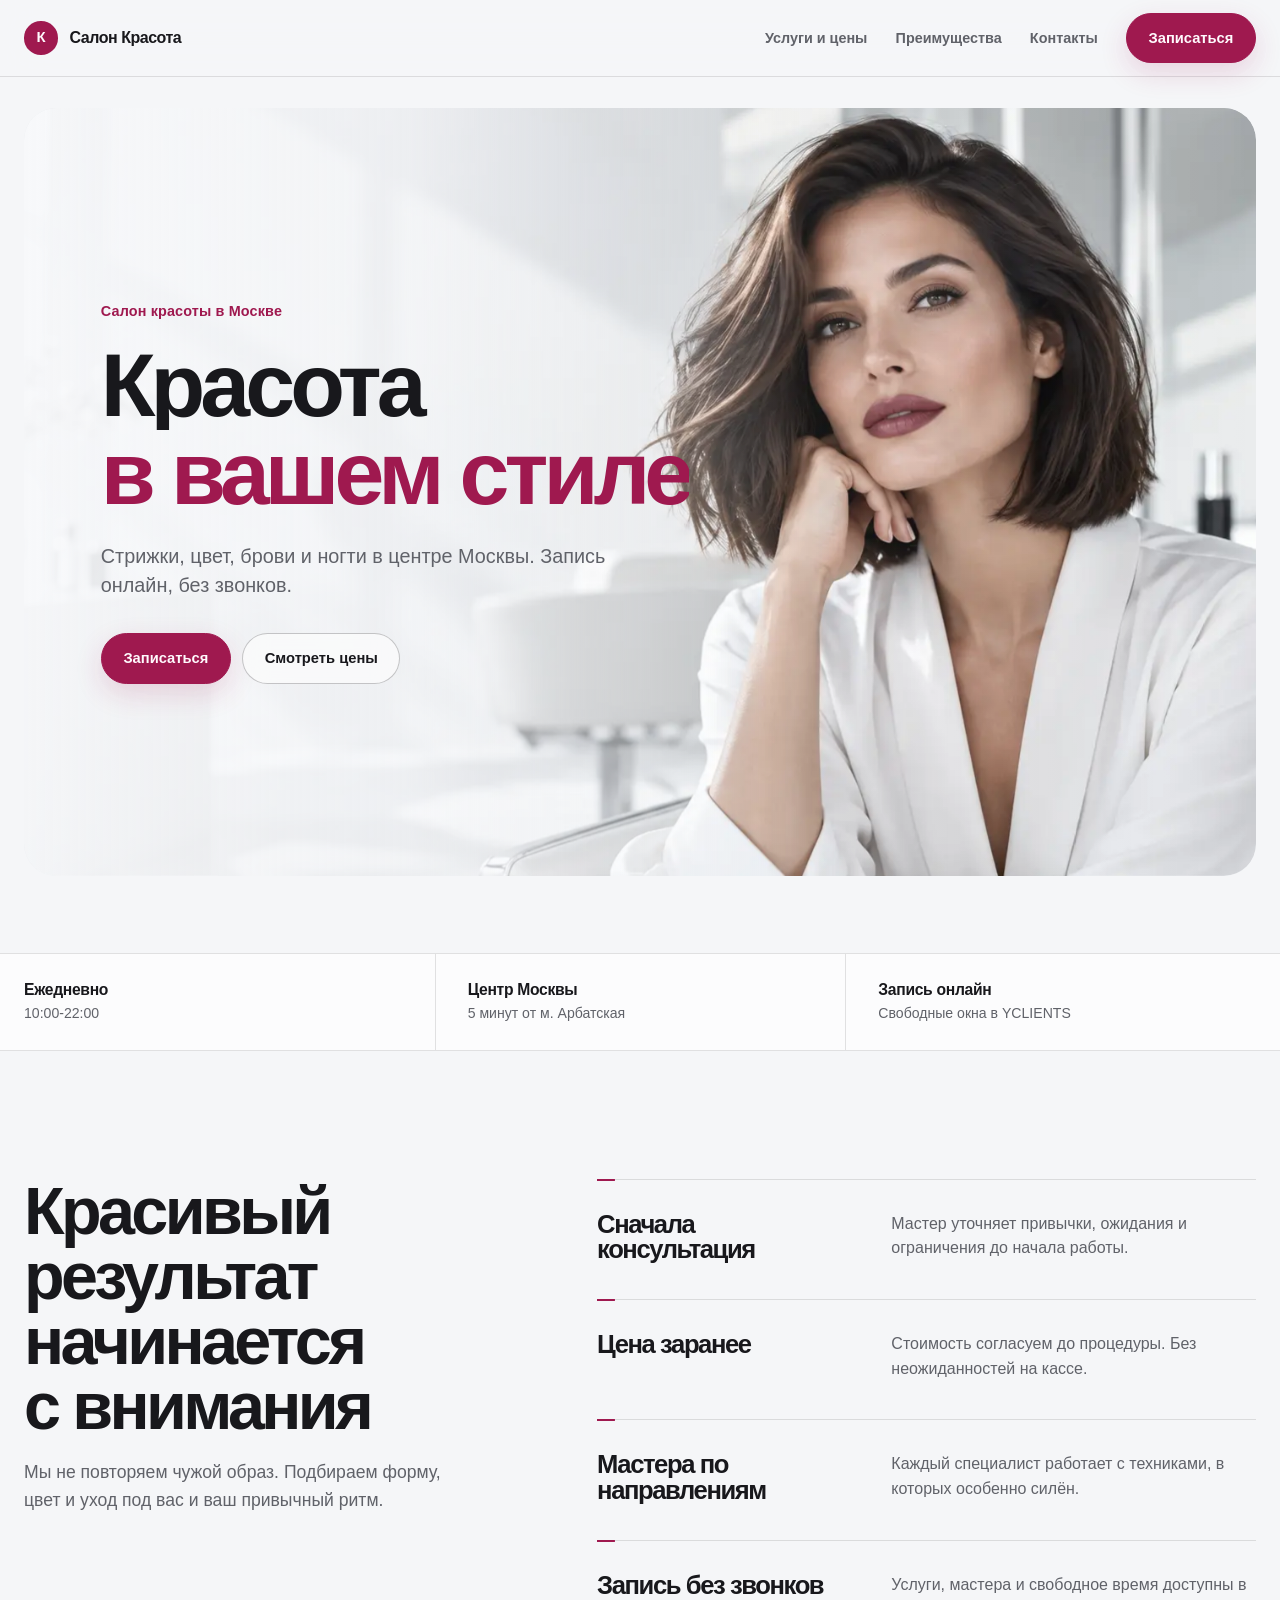
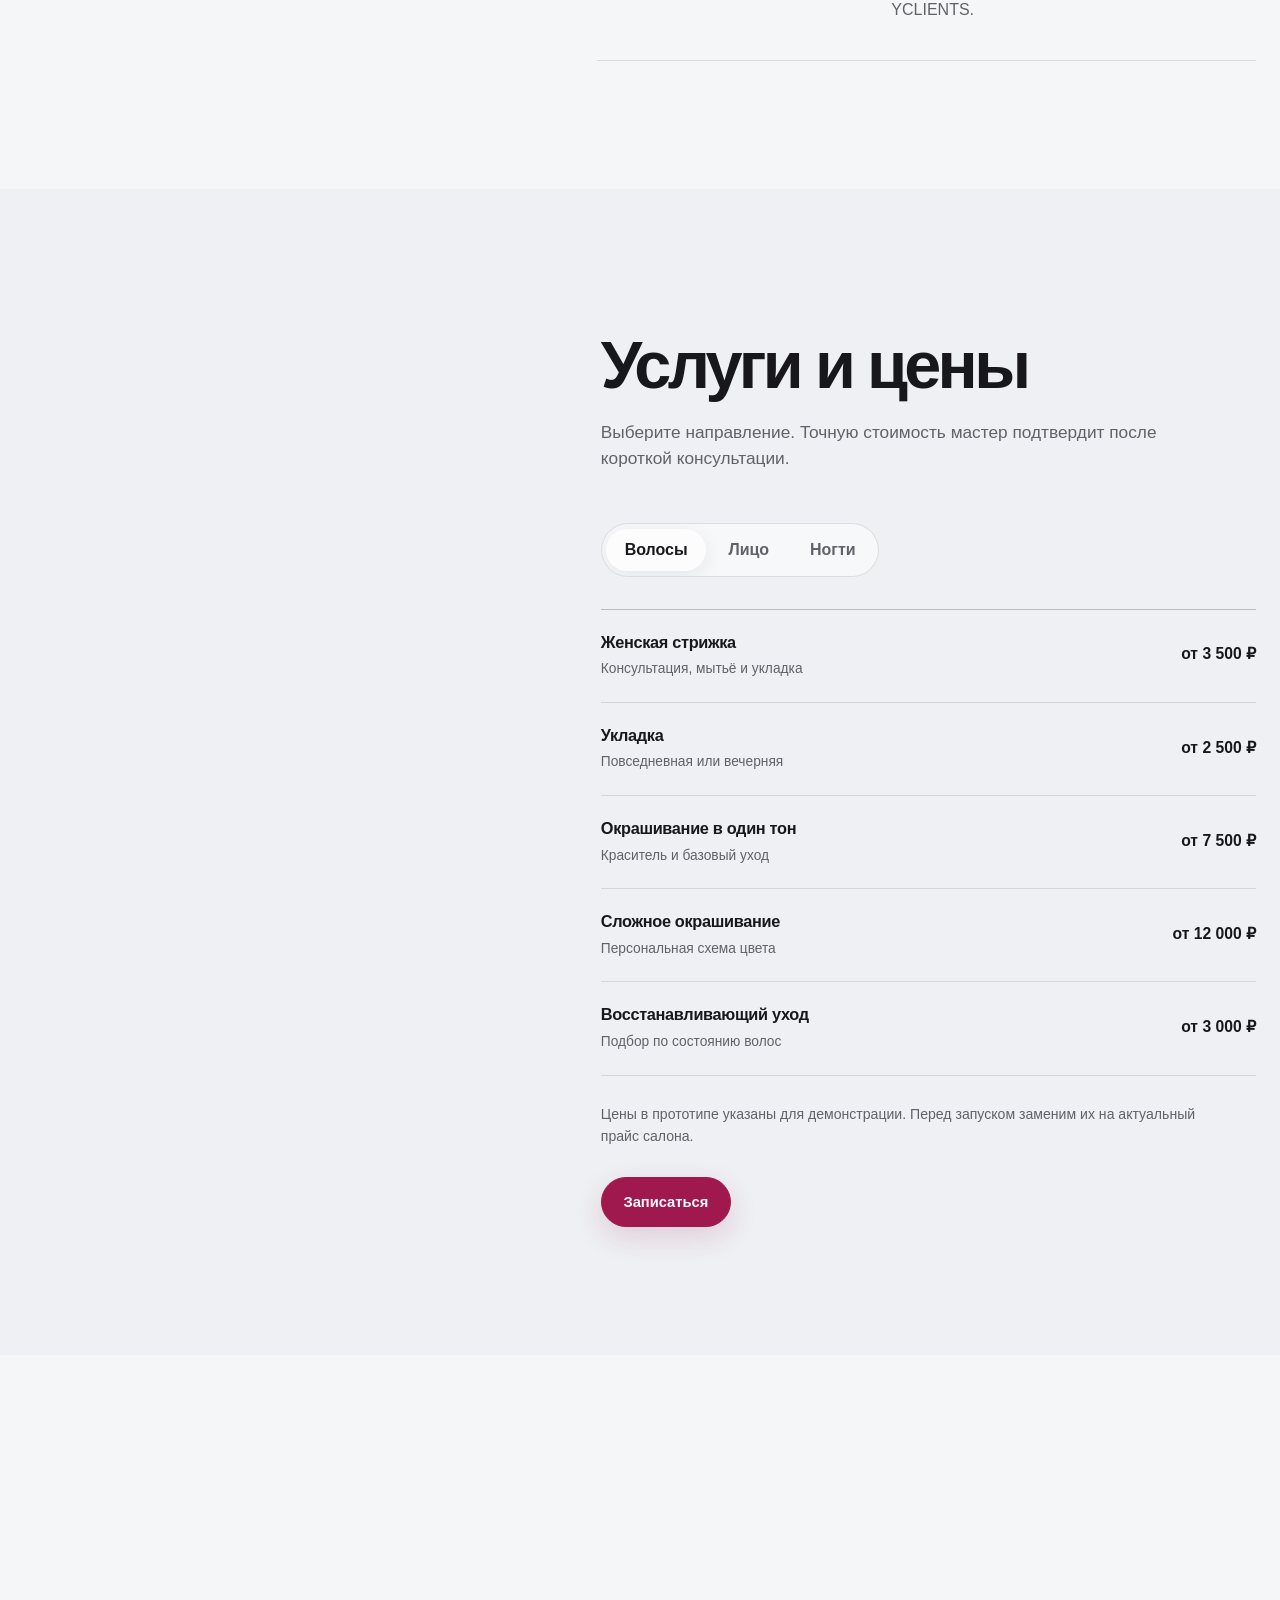
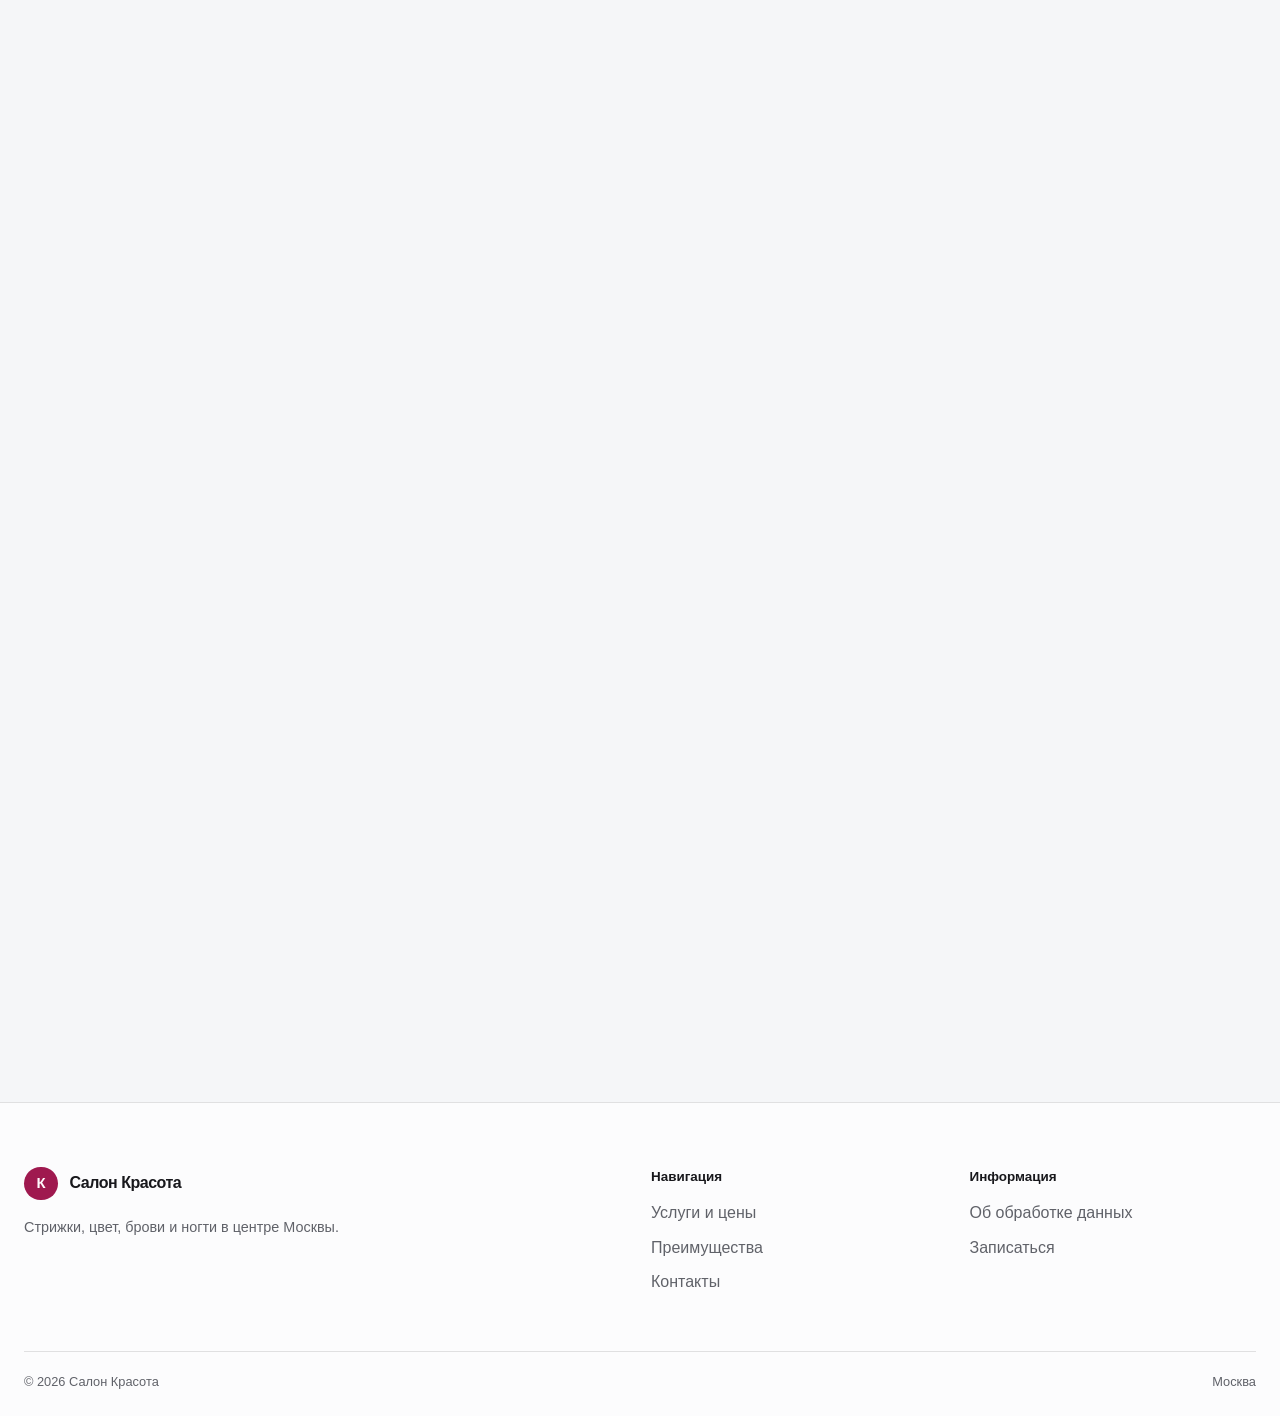
==== index.html @ 1e6bfae0 "Add light animated salon website" ====
<!doctype html>
<html lang="ru">
<head>
  <meta charset="utf-8">
  <meta name="viewport" content="width=device-width, initial-scale=1">
  <meta name="color-scheme" content="light">
  <title>Красота | салон красоты в Москве</title>
  <meta name="description" content="Стрижки, окрашивание, брови и ногти в салоне Красота. Понятные цены и онлайн-запись через YCLIENTS.">
  <link rel="preload" as="image" href="assets/hero-light-v2.webp" type="image/webp">
  <link rel="icon" type="image/svg+xml" href="data:image/svg+xml,%3Csvg xmlns='http://www.w3.org/2000/svg' viewBox='0 0 64 64'%3E%3Crect width='64' height='64' rx='32' fill='%23a31d52'/%3E%3Cpath d='M21 15v34M22 33l18-18M22 33l20 16' stroke='%23fffafd' stroke-width='5' stroke-linecap='round'/%3E%3C/svg%3E">
  <link rel="stylesheet" href="assets/styles.css">
</head>
<body>
  <a class="skip-link" href="#main">Перейти к содержанию</a>

  <header class="site-header" data-entrance="header">
    <div class="shell header-inner">
      <a class="brand" href="./" aria-label="Красота, главная страница">
        <span class="brand-mark">К</span>
        <span>Салон Красота</span>
      </a>
      <div class="nav-wrap">
        <button class="menu-toggle" type="button" aria-expanded="false" aria-controls="site-nav" data-menu-toggle>Меню</button>
        <nav class="site-nav" id="site-nav" aria-label="Основная навигация">
          <a href="#services">Услуги и цены</a>
          <a href="#advantages">Преимущества</a>
          <a href="contacts.html">Контакты</a>
          <a class="button button-primary" href="https://yclients.com/" target="_blank" rel="noopener noreferrer">Записаться</a>
        </nav>
      </div>
    </div>
  </header>

  <main id="main">
    <section class="hero" aria-labelledby="hero-title">
      <div class="shell hero-stage" data-hero-stage>
        <figure class="hero-media">
          <img src="assets/hero-light-v2.webp" alt="Современный образ с естественным макияжем и аккуратной укладкой" width="1672" height="941" data-hero-image>
        </figure>
        <div class="hero-copy">
          <p class="hero-kicker" data-hero-item>Салон красоты в Москве</p>
          <h1 id="hero-title">
            <span class="hero-line"><span>Красота</span></span>
            <span class="hero-line hero-line-accent"><span>в вашем стиле</span></span>
          </h1>
          <p class="hero-summary" data-hero-item>Стрижки, цвет, брови и ногти в центре Москвы. Запись онлайн, без звонков.</p>
          <div class="hero-actions" data-hero-item>
            <a class="button button-primary" href="https://yclients.com/" target="_blank" rel="noopener noreferrer">Записаться</a>
            <a class="button button-secondary" href="#services">Смотреть цены</a>
          </div>
        </div>
      </div>
    </section>

    <section class="facts" aria-label="Основная информация" data-reveal>
      <div class="shell facts-inner">
        <div class="fact"><strong>Ежедневно</strong><span>10:00-22:00</span></div>
        <div class="fact"><strong>Центр Москвы</strong><span>5 минут от м. Арбатская</span></div>
        <div class="fact"><strong>Запись онлайн</strong><span>Свободные окна в YCLIENTS</span></div>
      </div>
    </section>

    <section class="section advantages" id="advantages">
      <div class="shell advantages-layout">
        <div class="advantages-intro" data-reveal>
          <h2>Красивый результат начинается с внимания</h2>
          <p>Мы не повторяем чужой образ. Подбираем форму, цвет и уход под вас и ваш привычный ритм.</p>
        </div>
        <ul class="advantage-list" data-reveal-group>
          <li data-reveal style="--reveal-order: 0">
            <h3>Сначала консультация</h3>
            <p>Мастер уточняет привычки, ожидания и ограничения до начала работы.</p>
          </li>
          <li data-reveal style="--reveal-order: 1">
            <h3>Цена заранее</h3>
            <p>Стоимость согласуем до процедуры. Без неожиданностей на кассе.</p>
          </li>
          <li data-reveal style="--reveal-order: 2">
            <h3>Мастера по направлениям</h3>
            <p>Каждый специалист работает с техниками, в которых особенно силён.</p>
          </li>
          <li data-reveal style="--reveal-order: 3">
            <h3>Запись без звонков</h3>
            <p>Услуги, мастера и свободное время доступны в YCLIENTS.</p>
          </li>
        </ul>
      </div>
    </section>

    <section class="section services" id="services">
      <div class="shell service-layout">
        <div class="service-media-wrap" data-reveal="wipe">
          <figure class="service-visual">
            <img src="assets/service-light-v2.webp" alt="Мастер выполняет стрижку в светлом салоне" width="1122" height="1402" loading="lazy">
          </figure>
        </div>

        <div class="service-content" data-reveal>
          <div class="section-heading">
            <h2>Услуги и цены</h2>
            <p class="section-copy">Выберите направление. Точную стоимость мастер подтвердит после короткой консультации.</p>
          </div>

          <div class="service-tabs" role="tablist" aria-label="Категории услуг">
            <button class="service-tab" id="tab-hair" type="button" role="tab" aria-selected="true" aria-controls="panel-hair" tabindex="0">Волосы</button>
            <button class="service-tab" id="tab-face" type="button" role="tab" aria-selected="false" aria-controls="panel-face" tabindex="-1">Лицо</button>
            <button class="service-tab" id="tab-nails" type="button" role="tab" aria-selected="false" aria-controls="panel-nails" tabindex="-1">Ногти</button>
          </div>

          <section class="service-panel" id="panel-hair" role="tabpanel" aria-labelledby="tab-hair">
            <ul class="price-list">
              <li class="price-item"><div><strong>Женская стрижка</strong><small>Консультация, мытьё и укладка</small></div><span class="price-value">от 3 500 ₽</span></li>
              <li class="price-item"><div><strong>Укладка</strong><small>Повседневная или вечерняя</small></div><span class="price-value">от 2 500 ₽</span></li>
              <li class="price-item"><div><strong>Окрашивание в один тон</strong><small>Краситель и базовый уход</small></div><span class="price-value">от 7 500 ₽</span></li>
              <li class="price-item"><div><strong>Сложное окрашивание</strong><small>Персональная схема цвета</small></div><span class="price-value">от 12 000 ₽</span></li>
              <li class="price-item"><div><strong>Восстанавливающий уход</strong><small>Подбор по состоянию волос</small></div><span class="price-value">от 3 000 ₽</span></li>
            </ul>
          </section>

          <section class="service-panel" id="panel-face" role="tabpanel" aria-labelledby="tab-face" hidden>
            <ul class="price-list">
              <li class="price-item"><div><strong>Коррекция и окрашивание бровей</strong><small>Форма под черты лица</small></div><span class="price-value">2 200 ₽</span></li>
              <li class="price-item"><div><strong>Ламинирование бровей</strong><small>Долговременная укладка</small></div><span class="price-value">3 500 ₽</span></li>
              <li class="price-item"><div><strong>Ламинирование ресниц</strong><small>Изгиб, окрашивание и уход</small></div><span class="price-value">4 000 ₽</span></li>
              <li class="price-item"><div><strong>Дневной макияж</strong><small>Лёгкий устойчивый образ</small></div><span class="price-value">4 500 ₽</span></li>
              <li class="price-item"><div><strong>Вечерний макияж</strong><small>Образ под событие</small></div><span class="price-value">6 000 ₽</span></li>
            </ul>
          </section>

          <section class="service-panel" id="panel-nails" role="tabpanel" aria-labelledby="tab-nails" hidden>
            <ul class="price-list">
              <li class="price-item"><div><strong>Маникюр</strong><small>Классический или аппаратный</small></div><span class="price-value">2 000 ₽</span></li>
              <li class="price-item"><div><strong>Маникюр с покрытием</strong><small>Снятие и выравнивание включены</small></div><span class="price-value">3 800 ₽</span></li>
              <li class="price-item"><div><strong>Педикюр</strong><small>Полная обработка стоп и ногтей</small></div><span class="price-value">3 500 ₽</span></li>
              <li class="price-item"><div><strong>Педикюр с покрытием</strong><small>Обработка и стойкое покрытие</small></div><span class="price-value">4 500 ₽</span></li>
            </ul>
          </section>

          <p class="price-note">Цены в прототипе указаны для демонстрации. Перед запуском заменим их на актуальный прайс салона.</p>
          <div class="service-actions"><a class="button button-primary" href="https://yclients.com/" target="_blank" rel="noopener noreferrer">Записаться</a></div>
        </div>
      </div>
    </section>

    <section class="visit" aria-labelledby="visit-title">
      <div class="shell visit-stage" data-reveal="wipe">
        <figure class="visit-media">
          <img src="assets/interior-light-v2.webp" alt="Светлый современный интерьер салона" width="1122" height="1402" loading="lazy">
        </figure>
        <div class="visit-copy" data-reveal>
          <h2 id="visit-title">В центре. В своём ритме.</h2>
          <p>Большой Кисловский переулок, 9. Пять минут пешком от метро Арбатская.</p>
          <a class="button button-secondary" href="contacts.html">Контакты</a>
        </div>
      </div>
    </section>
  </main>

  <footer class="site-footer">
    <div class="shell footer-main">
      <div>
        <a class="brand" href="./"><span class="brand-mark">К</span><span>Салон Красота</span></a>
        <p class="footer-copy">Стрижки, цвет, брови и ногти в центре Москвы.</p>
      </div>
      <div>
        <p class="footer-title">Навигация</p>
        <div class="footer-links"><a href="#services">Услуги и цены</a><a href="#advantages">Преимущества</a><a href="contacts.html">Контакты</a></div>
      </div>
      <div>
        <p class="footer-title">Информация</p>
        <div class="footer-links"><button type="button" data-privacy-open>Об обработке данных</button><a href="https://yclients.com/" target="_blank" rel="noopener noreferrer">Записаться</a></div>
      </div>
    </div>
    <div class="shell footer-bottom"><span>© <span data-year></span> Салон Красота</span><span>Москва</span></div>
  </footer>

  <script src="assets/site.js" defer></script>
</body>
</html>
---- assets/styles.css ----
:root {
  color-scheme: light;
  --surface: #f5f6f8;
  --surface-raised: #fcfcfd;
  --surface-soft: #e9ebef;
  --surface-tint: #eef0f3;
  --text: #18181c;
  --text-muted: #606269;
  --line: rgba(24, 24, 28, 0.12);
  --line-strong: rgba(24, 24, 28, 0.24);
  --accent: #9f194f;
  --accent-hover: #861241;
  --accent-soft: #f5dce7;
  --accent-text: #fffafd;
  --header-bg: rgba(245, 246, 248, 0.86);
  --overlay: rgba(18, 18, 22, 0.52);
  --focus: #9f194f;
  --font: "Avenir Next", "Helvetica Neue", "Segoe UI", Arial, sans-serif;
  --ease-out: cubic-bezier(0.23, 1, 0.32, 1);
  --ease-in-out: cubic-bezier(0.77, 0, 0.175, 1);
  --radius: 1.5rem;
  --radius-large: 2rem;
  --radius-control: 999px;
}

* { box-sizing: border-box; }

html {
  background: var(--surface);
  scroll-behavior: smooth;
  scroll-padding-top: 5.5rem;
}

body {
  margin: 0;
  min-width: 320px;
  overflow-x: clip;
  color: var(--text);
  background: var(--surface);
  font-family: var(--font);
  font-size: 1rem;
  line-height: 1.55;
  -webkit-font-smoothing: antialiased;
  text-rendering: optimizeLegibility;
}

body.is-locked { overflow: hidden; }

a { color: inherit; }
button, a { -webkit-tap-highlight-color: transparent; }
button { font: inherit; }
img { display: block; width: 100%; }
figure { margin: 0; }

:focus-visible {
  outline: 3px solid var(--focus);
  outline-offset: 4px;
}

.skip-link {
  position: fixed;
  top: 0.75rem;
  left: 0.75rem;
  z-index: 100;
  padding: 0.7rem 0.95rem;
  border-radius: var(--radius-control);
  color: var(--accent-text);
  background: var(--accent);
  text-decoration: none;
  transform: translateY(-180%);
  transition: transform 160ms var(--ease-out);
}

.skip-link:focus { transform: translateY(0); }

.shell {
  width: min(1360px, calc(100% - 3rem));
  margin-inline: auto;
}

.site-header {
  position: sticky;
  top: 0;
  z-index: 30;
  border-bottom: 1px solid var(--line);
  background: var(--header-bg);
  backdrop-filter: blur(20px) saturate(150%);
  -webkit-backdrop-filter: blur(20px) saturate(150%);
}

.header-inner {
  min-height: 4.75rem;
  display: flex;
  align-items: center;
  justify-content: space-between;
  gap: 2rem;
}

.brand {
  display: inline-flex;
  align-items: center;
  gap: 0.75rem;
  color: var(--text);
  text-decoration: none;
  font-size: 1rem;
  font-weight: 760;
  letter-spacing: -0.03em;
  white-space: nowrap;
}

.brand-mark {
  width: 2.1rem;
  height: 2.1rem;
  display: grid;
  place-items: center;
  border-radius: 50%;
  color: var(--accent-text);
  background: var(--accent);
  font-size: 0.93rem;
  font-weight: 800;
}

.nav-wrap,
.site-nav {
  display: flex;
  align-items: center;
}

.site-nav { gap: clamp(1.15rem, 2.2vw, 2.25rem); }

.site-nav > a:not(.button) {
  position: relative;
  color: var(--text-muted);
  text-decoration: none;
  font-size: 0.9rem;
  font-weight: 650;
  white-space: nowrap;
  transition: color 180ms ease;
}

.site-nav > a:not(.button)::after {
  content: "";
  position: absolute;
  right: 0;
  bottom: -0.35rem;
  left: 0;
  height: 1px;
  background: var(--accent);
  transform: scaleX(0);
  transform-origin: right;
  transition: transform 220ms var(--ease-out);
}

.site-nav > a:not(.button):hover,
.site-nav > a[aria-current="page"] { color: var(--text); }

.site-nav > a:not(.button):hover::after,
.site-nav > a[aria-current="page"]::after {
  transform: scaleX(1);
  transform-origin: left;
}

.menu-toggle {
  display: none;
  min-height: 2.75rem;
  padding: 0.55rem 0.95rem;
  border: 1px solid var(--line-strong);
  border-radius: var(--radius-control);
  color: var(--text);
  background: var(--surface-raised);
  cursor: pointer;
  font-size: 0.88rem;
  font-weight: 700;
}

.button {
  min-height: 3.15rem;
  display: inline-flex;
  align-items: center;
  justify-content: center;
  padding: 0.82rem 1.35rem;
  border: 1px solid transparent;
  border-radius: var(--radius-control);
  text-decoration: none;
  font-size: 0.92rem;
  font-weight: 760;
  line-height: 1;
  white-space: nowrap;
  cursor: pointer;
  transition:
    transform 160ms var(--ease-out),
    background-color 180ms ease,
    border-color 180ms ease,
    color 180ms ease,
    box-shadow 180ms ease;
}

.button:active { transform: scale(0.97); }

.button-primary {
  color: var(--accent-text);
  background: var(--accent);
  border-color: var(--accent);
  box-shadow: 0 10px 28px rgba(159, 25, 79, 0.16);
}

.button-secondary {
  color: var(--text);
  background: rgba(252, 252, 253, 0.72);
  border-color: var(--line-strong);
  backdrop-filter: blur(12px);
  -webkit-backdrop-filter: blur(12px);
}

@media (hover: hover) and (pointer: fine) {
  .button:hover { transform: translateY(-2px); }
  .button-primary:hover {
    color: var(--accent-text);
    background: var(--accent-hover);
    border-color: var(--accent-hover);
    box-shadow: 0 14px 34px rgba(159, 25, 79, 0.22);
  }
  .button-secondary:hover {
    color: var(--text);
    background: var(--surface-raised);
    border-color: var(--text);
  }
}

h1, h2, h3, p { margin-top: 0; }
h1, h2, h3 { text-wrap: balance; }

h1, h2, h3 {
  font-family: var(--font);
  letter-spacing: -0.055em;
  line-height: 0.98;
}

h1 {
  margin-bottom: 1.5rem;
  font-size: clamp(4rem, 7vw, 6.5rem);
  font-weight: 650;
}

h2 {
  max-width: 15ch;
  margin-bottom: 1.25rem;
  font-size: clamp(2.65rem, 5.2vw, 5.2rem);
  font-weight: 640;
}

h3 {
  margin-bottom: 0.7rem;
  font-size: clamp(1.3rem, 2vw, 1.75rem);
  font-weight: 690;
}

.section-copy {
  max-width: 38rem;
  margin-bottom: 0;
  color: var(--text-muted);
  font-size: clamp(1rem, 1.35vw, 1.14rem);
}

.hero {
  padding: clamp(1rem, 2.4vw, 2rem) 0 clamp(3.25rem, 6vw, 5rem);
}

.hero-stage {
  position: relative;
  min-height: min(48rem, calc(100dvh - 7.25rem));
  overflow: hidden;
  border-radius: var(--radius-large);
  background: #e9ecef;
  isolation: isolate;
}

.hero-stage::after {
  content: "";
  position: absolute;
  inset: 0;
  z-index: 1;
  background: linear-gradient(90deg, rgba(247, 248, 250, 0.96) 0%, rgba(247, 248, 250, 0.78) 31%, rgba(247, 248, 250, 0.08) 63%, rgba(247, 248, 250, 0) 100%);
  pointer-events: none;
}

.hero-media {
  position: absolute;
  inset: 0;
  overflow: hidden;
}

.hero-media img {
  height: 100%;
  object-fit: cover;
  object-position: center;
  transform: translate3d(0, 0, 0) scale(1.035);
  transition: transform 500ms var(--ease-out);
  will-change: transform;
}

.hero-copy {
  position: relative;
  z-index: 2;
  width: min(51rem, 58%);
  min-height: inherit;
  display: flex;
  flex-direction: column;
  justify-content: center;
  align-items: flex-start;
  padding: clamp(2.5rem, 6vw, 6.5rem);
}

.hero-kicker {
  margin-bottom: 1.25rem;
  color: var(--accent);
  font-size: 0.9rem;
  font-weight: 760;
  letter-spacing: 0.01em;
}

.hero-line {
  display: block;
  overflow: hidden;
  white-space: nowrap;
}

.hero-line > span { display: block; }
.hero-line-accent { color: var(--accent); }

.hero-summary {
  max-width: 32rem;
  margin-bottom: 0;
  color: var(--text-muted);
  font-size: clamp(1.05rem, 1.55vw, 1.26rem);
  line-height: 1.5;
}

.hero-actions {
  display: flex;
  flex-wrap: wrap;
  gap: 0.7rem;
  margin-top: 2rem;
}

.facts {
  border-top: 1px solid var(--line);
  border-bottom: 1px solid var(--line);
  background: var(--surface-raised);
}

.facts-inner {
  display: grid;
  grid-template-columns: repeat(3, 1fr);
}

.fact {
  min-height: 6rem;
  display: flex;
  flex-direction: column;
  justify-content: center;
  padding: 1.25rem clamp(1rem, 2.5vw, 2.5rem);
}

.fact:first-child { padding-left: 0; }
.fact + .fact { border-left: 1px solid var(--line); }
.fact strong { font-size: 0.98rem; letter-spacing: -0.02em; }
.fact span { color: var(--text-muted); font-size: 0.88rem; }

.section { padding: clamp(6rem, 10vw, 10rem) 0; }
.section-heading { margin-bottom: clamp(2rem, 4vw, 3.5rem); }

.advantages { background: var(--surface); }

.advantages-layout {
  display: grid;
  grid-template-columns: minmax(19rem, 0.82fr) minmax(0, 1.18fr);
  gap: clamp(3rem, 9vw, 10rem);
  align-items: start;
}

.advantages-intro {
  position: sticky;
  top: 7.25rem;
}

.advantages-intro p {
  max-width: 31rem;
  margin-bottom: 0;
  color: var(--text-muted);
  font-size: 1.1rem;
}

.advantage-list {
  margin: 0;
  padding: 0;
  list-style: none;
}

.advantage-list li {
  position: relative;
  display: grid;
  grid-template-columns: minmax(10rem, 0.8fr) minmax(0, 1.2fr);
  gap: clamp(1.5rem, 4vw, 4rem);
  padding: 2rem 0 2.35rem;
  border-bottom: 1px solid var(--line);
}

.advantage-list li:first-child { border-top: 1px solid var(--line); }

.advantage-list li::before {
  content: "";
  position: absolute;
  top: -1px;
  left: 0;
  width: 4rem;
  height: 2px;
  background: var(--accent);
  transform: scaleX(0.28);
  transform-origin: left;
  transition: transform 280ms var(--ease-out);
}

.advantage-list h3 { margin-bottom: 0; }

.advantage-list p {
  max-width: 27rem;
  margin-bottom: 0;
  color: var(--text-muted);
}

@media (hover: hover) and (pointer: fine) {
  .advantage-list li:hover::before { transform: scaleX(1); }
}

.services {
  background: var(--surface-tint);
}

.service-layout {
  display: grid;
  grid-template-columns: minmax(20rem, 0.84fr) minmax(0, 1.16fr);
  gap: clamp(3rem, 8vw, 8rem);
  align-items: start;
}

.service-media-wrap {
  position: sticky;
  top: 7.25rem;
  overflow: hidden;
  border-radius: var(--radius-large);
}

.service-visual {
  height: min(67dvh, 47rem);
  min-height: 36rem;
  background: var(--surface-soft);
}

.service-visual img {
  height: 100%;
  object-fit: cover;
  object-position: center 42%;
}

.service-content { padding-top: 1rem; }

.service-tabs {
  width: fit-content;
  max-width: 100%;
  display: flex;
  gap: 0.25rem;
  margin-bottom: 2rem;
  padding: 0.28rem;
  border: 1px solid var(--line);
  border-radius: var(--radius-control);
  background: rgba(252, 252, 253, 0.64);
  overflow-x: auto;
  scrollbar-width: thin;
}

.service-tab {
  min-height: 2.65rem;
  padding: 0.55rem 1.15rem;
  border: 0;
  border-radius: var(--radius-control);
  color: var(--text-muted);
  background: transparent;
  font-weight: 720;
  white-space: nowrap;
  cursor: pointer;
  transition: color 180ms ease, background-color 180ms ease, box-shadow 180ms ease;
}

.service-tab:hover { color: var(--text); }

.service-tab[aria-selected="true"] {
  color: var(--text);
  background: var(--surface-raised);
  box-shadow: 0 5px 18px rgba(35, 36, 43, 0.08);
}

.service-panel[hidden] { display: none; }

.price-list {
  margin: 0;
  padding: 0;
  list-style: none;
  border-top: 1px solid var(--line-strong);
}

.price-item {
  display: grid;
  grid-template-columns: minmax(0, 1fr) auto;
  gap: 1.5rem;
  align-items: center;
  padding: 1.25rem 0 1.4rem;
  border-bottom: 1px solid var(--line);
}

.price-item strong {
  display: block;
  margin-bottom: 0.2rem;
  font-size: 1.02rem;
  letter-spacing: -0.02em;
}

.price-item small {
  display: block;
  color: var(--text-muted);
  font-size: 0.86rem;
}

.price-value {
  color: var(--text);
  font-size: 0.98rem;
  font-weight: 760;
  white-space: nowrap;
}

.price-note {
  max-width: 39rem;
  margin: 1.8rem 0 0;
  color: var(--text-muted);
  font-size: 0.88rem;
}

.service-actions { margin-top: 1.8rem; }

.visit {
  padding: clamp(5rem, 9vw, 9rem) 0;
  background: var(--surface);
}

.visit-stage {
  display: grid;
  grid-template-columns: minmax(0, 1.45fr) minmax(20rem, 0.55fr);
  min-height: min(70dvh, 49rem);
  overflow: hidden;
  border-radius: var(--radius-large);
  background: var(--surface-soft);
}

.visit-media {
  min-height: 38rem;
  overflow: hidden;
}

.visit-media img {
  height: 100%;
  object-fit: cover;
  object-position: center 55%;
}

.visit-copy {
  display: flex;
  flex-direction: column;
  align-items: flex-start;
  justify-content: flex-end;
  padding: clamp(2rem, 5vw, 5rem);
  background: var(--surface-raised);
}

.visit-copy h2 {
  max-width: 8ch;
  font-size: clamp(2.8rem, 4.6vw, 4.8rem);
}

.visit-copy p {
  max-width: 28rem;
  margin-bottom: 1.8rem;
  color: var(--text-muted);
}

.site-footer {
  padding: 4rem 0 1.5rem;
  border-top: 1px solid var(--line);
  background: var(--surface-raised);
}

.footer-main {
  display: grid;
  grid-template-columns: 1.35fr 0.65fr 0.65fr;
  gap: 2rem;
  padding-bottom: 3.5rem;
}

.footer-copy {
  max-width: 24rem;
  margin: 1rem 0 0;
  color: var(--text-muted);
  font-size: 0.9rem;
}

.footer-title {
  margin-bottom: 0.85rem;
  font-size: 0.84rem;
  font-weight: 760;
}

.footer-links { display: grid; gap: 0.6rem; }

.footer-links a,
.footer-links button {
  width: fit-content;
  padding: 0;
  border: 0;
  color: var(--text-muted);
  background: transparent;
  font: inherit;
  text-align: left;
  text-decoration: none;
  cursor: pointer;
  transition: color 180ms ease;
}

.footer-links a:hover,
.footer-links button:hover { color: var(--text); }

.footer-bottom {
  display: flex;
  justify-content: space-between;
  gap: 1rem;
  padding-top: 1.3rem;
  border-top: 1px solid var(--line);
  color: var(--text-muted);
  font-size: 0.8rem;
}

.modal-backdrop {
  position: fixed;
  inset: 0;
  z-index: 80;
  display: grid;
  place-items: center;
  padding: 1rem;
  background: var(--overlay);
  backdrop-filter: blur(8px);
  -webkit-backdrop-filter: blur(8px);
}

.modal-backdrop[hidden] { display: none; }

.privacy-dialog {
  width: min(44rem, 100%);
  max-height: min(82dvh, 48rem);
  overflow: auto;
  padding: clamp(1.5rem, 4vw, 3rem);
  border: 1px solid var(--line);
  border-radius: var(--radius);
  color: var(--text);
  background: var(--surface-raised);
  box-shadow: 0 30px 90px rgba(18, 18, 22, 0.24);
}

.privacy-dialog h2 {
  max-width: 14ch;
  margin-bottom: 1rem;
  font-size: clamp(2rem, 5vw, 3.5rem);
}

.privacy-dialog p,
.privacy-dialog li { color: var(--text-muted); }

.privacy-dialog-close {
  float: right;
  min-height: 2.6rem;
  padding: 0.5rem 0.8rem;
  border: 1px solid var(--line-strong);
  border-radius: var(--radius-control);
  color: var(--text);
  background: transparent;
  cursor: pointer;
  font-size: 0.85rem;
  font-weight: 700;
}

.contact-page {
  padding: clamp(2rem, 5vw, 4.5rem) 0 clamp(5rem, 9vw, 8rem);
}

.contact-grid {
  display: grid;
  grid-template-columns: minmax(0, 1.16fr) minmax(22rem, 0.84fr);
  gap: clamp(2.5rem, 7vw, 7rem);
  align-items: stretch;
}

.contact-image {
  min-height: min(73dvh, 50rem);
  overflow: hidden;
  border-radius: var(--radius-large);
  background: var(--surface-soft);
}

.contact-image img {
  height: 100%;
  object-fit: cover;
}

.contact-copy {
  align-self: center;
  padding-block: 2rem;
}

.contact-copy h1 { max-width: 9ch; }

.contact-list {
  margin: 2.5rem 0;
  padding: 0;
  list-style: none;
  border-top: 1px solid var(--line-strong);
}

.contact-list li {
  padding: 1.1rem 0;
  border-bottom: 1px solid var(--line);
}

.contact-list small {
  display: block;
  margin-bottom: 0.25rem;
  color: var(--text-muted);
  font-size: 0.82rem;
}

.contact-list a { text-underline-offset: 4px; }
.contact-actions { display: flex; flex-wrap: wrap; gap: 0.75rem; }

.redirect-page {
  min-height: 100dvh;
  display: grid;
  place-items: center;
  padding: 1.5rem;
  color: var(--text);
  background: var(--surface);
  text-align: center;
}

.redirect-page a { color: var(--accent); }

html.motion-ready [data-entrance="header"] {
  opacity: 0;
  transform: translateY(-12px);
}

html.motion-ready body.is-ready [data-entrance="header"] {
  opacity: 1;
  transform: translateY(0);
  transition: opacity 500ms var(--ease-out), transform 500ms var(--ease-out);
}

html.motion-ready .hero-media {
  clip-path: inset(0 0 100% 0 round var(--radius-large));
}

html.motion-ready body.is-ready .hero-media {
  clip-path: inset(0 0 0 0 round var(--radius-large));
  transition: clip-path 900ms var(--ease-in-out) 80ms;
}

html.motion-ready .hero-media img { transform: translate3d(0, 18px, 0) scale(1.08); }

html.motion-ready body.is-ready .hero-media img {
  transform: translate3d(0, 0, 0) scale(1.035);
  transition: transform 1200ms var(--ease-out) 130ms;
}

html.motion-ready body.is-ready .hero-media img.is-interactive {
  transition: transform 420ms var(--ease-out);
}

html.motion-ready .hero-line > span {
  transform: translateY(112%);
}

html.motion-ready body.is-ready .hero-line > span {
  transform: translateY(0);
  transition: transform 720ms var(--ease-out);
}

html.motion-ready body.is-ready .hero-line:nth-child(2) > span { transition-delay: 90ms; }

html.motion-ready [data-hero-item] {
  opacity: 0;
  transform: translateY(16px);
}

html.motion-ready body.is-ready [data-hero-item] {
  opacity: 1;
  transform: translateY(0);
  transition: opacity 560ms var(--ease-out), transform 560ms var(--ease-out);
}

html.motion-ready body.is-ready .hero-kicker { transition-delay: 160ms; }
html.motion-ready body.is-ready .hero-summary { transition-delay: 260ms; }
html.motion-ready body.is-ready .hero-actions { transition-delay: 340ms; }

html.motion-ready [data-reveal] {
  opacity: 0;
  transform: translateY(24px);
}

html.motion-ready [data-reveal].is-visible {
  opacity: 1;
  transform: translateY(0);
  transition:
    opacity 620ms var(--ease-out),
    transform 620ms var(--ease-out);
  transition-delay: calc(var(--reveal-order, 0) * 70ms);
}

html.motion-ready [data-reveal="wipe"] {
  opacity: 1;
  transform: none;
  clip-path: inset(0 100% 0 0 round var(--radius-large));
}

html.motion-ready [data-reveal="wipe"].is-visible {
  clip-path: inset(0 0 0 0 round var(--radius-large));
  transition: clip-path 820ms var(--ease-in-out);
}

html.motion-ready .service-media-wrap img,
html.motion-ready .visit-stage img {
  transform: scale(1.055);
}

html.motion-ready .service-media-wrap.is-visible img,
html.motion-ready .visit-stage.is-visible img {
  transform: scale(1);
  transition: transform 1100ms var(--ease-out) 120ms;
}

@media (max-width: 1020px) {
  .menu-toggle {
    position: relative;
    z-index: 2;
    display: inline-flex;
    align-items: center;
    justify-content: center;
  }

  .site-nav {
    position: fixed;
    inset: 0;
    z-index: 1;
    flex-direction: column;
    align-items: stretch;
    justify-content: center;
    gap: 0;
    padding: 5.75rem 1.5rem 2rem;
    background: rgba(245, 246, 248, 0.98);
    transform: translateX(100%);
    transition: transform 420ms var(--ease-out);
  }

  .site-nav.is-open { transform: translateX(0); }

  .site-nav > a:not(.button) {
    padding: 1rem 0;
    border-bottom: 1px solid var(--line);
    color: var(--text);
    font-size: 1.55rem;
    font-weight: 650;
  }

  .site-nav > a:not(.button)::after { display: none; }
  .site-nav .button { margin-top: 1.5rem; }

  .hero-stage { min-height: min(46rem, calc(100dvh - 7rem)); }
  .hero-copy { width: 60%; padding: clamp(2.5rem, 5vw, 4.5rem); }
  h1 { font-size: clamp(3.5rem, 8vw, 5.7rem); }

  .advantages-layout { grid-template-columns: minmax(17rem, 0.72fr) minmax(0, 1.28fr); gap: 3.5rem; }

  .service-layout {
    grid-template-columns: minmax(18rem, 0.78fr) minmax(0, 1.22fr);
    gap: 3rem;
  }

  .visit-stage { grid-template-columns: minmax(0, 1.15fr) minmax(18rem, 0.85fr); }
}

@media (max-width: 820px) {
  .hero-stage {
    min-height: auto;
    display: flex;
    flex-direction: column;
    background: var(--surface-raised);
  }

  .hero-stage::after { display: none; }

  .hero-copy {
    order: 1;
    width: 100%;
    min-height: auto;
    padding: 2.75rem 2rem 2rem;
  }

  .hero-media {
    position: relative;
    order: 2;
    height: min(110vw, 36rem);
  }

  .hero-media img { object-position: 64% center; }

  .advantages-layout,
  .service-layout,
  .visit-stage,
  .contact-grid {
    grid-template-columns: 1fr;
  }

  .advantages-intro,
  .service-media-wrap { position: static; }

  .advantages-intro { margin-bottom: 1rem; }
  .service-visual { height: 36rem; min-height: 0; }
  .service-content { padding-top: 0; }

  .visit-stage { min-height: auto; }
  .visit-media { min-height: 34rem; }
  .visit-copy { min-height: 24rem; }
  .visit-copy h2 { max-width: 12ch; }

  .contact-image { min-height: 38rem; }
}

@media (max-width: 620px) {
  .shell { width: min(100% - 1.25rem, 1360px); }
  .header-inner { min-height: 4.25rem; }
  .brand { font-size: 0.96rem; }
  .brand-mark { width: 1.95rem; height: 1.95rem; }

  .hero { padding: 0.65rem 0 3rem; }
  .hero-stage { border-radius: 1.35rem; }
  .hero-copy { padding: 2.25rem 1.25rem 1.5rem; }
  .hero-copy h1 { font-size: clamp(2.6rem, 11.6vw, 3.55rem); }
  .hero-kicker { margin-bottom: 0.9rem; }
  .hero-summary { font-size: 1rem; }
  .hero-actions { display: grid; width: 100%; margin-top: 1.5rem; }
  .hero-actions .button { width: 100%; }
  .hero-media { height: min(118vw, 31rem); }

  .facts-inner { grid-template-columns: 1fr; padding-block: 0.25rem; }
  .fact,
  .fact:first-child { min-height: auto; padding: 0.9rem 0; }
  .fact + .fact { border-top: 1px solid var(--line); border-left: 0; }

  .section { padding: 5.5rem 0; }
  h2 { font-size: clamp(2.5rem, 12vw, 3.65rem); }

  .advantages-layout { gap: 2.6rem; }
  .advantage-list li {
    grid-template-columns: 1fr;
    gap: 0.6rem;
    padding: 1.5rem 0 1.75rem;
  }

  .service-layout { gap: 2.8rem; }
  .service-media-wrap { border-radius: 1.35rem; }
  .service-visual { height: 29rem; }
  .service-tabs { width: 100%; }
  .service-tab { flex: 1; padding-inline: 0.8rem; }
  .price-item { gap: 0.8rem; }
  .price-item small { max-width: 13rem; }
  .service-actions .button { width: 100%; }

  .visit { padding: 4.5rem 0; }
  .visit-stage { border-radius: 1.35rem; }
  .visit-media { min-height: 30rem; }
  .visit-copy { min-height: 22rem; padding: 1.5rem; }
  .visit-copy .button { width: 100%; }

  .footer-main { grid-template-columns: 1fr; gap: 2.25rem; }
  .footer-bottom { flex-direction: column; }
  .contact-page { padding-top: 1rem; }
  .contact-image { min-height: 30rem; border-radius: 1.35rem; }
  .contact-actions { display: grid; }
}

@media (prefers-reduced-motion: reduce) {
  html { scroll-behavior: auto; }
  *, *::before, *::after {
    animation-duration: 0.01ms !important;
    animation-iteration-count: 1 !important;
    scroll-behavior: auto !important;
    transition-duration: 0.01ms !important;
  }
  .hero-media img,
  .service-media-wrap img,
  .visit-stage img { transform: none !important; }
}
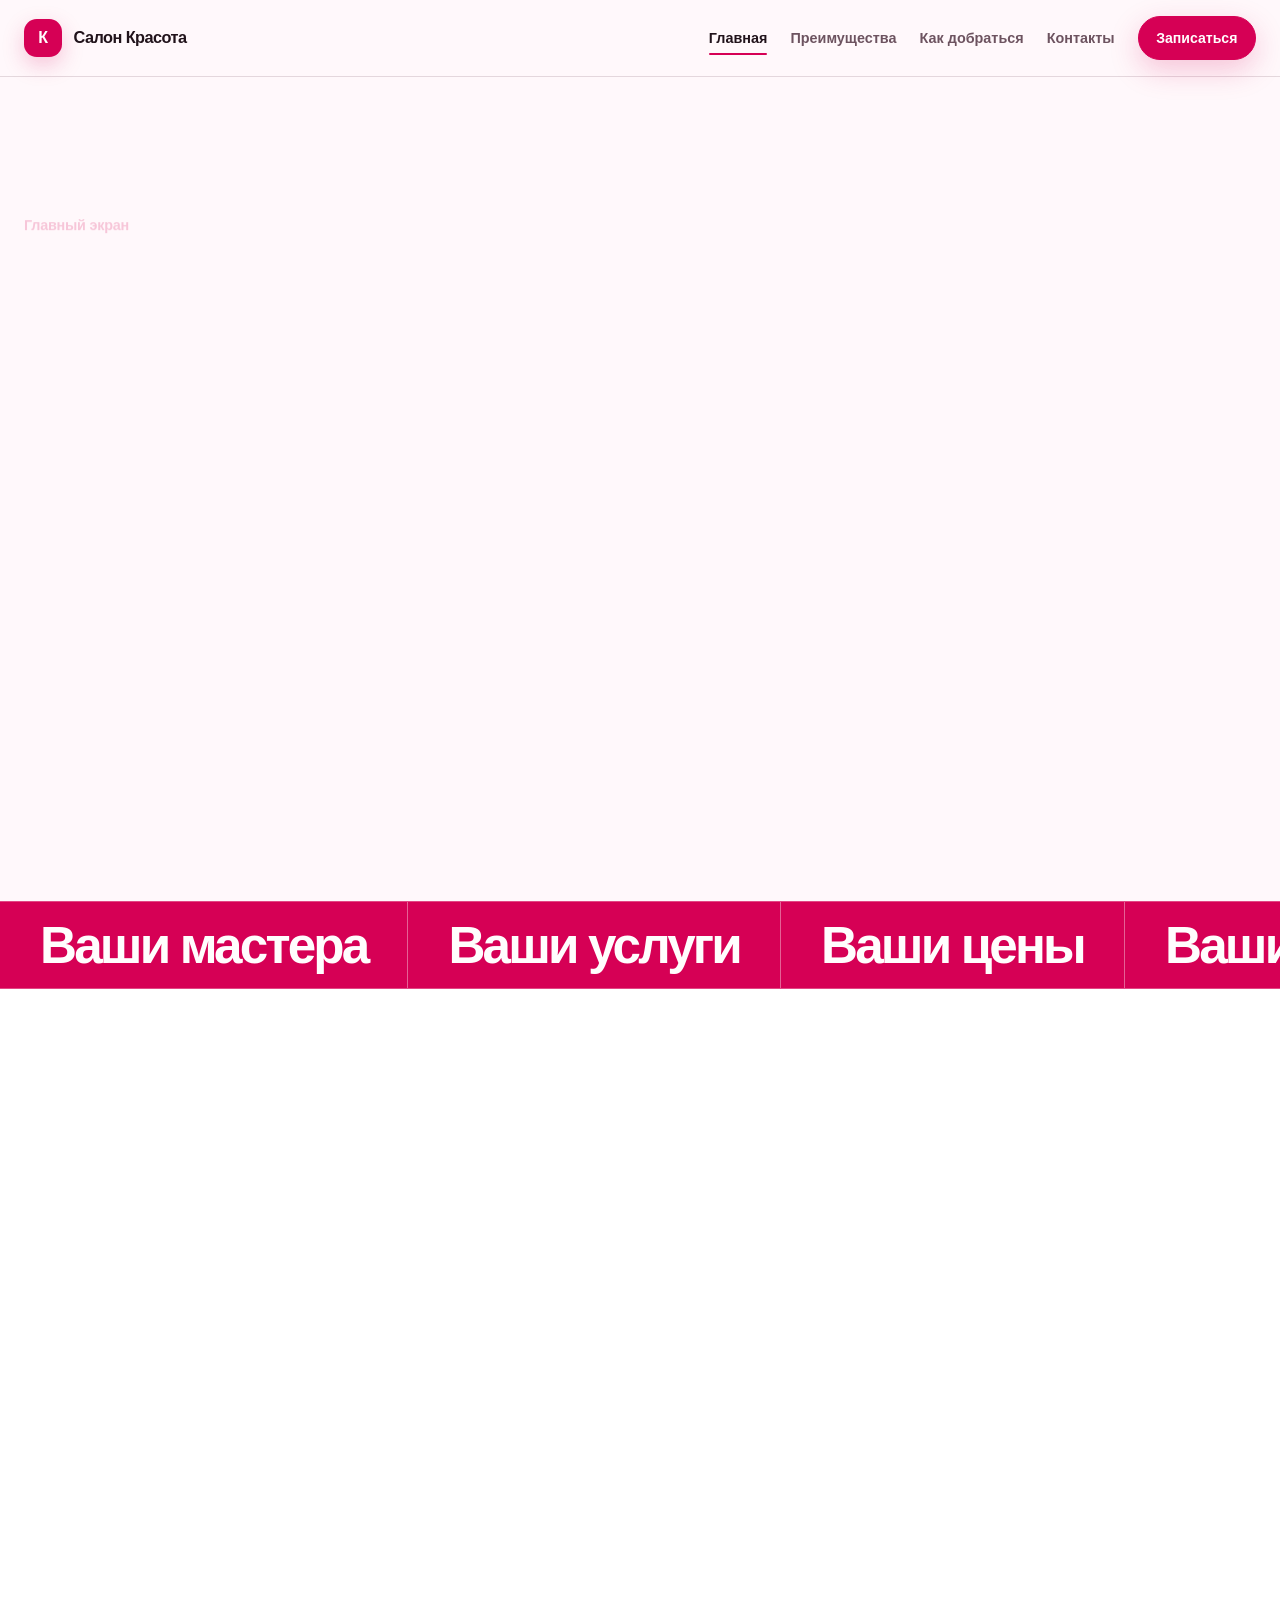
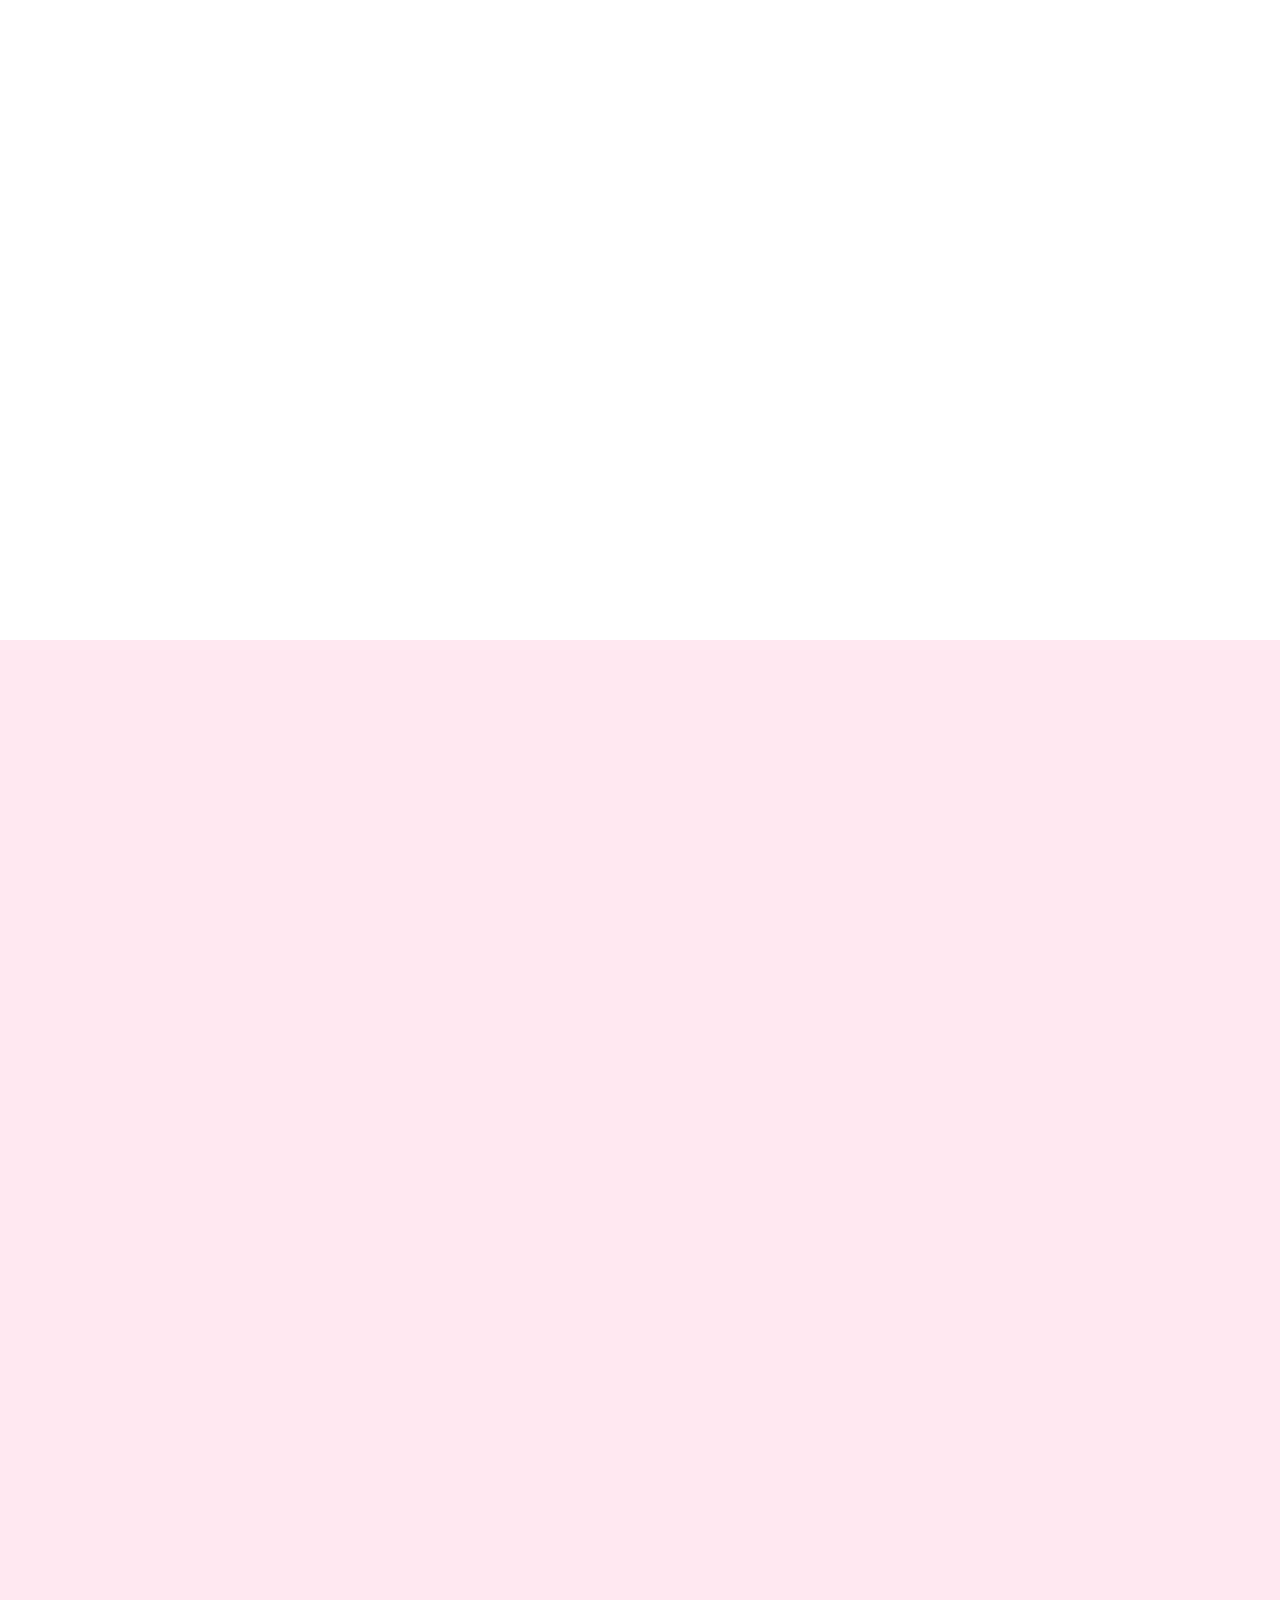
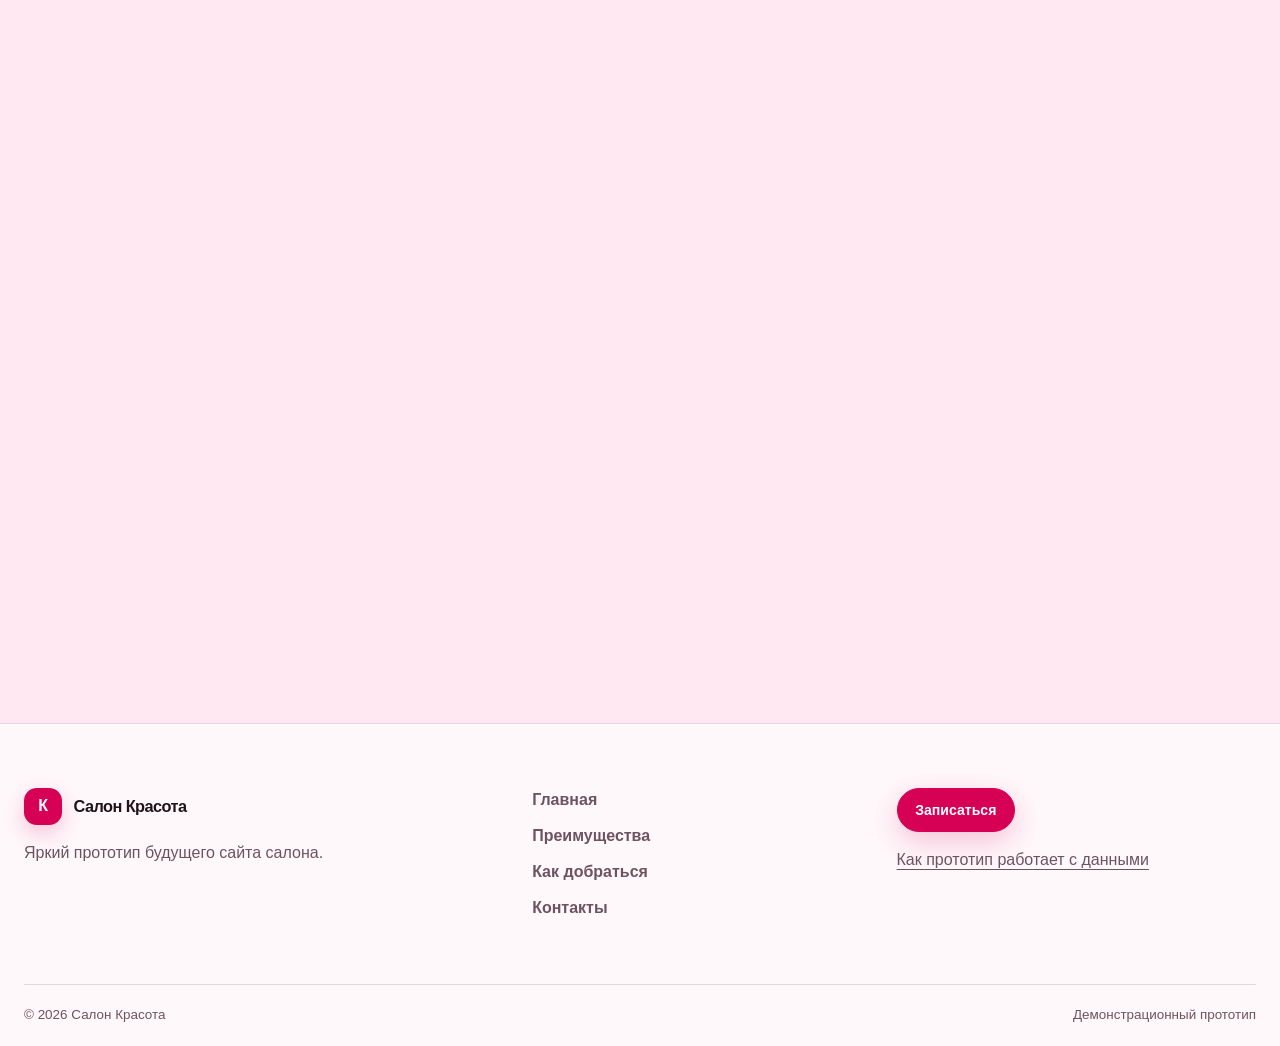
==== commit 3c576077: "Redesign salon prototype with bright motion-led UI" ====
--- a/index.html
+++ b/index.html
@@ -4,10 +4,13 @@
   <meta charset="utf-8">
   <meta name="viewport" content="width=device-width, initial-scale=1">
   <meta name="color-scheme" content="light">
-  <title>Красота | салон красоты в Москве</title>
-  <meta name="description" content="Стрижки, окрашивание, брови и ногти в салоне Красота. Понятные цены и онлайн-запись через YCLIENTS.">
+  <meta name="robots" content="noindex, nofollow">
+  <meta name="referrer" content="no-referrer">
+  <meta http-equiv="Content-Security-Policy" content="default-src 'self'; img-src 'self' data:; style-src 'self'; script-src 'self'; connect-src 'none'; frame-src 'none'; font-src 'self'; object-src 'none'; base-uri 'self'; form-action 'none'">
+  <title>Салон Красота | прототип сайта</title>
+  <meta name="description" content="Яркий четырёхстраничный прототип сайта салона красоты с услугами, ценами, отзывами и записью через YCLIENTS.">
   <link rel="preload" as="image" href="assets/hero-light-v2.webp" type="image/webp">
-  <link rel="icon" type="image/svg+xml" href="data:image/svg+xml,%3Csvg xmlns='http://www.w3.org/2000/svg' viewBox='0 0 64 64'%3E%3Crect width='64' height='64' rx='32' fill='%23a31d52'/%3E%3Cpath d='M21 15v34M22 33l18-18M22 33l20 16' stroke='%23fffafd' stroke-width='5' stroke-linecap='round'/%3E%3C/svg%3E">
+  <link rel="icon" type="image/svg+xml" href="data:image/svg+xml,%3Csvg xmlns='http://www.w3.org/2000/svg' viewBox='0 0 64 64'%3E%3Crect width='64' height='64' rx='18' fill='%23d60055'/%3E%3Cpath d='M19 17v30M20 32l17-15M20 32l19 15' stroke='%23fff9fc' stroke-width='5' stroke-linecap='round' stroke-linejoin='round'/%3E%3C/svg%3E">
   <link rel="stylesheet" href="assets/styles.css">
 </head>
 <body>
@@ -15,163 +18,161 @@
 
   <header class="site-header" data-entrance="header">
     <div class="shell header-inner">
-      <a class="brand" href="./" aria-label="Красота, главная страница">
-        <span class="brand-mark">К</span>
+      <a class="brand" href="./" aria-label="Салон Красота, главная страница">
+        <span class="brand-mark" aria-hidden="true">К</span>
         <span>Салон Красота</span>
       </a>
       <div class="nav-wrap">
         <button class="menu-toggle" type="button" aria-expanded="false" aria-controls="site-nav" data-menu-toggle>Меню</button>
         <nav class="site-nav" id="site-nav" aria-label="Основная навигация">
-          <a href="#services">Услуги и цены</a>
-          <a href="#advantages">Преимущества</a>
+          <a href="./" aria-current="page">Главная</a>
+          <a href="about.html">Преимущества</a>
+          <a href="services.html">Как добраться</a>
           <a href="contacts.html">Контакты</a>
-          <a class="button button-primary" href="https://yclients.com/" target="_blank" rel="noopener noreferrer">Записаться</a>
+          <a class="button button-primary button-small" href="https://yclients.com/" target="_blank" rel="noopener noreferrer external" referrerpolicy="no-referrer">Записаться</a>
         </nav>
       </div>
     </div>
   </header>
 
   <main id="main">
-    <section class="hero" aria-labelledby="hero-title">
-      <div class="shell hero-stage" data-hero-stage>
-        <figure class="hero-media">
-          <img src="assets/hero-light-v2.webp" alt="Современный образ с естественным макияжем и аккуратной укладкой" width="1672" height="941" data-hero-image>
-        </figure>
-        <div class="hero-copy">
-          <p class="hero-kicker" data-hero-item>Салон красоты в Москве</p>
-          <h1 id="hero-title">
-            <span class="hero-line"><span>Красота</span></span>
-            <span class="hero-line hero-line-accent"><span>в вашем стиле</span></span>
-          </h1>
-          <p class="hero-summary" data-hero-item>Стрижки, цвет, брови и ногти в центре Москвы. Запись онлайн, без звонков.</p>
-          <div class="hero-actions" data-hero-item>
-            <a class="button button-primary" href="https://yclients.com/" target="_blank" rel="noopener noreferrer">Записаться</a>
-            <a class="button button-secondary" href="#services">Смотреть цены</a>
+    <section class="home-hero" aria-labelledby="hero-title">
+      <div class="shell home-hero-grid">
+        <div class="home-hero-copy">
+          <p class="eyebrow hero-enter hero-enter-first">Главный экран</p>
+          <h1 id="hero-title" class="hero-enter hero-enter-second">Здесь будут <span>ваши мастера</span></h1>
+          <p class="hero-summary hero-enter hero-enter-third">Фото команды, главное предложение салона и кнопка онлайн-записи.</p>
+          <div class="hero-actions hero-enter hero-enter-fourth">
+            <a class="button button-primary" href="https://yclients.com/" target="_blank" rel="noopener noreferrer external" referrerpolicy="no-referrer">Запись в YCLIENTS</a>
+            <a class="button button-secondary" href="#services">Смотреть структуру</a>
+          </div>
+        </div>
+
+        <div class="hero-collage" aria-label="Места для фотографий мастеров">
+          <figure class="photo-card photo-card-main hero-photo-enter">
+            <img src="assets/hero-light-v2.webp" alt="Временная фотография для будущего общего фото мастеров" width="1584" height="990" data-hero-image>
+            <figcaption>Здесь будет общее фото команды</figcaption>
+          </figure>
+          <figure class="photo-card photo-card-side photo-card-top hero-photo-enter">
+            <img src="assets/service-light-v2.webp" alt="Временная фотография для будущего портрета мастера" width="1120" height="1400">
+            <figcaption>Фото мастера</figcaption>
+          </figure>
+          <figure class="photo-card photo-card-side photo-card-bottom hero-photo-enter">
+            <img src="assets/interior-light-v2.webp" alt="Временная фотография для будущего кадра из салона" width="1120" height="1400">
+            <figcaption>Кадр из салона</figcaption>
+          </figure>
+        </div>
+      </div>
+    </section>
+
+    <section class="marquee" aria-label="Содержание будущего сайта">
+      <div class="marquee-track">
+        <span>Ваши мастера</span><span>Ваши услуги</span><span>Ваши цены</span><span>Ваши отзывы</span>
+        <span aria-hidden="true">Ваши мастера</span><span aria-hidden="true">Ваши услуги</span><span aria-hidden="true">Ваши цены</span><span aria-hidden="true">Ваши отзывы</span>
+      </div>
+    </section>
+
+    <section class="section services-section" id="services">
+      <div class="shell">
+        <header class="section-heading" data-reveal>
+          <p class="eyebrow">На главной странице</p>
+          <h2>Здесь будут услуги и цены</h2>
+          <p>Добавим реальные направления, описания и стоимость после получения прайса салона.</p>
+        </header>
+
+        <div class="services-layout">
+          <figure class="section-photo section-photo-tall" data-reveal="image">
+            <img src="assets/service-light-v2.webp" alt="Временное изображение для блока услуг" width="1120" height="1400" loading="lazy">
+            <figcaption>Здесь будет фотография работы мастера</figcaption>
+          </figure>
+
+          <div class="price-prototype" data-reveal>
+            <div class="price-prototype-head">
+              <span>Структура будущего прайса</span>
+              <strong>Услуги</strong>
+            </div>
+            <div class="price-row">
+              <div><strong>Здесь будет название услуги</strong><small>Короткое описание услуги</small></div>
+              <span>Здесь будет цена</span>
+            </div>
+            <div class="price-row">
+              <div><strong>Здесь будет название услуги</strong><small>Короткое описание услуги</small></div>
+              <span>Здесь будет цена</span>
+            </div>
+            <div class="price-row">
+              <div><strong>Здесь будет название услуги</strong><small>Короткое описание услуги</small></div>
+              <span>Здесь будет цена</span>
+            </div>
+            <div class="price-row">
+              <div><strong>Здесь будет название услуги</strong><small>Короткое описание услуги</small></div>
+              <span>Здесь будет цена</span>
+            </div>
+            <a class="button button-light" href="https://yclients.com/" target="_blank" rel="noopener noreferrer external" referrerpolicy="no-referrer">Выбрать время</a>
           </div>
         </div>
       </div>
     </section>
 
-    <section class="facts" aria-label="Основная информация" data-reveal>
-      <div class="shell facts-inner">
-        <div class="fact"><strong>Ежедневно</strong><span>10:00-22:00</span></div>
-        <div class="fact"><strong>Центр Москвы</strong><span>5 минут от м. Арбатская</span></div>
-        <div class="fact"><strong>Запись онлайн</strong><span>Свободные окна в YCLIENTS</span></div>
-      </div>
-    </section>
+    <section class="section reviews-section" id="reviews">
+      <div class="shell">
+        <header class="section-heading section-heading-narrow" data-reveal>
+          <p class="eyebrow">На главной странице</p>
+          <h2>Здесь будут отзывы клиентов</h2>
+          <p>Разместим только согласованные реальные отзывы без выдуманных имён и оценок.</p>
+        </header>
 
-    <section class="section advantages" id="advantages">
-      <div class="shell advantages-layout">
-        <div class="advantages-intro" data-reveal>
-          <h2>Красивый результат начинается с внимания</h2>
-          <p>Мы не повторяем чужой образ. Подбираем форму, цвет и уход под вас и ваш привычный ритм.</p>
-        </div>
-        <ul class="advantage-list" data-reveal-group>
-          <li data-reveal style="--reveal-order: 0">
-            <h3>Сначала консультация</h3>
-            <p>Мастер уточняет привычки, ожидания и ограничения до начала работы.</p>
-          </li>
-          <li data-reveal style="--reveal-order: 1">
-            <h3>Цена заранее</h3>
-            <p>Стоимость согласуем до процедуры. Без неожиданностей на кассе.</p>
-          </li>
-          <li data-reveal style="--reveal-order: 2">
-            <h3>Мастера по направлениям</h3>
-            <p>Каждый специалист работает с техниками, в которых особенно силён.</p>
-          </li>
-          <li data-reveal style="--reveal-order: 3">
-            <h3>Запись без звонков</h3>
-            <p>Услуги, мастера и свободное время доступны в YCLIENTS.</p>
-          </li>
-        </ul>
-      </div>
-    </section>
-
-    <section class="section services" id="services">
-      <div class="shell service-layout">
-        <div class="service-media-wrap" data-reveal="wipe">
-          <figure class="service-visual">
-            <img src="assets/service-light-v2.webp" alt="Мастер выполняет стрижку в светлом салоне" width="1122" height="1402" loading="lazy">
-          </figure>
-        </div>
-
-        <div class="service-content" data-reveal>
-          <div class="section-heading">
-            <h2>Услуги и цены</h2>
-            <p class="section-copy">Выберите направление. Точную стоимость мастер подтвердит после короткой консультации.</p>
+        <div class="reviews-layout" data-reveal-group>
+          <blockquote class="review-card review-card-featured" data-reveal>
+            <p>«Здесь будет главный отзыв клиента о мастере, результате и впечатлении от салона»</p>
+            <footer>Имя клиента</footer>
+          </blockquote>
+          <div class="review-stack">
+            <blockquote class="review-card" data-reveal>
+              <p>«Здесь будет ещё один реальный отзыв»</p>
+              <footer>Имя клиента</footer>
+            </blockquote>
+            <blockquote class="review-card review-card-pink" data-reveal>
+              <p>«Здесь будет короткий отзыв из подтверждённого источника»</p>
+              <footer>Имя клиента</footer>
+            </blockquote>
           </div>
-
-          <div class="service-tabs" role="tablist" aria-label="Категории услуг">
-            <button class="service-tab" id="tab-hair" type="button" role="tab" aria-selected="true" aria-controls="panel-hair" tabindex="0">Волосы</button>
-            <button class="service-tab" id="tab-face" type="button" role="tab" aria-selected="false" aria-controls="panel-face" tabindex="-1">Лицо</button>
-            <button class="service-tab" id="tab-nails" type="button" role="tab" aria-selected="false" aria-controls="panel-nails" tabindex="-1">Ногти</button>
-          </div>
-
-          <section class="service-panel" id="panel-hair" role="tabpanel" aria-labelledby="tab-hair">
-            <ul class="price-list">
-              <li class="price-item"><div><strong>Женская стрижка</strong><small>Консультация, мытьё и укладка</small></div><span class="price-value">от 3 500 ₽</span></li>
-              <li class="price-item"><div><strong>Укладка</strong><small>Повседневная или вечерняя</small></div><span class="price-value">от 2 500 ₽</span></li>
-              <li class="price-item"><div><strong>Окрашивание в один тон</strong><small>Краситель и базовый уход</small></div><span class="price-value">от 7 500 ₽</span></li>
-              <li class="price-item"><div><strong>Сложное окрашивание</strong><small>Персональная схема цвета</small></div><span class="price-value">от 12 000 ₽</span></li>
-              <li class="price-item"><div><strong>Восстанавливающий уход</strong><small>Подбор по состоянию волос</small></div><span class="price-value">от 3 000 ₽</span></li>
-            </ul>
-          </section>
-
-          <section class="service-panel" id="panel-face" role="tabpanel" aria-labelledby="tab-face" hidden>
-            <ul class="price-list">
-              <li class="price-item"><div><strong>Коррекция и окрашивание бровей</strong><small>Форма под черты лица</small></div><span class="price-value">2 200 ₽</span></li>
-              <li class="price-item"><div><strong>Ламинирование бровей</strong><small>Долговременная укладка</small></div><span class="price-value">3 500 ₽</span></li>
-              <li class="price-item"><div><strong>Ламинирование ресниц</strong><small>Изгиб, окрашивание и уход</small></div><span class="price-value">4 000 ₽</span></li>
-              <li class="price-item"><div><strong>Дневной макияж</strong><small>Лёгкий устойчивый образ</small></div><span class="price-value">4 500 ₽</span></li>
-              <li class="price-item"><div><strong>Вечерний макияж</strong><small>Образ под событие</small></div><span class="price-value">6 000 ₽</span></li>
-            </ul>
-          </section>
-
-          <section class="service-panel" id="panel-nails" role="tabpanel" aria-labelledby="tab-nails" hidden>
-            <ul class="price-list">
-              <li class="price-item"><div><strong>Маникюр</strong><small>Классический или аппаратный</small></div><span class="price-value">2 000 ₽</span></li>
-              <li class="price-item"><div><strong>Маникюр с покрытием</strong><small>Снятие и выравнивание включены</small></div><span class="price-value">3 800 ₽</span></li>
-              <li class="price-item"><div><strong>Педикюр</strong><small>Полная обработка стоп и ногтей</small></div><span class="price-value">3 500 ₽</span></li>
-              <li class="price-item"><div><strong>Педикюр с покрытием</strong><small>Обработка и стойкое покрытие</small></div><span class="price-value">4 500 ₽</span></li>
-            </ul>
-          </section>
-
-          <p class="price-note">Цены в прототипе указаны для демонстрации. Перед запуском заменим их на актуальный прайс салона.</p>
-          <div class="service-actions"><a class="button button-primary" href="https://yclients.com/" target="_blank" rel="noopener noreferrer">Записаться</a></div>
         </div>
       </div>
     </section>
 
-    <section class="visit" aria-labelledby="visit-title">
-      <div class="shell visit-stage" data-reveal="wipe">
-        <figure class="visit-media">
-          <img src="assets/interior-light-v2.webp" alt="Светлый современный интерьер салона" width="1122" height="1402" loading="lazy">
-        </figure>
-        <div class="visit-copy" data-reveal>
-          <h2 id="visit-title">В центре. В своём ритме.</h2>
-          <p>Большой Кисловский переулок, 9. Пять минут пешком от метро Арбатская.</p>
-          <a class="button button-secondary" href="contacts.html">Контакты</a>
+    <section class="section next-pages-section">
+      <div class="shell next-pages-panel" data-reveal>
+        <div>
+          <p class="eyebrow">Отдельные страницы</p>
+          <h2>Вся важная информация будет на месте</h2>
         </div>
+        <nav class="next-page-links" aria-label="Другие страницы сайта">
+          <a href="about.html"><span>Преимущества салона</span><strong aria-hidden="true">↗</strong></a>
+          <a href="services.html"><span>Как добраться</span><strong aria-hidden="true">↗</strong></a>
+          <a href="contacts.html"><span>Контакты</span><strong aria-hidden="true">↗</strong></a>
+        </nav>
       </div>
     </section>
   </main>
 
   <footer class="site-footer">
     <div class="shell footer-main">
-      <div>
-        <a class="brand" href="./"><span class="brand-mark">К</span><span>Салон Красота</span></a>
-        <p class="footer-copy">Стрижки, цвет, брови и ногти в центре Москвы.</p>
+      <div class="footer-brand-block">
+        <a class="brand" href="./"><span class="brand-mark" aria-hidden="true">К</span><span>Салон Красота</span></a>
+        <p>Яркий прототип будущего сайта салона.</p>
       </div>
-      <div>
-        <p class="footer-title">Навигация</p>
-        <div class="footer-links"><a href="#services">Услуги и цены</a><a href="#advantages">Преимущества</a><a href="contacts.html">Контакты</a></div>
-      </div>
-      <div>
-        <p class="footer-title">Информация</p>
-        <div class="footer-links"><button type="button" data-privacy-open>Об обработке данных</button><a href="https://yclients.com/" target="_blank" rel="noopener noreferrer">Записаться</a></div>
+      <nav class="footer-links" aria-label="Навигация в подвале">
+        <a href="./">Главная</a>
+        <a href="about.html">Преимущества</a>
+        <a href="services.html">Как добраться</a>
+        <a href="contacts.html">Контакты</a>
+      </nav>
+      <div class="footer-actions">
+        <a class="button button-primary button-small" href="https://yclients.com/" target="_blank" rel="noopener noreferrer external" referrerpolicy="no-referrer">Записаться</a>
+        <button class="text-button" type="button" data-privacy-open>Как прототип работает с данными</button>
       </div>
     </div>
-    <div class="shell footer-bottom"><span>© <span data-year></span> Салон Красота</span><span>Москва</span></div>
+    <div class="shell footer-bottom"><span>© <span data-year></span> Салон Красота</span><span>Демонстрационный прототип</span></div>
   </footer>
 
   <script src="assets/site.js" defer></script>
--- a/assets/styles.css
+++ b/assets/styles.css
@@ -1,32 +1,33 @@
 :root {
   color-scheme: light;
-  --surface: #f5f6f8;
-  --surface-raised: #fcfcfd;
-  --surface-soft: #e9ebef;
-  --surface-tint: #eef0f3;
-  --text: #18181c;
-  --text-muted: #606269;
-  --line: rgba(24, 24, 28, 0.12);
-  --line-strong: rgba(24, 24, 28, 0.24);
-  --accent: #9f194f;
-  --accent-hover: #861241;
-  --accent-soft: #f5dce7;
-  --accent-text: #fffafd;
-  --header-bg: rgba(245, 246, 248, 0.86);
-  --overlay: rgba(18, 18, 22, 0.52);
-  --focus: #9f194f;
-  --font: "Avenir Next", "Helvetica Neue", "Segoe UI", Arial, sans-serif;
+  --page: #fff8fb;
+  --surface: #ffffff;
+  --surface-soft: #ffe8f1;
+  --surface-strong: #ffc8dd;
+  --ink: #21131b;
+  --ink-soft: #6d5360;
+  --accent: #d60055;
+  --accent-dark: #a90043;
+  --accent-bright: #ff2b7f;
+  --accent-pale: #ffdce9;
+  --white: #fffdfd;
+  --line: rgba(64, 18, 37, 0.14);
+  --line-strong: rgba(64, 18, 37, 0.28);
+  --shadow: 0 24px 70px rgba(116, 8, 52, 0.15);
+  --shadow-small: 0 14px 38px rgba(116, 8, 52, 0.12);
+  --radius: 1.75rem;
+  --radius-small: 1.1rem;
+  --radius-control: 999px;
+  --font-body: "Avenir Next", "Segoe UI", Arial, sans-serif;
+  --font-display: "Arial Rounded MT Bold", "Trebuchet MS", "Avenir Next", Arial, sans-serif;
   --ease-out: cubic-bezier(0.23, 1, 0.32, 1);
   --ease-in-out: cubic-bezier(0.77, 0, 0.175, 1);
-  --radius: 1.5rem;
-  --radius-large: 2rem;
-  --radius-control: 999px;
 }
 
 * { box-sizing: border-box; }
 
 html {
-  background: var(--surface);
+  background: var(--page);
   scroll-behavior: smooth;
   scroll-padding-top: 5.5rem;
 }
@@ -35,9 +36,9 @@
   margin: 0;
   min-width: 320px;
   overflow-x: clip;
-  color: var(--text);
-  background: var(--surface);
-  font-family: var(--font);
+  color: var(--ink);
+  background: var(--page);
+  font-family: var(--font-body);
   font-size: 1rem;
   line-height: 1.55;
   -webkit-font-smoothing: antialiased;
@@ -50,10 +51,11 @@
 button, a { -webkit-tap-highlight-color: transparent; }
 button { font: inherit; }
 img { display: block; width: 100%; }
-figure { margin: 0; }
+figure, blockquote { margin: 0; }
+[hidden] { display: none !important; }
 
 :focus-visible {
-  outline: 3px solid var(--focus);
+  outline: 3px solid var(--accent);
   outline-offset: 4px;
 }
 
@@ -62,9 +64,9 @@
   top: 0.75rem;
   left: 0.75rem;
   z-index: 100;
-  padding: 0.7rem 0.95rem;
+  padding: 0.72rem 1rem;
   border-radius: var(--radius-control);
-  color: var(--accent-text);
+  color: var(--white);
   background: var(--accent);
   text-decoration: none;
   transform: translateY(-180%);
@@ -74,18 +76,18 @@
 .skip-link:focus { transform: translateY(0); }
 
 .shell {
-  width: min(1360px, calc(100% - 3rem));
+  width: min(1380px, calc(100% - 3rem));
   margin-inline: auto;
 }
 
 .site-header {
   position: sticky;
   top: 0;
-  z-index: 30;
+  z-index: 40;
   border-bottom: 1px solid var(--line);
-  background: var(--header-bg);
-  backdrop-filter: blur(20px) saturate(150%);
-  -webkit-backdrop-filter: blur(20px) saturate(150%);
+  background: rgba(255, 248, 251, 0.86);
+  backdrop-filter: blur(22px) saturate(160%);
+  -webkit-backdrop-filter: blur(22px) saturate(160%);
 }
 
 .header-inner {
@@ -100,24 +102,26 @@
   display: inline-flex;
   align-items: center;
   gap: 0.75rem;
-  color: var(--text);
+  color: var(--ink);
   text-decoration: none;
+  font-family: var(--font-display);
+  font-size: 1.02rem;
+  font-weight: 900;
+  letter-spacing: -0.035em;
+  white-space: nowrap;
+}
+
+.brand-mark {
+  width: 2.35rem;
+  height: 2.35rem;
+  display: grid;
+  place-items: center;
+  border-radius: 0.8rem;
+  color: var(--white);
+  background: var(--accent);
+  box-shadow: 0 8px 22px rgba(214, 0, 85, 0.22);
   font-size: 1rem;
-  font-weight: 760;
-  letter-spacing: -0.03em;
-  white-space: nowrap;
-}
-
-.brand-mark {
-  width: 2.1rem;
-  height: 2.1rem;
-  display: grid;
-  place-items: center;
-  border-radius: 50%;
-  color: var(--accent-text);
-  background: var(--accent);
-  font-size: 0.93rem;
-  font-weight: 800;
+  font-weight: 900;
 }
 
 .nav-wrap,
@@ -126,25 +130,26 @@
   align-items: center;
 }
 
-.site-nav { gap: clamp(1.15rem, 2.2vw, 2.25rem); }
+.site-nav { gap: clamp(1rem, 1.8vw, 1.8rem); }
 
 .site-nav > a:not(.button) {
   position: relative;
-  color: var(--text-muted);
+  color: var(--ink-soft);
   text-decoration: none;
   font-size: 0.9rem;
-  font-weight: 650;
+  font-weight: 720;
   white-space: nowrap;
-  transition: color 180ms ease;
+  transition: color 150ms ease;
 }
 
 .site-nav > a:not(.button)::after {
   content: "";
   position: absolute;
   right: 0;
-  bottom: -0.35rem;
+  bottom: -0.38rem;
   left: 0;
-  height: 1px;
+  height: 2px;
+  border-radius: 2px;
   background: var(--accent);
   transform: scaleX(0);
   transform-origin: right;
@@ -152,7 +157,7 @@
 }
 
 .site-nav > a:not(.button):hover,
-.site-nav > a[aria-current="page"] { color: var(--text); }
+.site-nav > a[aria-current="page"] { color: var(--ink); }
 
 .site-nav > a:not(.button):hover::after,
 .site-nav > a[aria-current="page"]::after {
@@ -163,854 +168,976 @@
 .menu-toggle {
   display: none;
   min-height: 2.75rem;
-  padding: 0.55rem 0.95rem;
+  padding: 0.55rem 1rem;
   border: 1px solid var(--line-strong);
   border-radius: var(--radius-control);
-  color: var(--text);
-  background: var(--surface-raised);
+  color: var(--ink);
+  background: var(--surface);
   cursor: pointer;
-  font-size: 0.88rem;
-  font-weight: 700;
+  font-size: 0.9rem;
+  font-weight: 780;
 }
 
 .button {
-  min-height: 3.15rem;
+  min-height: 3.25rem;
   display: inline-flex;
   align-items: center;
   justify-content: center;
-  padding: 0.82rem 1.35rem;
+  padding: 0.86rem 1.4rem;
   border: 1px solid transparent;
   border-radius: var(--radius-control);
   text-decoration: none;
-  font-size: 0.92rem;
-  font-weight: 760;
+  font-size: 0.95rem;
+  font-weight: 800;
   line-height: 1;
   white-space: nowrap;
   cursor: pointer;
   transition:
-    transform 160ms var(--ease-out),
-    background-color 180ms ease,
-    border-color 180ms ease,
-    color 180ms ease,
-    box-shadow 180ms ease;
+    transform 150ms var(--ease-out),
+    color 150ms ease,
+    background-color 150ms ease,
+    border-color 150ms ease,
+    box-shadow 150ms ease,
+    opacity 150ms ease;
 }
 
 .button:active { transform: scale(0.97); }
+.button-small { min-height: 2.75rem; padding: 0.72rem 1.1rem; font-size: 0.88rem; }
 
 .button-primary {
-  color: var(--accent-text);
+  color: var(--white);
   background: var(--accent);
   border-color: var(--accent);
-  box-shadow: 0 10px 28px rgba(159, 25, 79, 0.16);
+  box-shadow: 0 10px 30px rgba(214, 0, 85, 0.22);
 }
 
 .button-secondary {
-  color: var(--text);
-  background: rgba(252, 252, 253, 0.72);
+  color: var(--ink);
+  background: rgba(255, 255, 255, 0.78);
   border-color: var(--line-strong);
   backdrop-filter: blur(12px);
   -webkit-backdrop-filter: blur(12px);
 }
 
+.button-light {
+  color: var(--accent-dark);
+  background: var(--white);
+  border-color: var(--white);
+  box-shadow: 0 10px 26px rgba(96, 0, 38, 0.14);
+}
+
+.button-muted {
+  color: #725d66;
+  background: rgba(255, 255, 255, 0.62);
+  border-color: rgba(255, 255, 255, 0.8);
+  cursor: default;
+  box-shadow: none;
+}
+
+.text-button {
+  padding: 0;
+  border: 0;
+  color: var(--ink-soft);
+  background: transparent;
+  cursor: pointer;
+  text-decoration: underline;
+  text-decoration-thickness: 1px;
+  text-underline-offset: 0.25rem;
+  transition: color 150ms ease;
+}
+
 @media (hover: hover) and (pointer: fine) {
   .button:hover { transform: translateY(-2px); }
   .button-primary:hover {
-    color: var(--accent-text);
-    background: var(--accent-hover);
-    border-color: var(--accent-hover);
-    box-shadow: 0 14px 34px rgba(159, 25, 79, 0.22);
+    color: var(--white);
+    background: var(--accent-dark);
+    border-color: var(--accent-dark);
+    box-shadow: 0 14px 34px rgba(169, 0, 67, 0.25);
   }
-  .button-secondary:hover {
-    color: var(--text);
-    background: var(--surface-raised);
-    border-color: var(--text);
-  }
+  .button-secondary:hover { background: var(--surface); border-color: var(--ink); }
+  .button-light:hover { color: var(--accent-dark); box-shadow: 0 15px 32px rgba(96, 0, 38, 0.2); }
+  .text-button:hover { color: var(--accent); }
 }
 
 h1, h2, h3, p { margin-top: 0; }
 h1, h2, h3 { text-wrap: balance; }
 
 h1, h2, h3 {
-  font-family: var(--font);
-  letter-spacing: -0.055em;
-  line-height: 0.98;
+  font-family: var(--font-display);
+  letter-spacing: -0.06em;
+  line-height: 0.96;
 }
 
 h1 {
   margin-bottom: 1.5rem;
-  font-size: clamp(4rem, 7vw, 6.5rem);
-  font-weight: 650;
+  font-size: clamp(3.25rem, 7vw, 6.8rem);
+  font-weight: 900;
 }
 
 h2 {
   max-width: 15ch;
-  margin-bottom: 1.25rem;
-  font-size: clamp(2.65rem, 5.2vw, 5.2rem);
-  font-weight: 640;
+  margin-bottom: 1.2rem;
+  font-size: clamp(2.65rem, 5.4vw, 5.7rem);
+  font-weight: 900;
 }
 
 h3 {
   margin-bottom: 0.7rem;
-  font-size: clamp(1.3rem, 2vw, 1.75rem);
-  font-weight: 690;
-}
-
-.section-copy {
-  max-width: 38rem;
+  font-size: clamp(1.4rem, 2.3vw, 2rem);
+  font-weight: 900;
+  line-height: 1.05;
+}
+
+.eyebrow {
+  margin-bottom: 1rem;
+  color: var(--accent);
+  font-size: 0.9rem;
+  font-weight: 850;
+  letter-spacing: -0.015em;
+}
+
+.section { padding: clamp(5.5rem, 10vw, 9.5rem) 0; }
+
+.section-heading {
+  max-width: 62rem;
+  margin-bottom: clamp(3rem, 6vw, 5.5rem);
+}
+
+.section-heading-narrow { max-width: 49rem; }
+
+.section-heading > p:last-child {
+  max-width: 42rem;
   margin-bottom: 0;
-  color: var(--text-muted);
-  font-size: clamp(1rem, 1.35vw, 1.14rem);
-}
-
-.hero {
-  padding: clamp(1rem, 2.4vw, 2rem) 0 clamp(3.25rem, 6vw, 5rem);
-}
-
-.hero-stage {
+  color: var(--ink-soft);
+  font-size: clamp(1rem, 1.4vw, 1.22rem);
+}
+
+.home-hero {
+  min-height: calc(100dvh - 4.75rem);
+  display: flex;
+  align-items: center;
+  padding: clamp(1.5rem, 3.4vw, 3.2rem) 0 clamp(3.5rem, 6vw, 5.5rem);
+}
+
+.home-hero-grid {
+  display: grid;
+  grid-template-columns: minmax(0, 0.86fr) minmax(0, 1.14fr);
+  align-items: center;
+  gap: clamp(2rem, 5vw, 6rem);
+}
+
+.home-hero-copy { position: relative; z-index: 2; }
+.home-hero-copy h1 { max-width: 8.8ch; }
+
+.home-hero-copy h1 span,
+.page-hero-copy h1 span,
+.contact-hero-copy h1 span {
+  display: block;
+  width: fit-content;
+  padding-bottom: 0.08em;
+  color: transparent;
+  background: linear-gradient(100deg, var(--accent-dark), var(--accent-bright), var(--accent-dark));
+  background-size: 220% 100%;
+  -webkit-background-clip: text;
+  background-clip: text;
+}
+
+.motion-ready .home-hero-copy h1 span,
+.motion-ready .page-hero-copy h1 span,
+.motion-ready .contact-hero-copy h1 span {
+  animation: gradient-shift 6s ease-in-out infinite;
+}
+
+.hero-summary {
+  max-width: 34rem;
+  margin-bottom: 0;
+  color: var(--ink-soft);
+  font-size: clamp(1.05rem, 1.5vw, 1.28rem);
+  line-height: 1.5;
+}
+
+.hero-actions {
+  display: flex;
+  flex-wrap: wrap;
+  gap: 0.75rem;
+  margin-top: 2rem;
+}
+
+.hero-collage {
   position: relative;
-  min-height: min(48rem, calc(100dvh - 7.25rem));
+  min-height: clamp(34rem, 48vw, 43rem);
   overflow: hidden;
-  border-radius: var(--radius-large);
-  background: #e9ecef;
+  border-radius: calc(var(--radius) + 0.75rem);
+  background:
+    radial-gradient(circle at 86% 15%, rgba(255, 255, 255, 0.92), transparent 30%),
+    linear-gradient(140deg, var(--surface-strong), var(--surface-soft) 62%, var(--surface));
   isolation: isolate;
 }
 
-.hero-stage::after {
+.hero-collage::before {
+  content: "";
+  position: absolute;
+  width: 17rem;
+  height: 17rem;
+  right: -5rem;
+  bottom: -5rem;
+  border-radius: 50%;
+  background: var(--accent);
+  opacity: 0.9;
+}
+
+.photo-card {
+  position: absolute;
+  overflow: hidden;
+  border: 0.45rem solid var(--surface);
+  border-radius: var(--radius);
+  background: var(--surface);
+  box-shadow: var(--shadow);
+}
+
+.section-photo,
+.page-hero-photo,
+.contact-hero-photo,
+.advantage-photo { position: relative; }
+
+.photo-card::after,
+.section-photo::after,
+.page-hero-photo::after,
+.contact-hero-photo::after,
+.advantage-photo::after {
   content: "";
   position: absolute;
   inset: 0;
+  z-index: 4;
+  background: linear-gradient(100deg, transparent 25%, rgba(255, 255, 255, 0.72) 48%, transparent 72%);
+  transform: translateX(-100%);
+  pointer-events: none;
+  animation: image-shimmer 1.6s ease infinite;
+  transition: opacity 200ms ease;
+}
+
+.photo-card.is-loaded::after,
+.section-photo.is-loaded::after,
+.page-hero-photo.is-loaded::after,
+.contact-hero-photo.is-loaded::after,
+.advantage-photo.is-loaded::after { opacity: 0; animation: none; }
+
+.photo-card img {
+  height: calc(100% - 3rem);
+  object-fit: cover;
+  transition: transform 700ms var(--ease-out);
+}
+
+.photo-card figcaption,
+.section-photo figcaption,
+.page-hero-photo figcaption,
+.contact-hero-photo figcaption,
+.advantage-photo figcaption {
+  min-height: 3rem;
+  display: flex;
+  align-items: center;
+  padding: 0.65rem 0.85rem;
+  color: var(--ink-soft);
+  background: var(--surface);
+  font-size: 0.78rem;
+  font-weight: 760;
+  line-height: 1.2;
+}
+
+.photo-card-main {
+  top: 7%;
+  left: 5%;
+  width: 77%;
+  height: 60%;
   z-index: 1;
-  background: linear-gradient(90deg, rgba(247, 248, 250, 0.96) 0%, rgba(247, 248, 250, 0.78) 31%, rgba(247, 248, 250, 0.08) 63%, rgba(247, 248, 250, 0) 100%);
-  pointer-events: none;
-}
-
-.hero-media {
-  position: absolute;
-  inset: 0;
+}
+
+.photo-card-main img { object-position: center; }
+.motion-ready .photo-card-main img { animation: image-breathe 9s var(--ease-in-out) infinite alternate; }
+
+.photo-card-side {
+  width: 34%;
+  height: 46%;
+}
+
+.photo-card-side img { object-position: center; }
+
+.photo-card-top {
+  top: 4%;
+  right: 4%;
+  z-index: 3;
+  transform: rotate(3deg);
+}
+
+.photo-card-bottom {
+  right: 12%;
+  bottom: 4%;
+  z-index: 2;
+  transform: rotate(-3deg);
+}
+
+.motion-ready .photo-card-top { animation: photo-float-one 7s var(--ease-in-out) 1s infinite; }
+.motion-ready .photo-card-bottom { animation: photo-float-two 8s var(--ease-in-out) 0.6s infinite; }
+
+@media (hover: hover) and (pointer: fine) {
+  .photo-card:hover img { transform: scale(1.045); }
+}
+
+.marquee {
   overflow: hidden;
-}
-
-.hero-media img {
-  height: 100%;
+  color: var(--white);
+  background: var(--accent);
+  border-block: 1px solid rgba(255, 255, 255, 0.28);
+}
+
+.marquee-track {
+  width: max-content;
+  display: flex;
+  align-items: center;
+  will-change: transform;
+}
+
+.marquee-track span {
+  min-width: max-content;
+  padding: 1.1rem 2.5rem;
+  border-right: 1px solid rgba(255, 255, 255, 0.38);
+  font-family: var(--font-display);
+  font-size: clamp(2rem, 4vw, 4.2rem);
+  font-weight: 900;
+  letter-spacing: -0.055em;
+  line-height: 1;
+}
+
+.motion-ready .marquee-track { animation: marquee-left 22s linear infinite; }
+
+.services-section { background: var(--surface); }
+
+.services-layout {
+  display: grid;
+  grid-template-columns: minmax(0, 0.78fr) minmax(0, 1.22fr);
+  gap: clamp(1rem, 2.2vw, 2rem);
+  align-items: stretch;
+}
+
+.section-photo {
+  overflow: hidden;
+  border-radius: var(--radius);
+  background: var(--surface-soft);
+  box-shadow: var(--shadow-small);
+}
+
+.section-photo img {
+  height: calc(100% - 3.25rem);
   object-fit: cover;
-  object-position: center;
-  transform: translate3d(0, 0, 0) scale(1.035);
-  transition: transform 500ms var(--ease-out);
-  will-change: transform;
-}
-
-.hero-copy {
-  position: relative;
-  z-index: 2;
-  width: min(51rem, 58%);
-  min-height: inherit;
+}
+
+.section-photo-tall { min-height: 42rem; }
+
+.price-prototype {
   display: flex;
   flex-direction: column;
-  justify-content: center;
-  align-items: flex-start;
-  padding: clamp(2.5rem, 6vw, 6.5rem);
-}
-
-.hero-kicker {
-  margin-bottom: 1.25rem;
-  color: var(--accent);
-  font-size: 0.9rem;
-  font-weight: 760;
-  letter-spacing: 0.01em;
-}
-
-.hero-line {
-  display: block;
-  overflow: hidden;
-  white-space: nowrap;
-}
-
-.hero-line > span { display: block; }
-.hero-line-accent { color: var(--accent); }
-
-.hero-summary {
-  max-width: 32rem;
-  margin-bottom: 0;
-  color: var(--text-muted);
-  font-size: clamp(1.05rem, 1.55vw, 1.26rem);
-  line-height: 1.5;
-}
-
-.hero-actions {
-  display: flex;
-  flex-wrap: wrap;
-  gap: 0.7rem;
-  margin-top: 2rem;
-}
-
-.facts {
-  border-top: 1px solid var(--line);
-  border-bottom: 1px solid var(--line);
-  background: var(--surface-raised);
-}
-
-.facts-inner {
-  display: grid;
-  grid-template-columns: repeat(3, 1fr);
-}
-
-.fact {
-  min-height: 6rem;
-  display: flex;
-  flex-direction: column;
-  justify-content: center;
-  padding: 1.25rem clamp(1rem, 2.5vw, 2.5rem);
-}
-
-.fact:first-child { padding-left: 0; }
-.fact + .fact { border-left: 1px solid var(--line); }
-.fact strong { font-size: 0.98rem; letter-spacing: -0.02em; }
-.fact span { color: var(--text-muted); font-size: 0.88rem; }
-
-.section { padding: clamp(6rem, 10vw, 10rem) 0; }
-.section-heading { margin-bottom: clamp(2rem, 4vw, 3.5rem); }
-
-.advantages { background: var(--surface); }
-
-.advantages-layout {
-  display: grid;
-  grid-template-columns: minmax(19rem, 0.82fr) minmax(0, 1.18fr);
-  gap: clamp(3rem, 9vw, 10rem);
-  align-items: start;
-}
-
-.advantages-intro {
-  position: sticky;
-  top: 7.25rem;
-}
-
-.advantages-intro p {
-  max-width: 31rem;
-  margin-bottom: 0;
-  color: var(--text-muted);
-  font-size: 1.1rem;
-}
-
-.advantage-list {
-  margin: 0;
-  padding: 0;
-  list-style: none;
-}
-
-.advantage-list li {
-  position: relative;
-  display: grid;
-  grid-template-columns: minmax(10rem, 0.8fr) minmax(0, 1.2fr);
-  gap: clamp(1.5rem, 4vw, 4rem);
-  padding: 2rem 0 2.35rem;
-  border-bottom: 1px solid var(--line);
-}
-
-.advantage-list li:first-child { border-top: 1px solid var(--line); }
-
-.advantage-list li::before {
-  content: "";
-  position: absolute;
-  top: -1px;
-  left: 0;
-  width: 4rem;
-  height: 2px;
+  padding: clamp(1.6rem, 3.4vw, 3.5rem);
+  border-radius: var(--radius);
+  color: var(--white);
   background: var(--accent);
-  transform: scaleX(0.28);
-  transform-origin: left;
-  transition: transform 280ms var(--ease-out);
-}
-
-.advantage-list h3 { margin-bottom: 0; }
-
-.advantage-list p {
-  max-width: 27rem;
-  margin-bottom: 0;
-  color: var(--text-muted);
-}
-
-@media (hover: hover) and (pointer: fine) {
-  .advantage-list li:hover::before { transform: scaleX(1); }
-}
-
-.services {
-  background: var(--surface-tint);
-}
-
-.service-layout {
-  display: grid;
-  grid-template-columns: minmax(20rem, 0.84fr) minmax(0, 1.16fr);
-  gap: clamp(3rem, 8vw, 8rem);
-  align-items: start;
-}
-
-.service-media-wrap {
-  position: sticky;
-  top: 7.25rem;
-  overflow: hidden;
-  border-radius: var(--radius-large);
-}
-
-.service-visual {
-  height: min(67dvh, 47rem);
-  min-height: 36rem;
-  background: var(--surface-soft);
-}
-
-.service-visual img {
-  height: 100%;
-  object-fit: cover;
-  object-position: center 42%;
-}
-
-.service-content { padding-top: 1rem; }
-
-.service-tabs {
-  width: fit-content;
-  max-width: 100%;
-  display: flex;
-  gap: 0.25rem;
-  margin-bottom: 2rem;
-  padding: 0.28rem;
-  border: 1px solid var(--line);
-  border-radius: var(--radius-control);
-  background: rgba(252, 252, 253, 0.64);
-  overflow-x: auto;
-  scrollbar-width: thin;
-}
-
-.service-tab {
-  min-height: 2.65rem;
-  padding: 0.55rem 1.15rem;
-  border: 0;
-  border-radius: var(--radius-control);
-  color: var(--text-muted);
-  background: transparent;
-  font-weight: 720;
-  white-space: nowrap;
-  cursor: pointer;
-  transition: color 180ms ease, background-color 180ms ease, box-shadow 180ms ease;
-}
-
-.service-tab:hover { color: var(--text); }
-
-.service-tab[aria-selected="true"] {
-  color: var(--text);
-  background: var(--surface-raised);
-  box-shadow: 0 5px 18px rgba(35, 36, 43, 0.08);
-}
-
-.service-panel[hidden] { display: none; }
-
-.price-list {
-  margin: 0;
-  padding: 0;
-  list-style: none;
-  border-top: 1px solid var(--line-strong);
-}
-
-.price-item {
-  display: grid;
-  grid-template-columns: minmax(0, 1fr) auto;
-  gap: 1.5rem;
-  align-items: center;
-  padding: 1.25rem 0 1.4rem;
-  border-bottom: 1px solid var(--line);
-}
-
-.price-item strong {
-  display: block;
-  margin-bottom: 0.2rem;
-  font-size: 1.02rem;
-  letter-spacing: -0.02em;
-}
-
-.price-item small {
-  display: block;
-  color: var(--text-muted);
-  font-size: 0.86rem;
-}
-
-.price-value {
-  color: var(--text);
-  font-size: 0.98rem;
-  font-weight: 760;
-  white-space: nowrap;
-}
-
-.price-note {
-  max-width: 39rem;
-  margin: 1.8rem 0 0;
-  color: var(--text-muted);
-  font-size: 0.88rem;
-}
-
-.service-actions { margin-top: 1.8rem; }
-
-.visit {
-  padding: clamp(5rem, 9vw, 9rem) 0;
-  background: var(--surface);
-}
-
-.visit-stage {
-  display: grid;
-  grid-template-columns: minmax(0, 1.45fr) minmax(20rem, 0.55fr);
-  min-height: min(70dvh, 49rem);
-  overflow: hidden;
-  border-radius: var(--radius-large);
-  background: var(--surface-soft);
-}
-
-.visit-media {
-  min-height: 38rem;
-  overflow: hidden;
-}
-
-.visit-media img {
-  height: 100%;
-  object-fit: cover;
-  object-position: center 55%;
-}
-
-.visit-copy {
-  display: flex;
-  flex-direction: column;
-  align-items: flex-start;
-  justify-content: flex-end;
-  padding: clamp(2rem, 5vw, 5rem);
-  background: var(--surface-raised);
-}
-
-.visit-copy h2 {
-  max-width: 8ch;
-  font-size: clamp(2.8rem, 4.6vw, 4.8rem);
-}
-
-.visit-copy p {
-  max-width: 28rem;
-  margin-bottom: 1.8rem;
-  color: var(--text-muted);
-}
-
-.site-footer {
-  padding: 4rem 0 1.5rem;
-  border-top: 1px solid var(--line);
-  background: var(--surface-raised);
-}
-
-.footer-main {
-  display: grid;
-  grid-template-columns: 1.35fr 0.65fr 0.65fr;
-  gap: 2rem;
-  padding-bottom: 3.5rem;
-}
-
-.footer-copy {
-  max-width: 24rem;
-  margin: 1rem 0 0;
-  color: var(--text-muted);
-  font-size: 0.9rem;
-}
-
-.footer-title {
-  margin-bottom: 0.85rem;
-  font-size: 0.84rem;
-  font-weight: 760;
-}
-
-.footer-links { display: grid; gap: 0.6rem; }
-
-.footer-links a,
-.footer-links button {
-  width: fit-content;
-  padding: 0;
-  border: 0;
-  color: var(--text-muted);
-  background: transparent;
-  font: inherit;
-  text-align: left;
-  text-decoration: none;
-  cursor: pointer;
-  transition: color 180ms ease;
-}
-
-.footer-links a:hover,
-.footer-links button:hover { color: var(--text); }
-
-.footer-bottom {
-  display: flex;
+  box-shadow: var(--shadow);
+}
+
+.price-prototype-head {
+  display: flex;
+  align-items: flex-end;
   justify-content: space-between;
   gap: 1rem;
-  padding-top: 1.3rem;
+  margin-bottom: 1.5rem;
+  padding-bottom: 1.5rem;
+  border-bottom: 1px solid rgba(255, 255, 255, 0.38);
+}
+
+.price-prototype-head span { color: rgba(255, 255, 255, 0.72); font-size: 0.9rem; font-weight: 740; }
+.price-prototype-head strong { font-family: var(--font-display); font-size: clamp(2.5rem, 4vw, 4.4rem); line-height: 0.9; }
+
+.price-row {
+  display: grid;
+  grid-template-columns: minmax(0, 1fr) auto;
+  align-items: center;
+  gap: 1.25rem;
+  padding: 1.45rem 0;
+  border-bottom: 1px solid rgba(255, 255, 255, 0.28);
+}
+
+.price-row strong { display: block; margin-bottom: 0.25rem; font-size: 1.05rem; }
+.price-row small { color: rgba(255, 255, 255, 0.68); font-size: 0.88rem; }
+.price-row > span { max-width: 9rem; text-align: right; font-weight: 850; }
+.price-prototype .button { align-self: flex-start; margin-top: auto; transform: translateY(1rem); }
+
+.reviews-section { background: var(--surface-soft); }
+
+.reviews-layout {
+  display: grid;
+  grid-template-columns: minmax(0, 1.25fr) minmax(18rem, 0.75fr);
+  gap: 1rem;
+}
+
+.review-stack { display: grid; gap: 1rem; }
+
+.review-card {
+  min-height: 16rem;
+  display: flex;
+  flex-direction: column;
+  justify-content: space-between;
+  padding: clamp(1.6rem, 3vw, 3rem);
+  border: 1px solid var(--line);
+  border-radius: var(--radius);
+  background: var(--surface);
+  box-shadow: 0 12px 34px rgba(116, 8, 52, 0.08);
+  transition: transform 300ms var(--ease-out), box-shadow 300ms var(--ease-out);
+}
+
+.review-card p {
+  max-width: 24ch;
+  margin-bottom: 2.5rem;
+  font-family: var(--font-display);
+  font-size: clamp(1.45rem, 2.6vw, 2.45rem);
+  font-weight: 850;
+  line-height: 1.08;
+  letter-spacing: -0.045em;
+}
+
+.review-card footer { color: var(--ink-soft); font-size: 0.92rem; font-weight: 760; }
+.review-card-featured { min-height: 33rem; color: var(--white); background: var(--accent-dark); }
+.review-card-featured p { max-width: 22ch; font-size: clamp(2.2rem, 4vw, 4.25rem); }
+.review-card-featured footer { color: rgba(255, 255, 255, 0.7); }
+.review-card-pink { background: var(--surface-strong); }
+
+@media (hover: hover) and (pointer: fine) {
+  .review-card:hover { transform: translateY(-5px); box-shadow: var(--shadow-small); }
+}
+
+.next-pages-section { padding-top: 0; background: var(--surface-soft); }
+
+.next-pages-panel {
+  display: grid;
+  grid-template-columns: minmax(0, 0.9fr) minmax(0, 1.1fr);
+  gap: clamp(2rem, 7vw, 7rem);
+  padding: clamp(2rem, 5vw, 5rem);
+  border-radius: var(--radius);
+  background: var(--surface);
+  box-shadow: var(--shadow-small);
+}
+
+.next-pages-panel h2 { max-width: 10ch; margin-bottom: 0; font-size: clamp(2.6rem, 4.8vw, 5rem); }
+.next-page-links { display: flex; flex-direction: column; justify-content: center; }
+
+.next-page-links a {
+  display: flex;
+  align-items: center;
+  justify-content: space-between;
+  gap: 1rem;
+  padding: 1.5rem 0;
+  border-bottom: 1px solid var(--line);
+  text-decoration: none;
+  font-family: var(--font-display);
+  font-size: clamp(1.35rem, 2vw, 2rem);
+  font-weight: 850;
+  letter-spacing: -0.04em;
+  transition: color 150ms ease, padding-left 300ms var(--ease-out);
+}
+
+.next-page-links a:first-child { border-top: 1px solid var(--line); }
+.next-page-links strong { color: var(--accent); font-size: 1.2em; }
+
+@media (hover: hover) and (pointer: fine) {
+  .next-page-links a:hover { padding-left: 0.6rem; color: var(--accent); }
+}
+
+.page-hero {
+  min-height: calc(100dvh - 4.75rem);
+  display: flex;
+  align-items: center;
+  padding: clamp(2rem, 4vw, 4rem) 0;
+}
+
+.page-hero-pink { background: linear-gradient(135deg, var(--surface-soft), var(--page)); }
+
+.page-hero-grid {
+  display: grid;
+  grid-template-columns: minmax(0, 0.95fr) minmax(0, 1.05fr);
+  align-items: center;
+  gap: clamp(2rem, 6vw, 7rem);
+}
+
+.page-hero-copy h1 { max-width: 10ch; }
+.page-hero-copy .button { margin-top: 2rem; }
+
+.page-hero-photo,
+.contact-hero-photo {
+  overflow: hidden;
+  border: 0.5rem solid var(--surface);
+  border-radius: var(--radius);
+  background: var(--surface);
+  box-shadow: var(--shadow);
+}
+
+.page-hero-photo img {
+  height: min(66dvh, 42rem);
+  min-height: 30rem;
+  object-fit: cover;
+}
+
+.advantages-page-section { background: var(--surface); }
+
+.advantages-mosaic {
+  display: grid;
+  grid-template-columns: repeat(12, minmax(0, 1fr));
+  gap: 1rem;
+}
+
+.advantage-placeholder,
+.advantage-photo {
+  min-height: 22rem;
+  overflow: hidden;
+  border-radius: var(--radius);
+  background: var(--page);
+  box-shadow: 0 10px 32px rgba(116, 8, 52, 0.08);
+}
+
+.advantage-placeholder {
+  grid-column: span 5;
+  display: flex;
+  flex-direction: column;
+  justify-content: flex-end;
+  padding: clamp(1.6rem, 3vw, 3rem);
+}
+
+.advantage-placeholder > span { margin-bottom: auto; color: var(--accent); font-size: 0.88rem; font-weight: 800; }
+.advantage-placeholder p { max-width: 34rem; margin-bottom: 0; color: var(--ink-soft); }
+.advantage-placeholder-large { grid-column: span 7; min-height: 31rem; color: var(--white); background: var(--accent); }
+.advantage-placeholder-large > span, .advantage-placeholder-large p { color: rgba(255, 255, 255, 0.74); }
+.advantage-placeholder-large h3 { max-width: 15ch; font-size: clamp(2.5rem, 4vw, 4.7rem); }
+.advantage-placeholder-soft { grid-column: span 7; background: var(--surface-soft); }
+
+.advantage-photo { grid-column: span 5; min-height: 31rem; }
+.advantage-photo img { height: calc(100% - 3.25rem); object-fit: cover; }
+
+.compact-cta-section { background: var(--page); }
+.compact-cta {
+  display: flex;
+  align-items: flex-end;
+  justify-content: space-between;
+  gap: 2rem;
+  padding: clamp(2rem, 5vw, 5rem);
+  border-radius: var(--radius);
+  background: var(--surface-strong);
+}
+.compact-cta h2 { max-width: 12ch; margin-bottom: 0; font-size: clamp(2.5rem, 4.8vw, 5rem); }
+
+.directions-hero { background: var(--surface); }
+.directions-hero .page-hero-photo img { object-position: center; }
+
+.route-section { background: var(--page); }
+.route-layout { display: grid; }
+
+.route-points {
+  display: grid;
+  grid-template-columns: minmax(0, 1.1fr) minmax(0, 0.9fr);
+  gap: 1rem;
+  margin-bottom: 1rem;
+}
+
+.route-point {
+  min-height: 16rem;
+  display: grid;
+  grid-template-columns: auto minmax(0, 1fr);
+  align-items: end;
+  gap: 1.25rem;
+  padding: clamp(1.5rem, 3vw, 3rem);
+  border: 1px solid var(--line);
+  border-radius: var(--radius);
+  background: var(--surface);
+}
+
+.route-point:nth-child(2),
+.route-point:nth-child(3) { background: var(--surface-soft); }
+
+.route-point-accent { color: var(--white); background: var(--accent) !important; border-color: var(--accent); }
+.route-point-accent p { color: rgba(255, 255, 255, 0.74) !important; }
+.route-point h3 { margin-bottom: 0.55rem; }
+.route-point p { margin-bottom: 0; color: var(--ink-soft); }
+
+.route-icon {
+  width: 3.4rem;
+  height: 3.4rem;
+  display: grid;
+  place-items: center;
+  border: 1px solid currentColor;
+  border-radius: var(--radius-small);
+  color: var(--accent);
+  font-family: var(--font-display);
+  font-size: 1rem;
+  font-weight: 900;
+}
+
+.route-point-accent .route-icon { color: var(--white); }
+
+.route-map-placeholder {
+  display: grid;
+  grid-template-columns: minmax(0, 1fr) auto;
+  align-items: end;
+  gap: 2rem;
+  padding: clamp(2rem, 5vw, 5rem);
+  border-radius: var(--radius);
+  background:
+    linear-gradient(rgba(255, 255, 255, 0.55) 1px, transparent 1px),
+    linear-gradient(90deg, rgba(255, 255, 255, 0.55) 1px, transparent 1px),
+    var(--surface-strong);
+  background-size: 2.5rem 2.5rem;
+}
+
+.route-map-placeholder h2 { max-width: 13ch; }
+.route-map-placeholder p:last-child { max-width: 39rem; margin-bottom: 0; color: var(--ink-soft); }
+
+.contact-hero {
+  min-height: calc(100dvh - 4.75rem);
+  display: flex;
+  align-items: center;
+  padding: clamp(2rem, 4vw, 4rem) 0;
+  background: linear-gradient(155deg, var(--page), var(--surface-soft));
+}
+
+.contact-hero-grid {
+  display: grid;
+  grid-template-columns: minmax(0, 1.05fr) minmax(21rem, 0.7fr);
+  align-items: center;
+  gap: clamp(2rem, 7vw, 8rem);
+}
+
+.contact-hero-copy h1 { max-width: 9.5ch; }
+.contact-hero-photo { transform: rotate(2deg); }
+.contact-hero-photo img { height: min(68dvh, 44rem); min-height: 31rem; object-fit: cover; }
+
+.contacts-section { background: var(--surface); }
+.contacts-layout { display: grid; }
+
+.contact-details {
+  display: grid;
+  grid-template-columns: repeat(12, minmax(0, 1fr));
+  gap: 1rem;
+  margin-bottom: 1rem;
+}
+
+.contact-detail {
+  grid-column: span 5;
+  min-height: 18rem;
+  display: flex;
+  flex-direction: column;
+  justify-content: flex-end;
+  padding: clamp(1.5rem, 3vw, 3rem);
+  border: 1px solid var(--line);
+  border-radius: var(--radius);
+  background: var(--page);
+}
+
+.contact-detail-wide { grid-column: span 7; background: var(--surface-soft); }
+.contact-detail:nth-child(4) { grid-column: span 7; }
+.contact-detail-pink { color: var(--white); background: var(--accent); border-color: var(--accent); }
+.contact-detail small { margin-bottom: auto; color: var(--accent); font-size: 0.9rem; font-weight: 850; }
+.contact-detail-pink small, .contact-detail-pink span { color: rgba(255, 255, 255, 0.74) !important; }
+.contact-detail strong { max-width: 22ch; margin: 2rem 0 0.6rem; font-family: var(--font-display); font-size: clamp(1.7rem, 2.7vw, 2.8rem); letter-spacing: -0.045em; line-height: 1.05; }
+.contact-detail span { color: var(--ink-soft); }
+
+.contact-booking {
+  display: flex;
+  align-items: flex-end;
+  justify-content: space-between;
+  gap: 2rem;
+  padding: clamp(2rem, 5vw, 5rem);
+  border-radius: var(--radius);
+  color: var(--white);
+  background: var(--accent-dark);
+}
+.contact-booking .eyebrow { color: rgba(255, 255, 255, 0.72); }
+.contact-booking h2 { max-width: 13ch; margin-bottom: 0; }
+
+.site-footer {
   border-top: 1px solid var(--line);
-  color: var(--text-muted);
-  font-size: 0.8rem;
+  background: var(--page);
+}
+
+.footer-main {
+  display: grid;
+  grid-template-columns: 1.2fr 0.8fr 1fr;
+  gap: clamp(2rem, 6vw, 6rem);
+  padding-block: 4rem;
+}
+
+.footer-brand-block p { max-width: 20rem; margin: 1rem 0 0; color: var(--ink-soft); }
+.footer-links { display: grid; align-content: start; gap: 0.7rem; }
+.footer-links a { width: fit-content; color: var(--ink-soft); text-decoration: none; font-weight: 720; transition: color 150ms ease; }
+.footer-actions { display: flex; flex-direction: column; align-items: flex-start; gap: 1rem; }
+.footer-bottom { display: flex; justify-content: space-between; gap: 1rem; padding-block: 1.25rem; border-top: 1px solid var(--line); color: var(--ink-soft); font-size: 0.84rem; }
+
+@media (hover: hover) and (pointer: fine) {
+  .footer-links a:hover { color: var(--accent); }
 }
 
 .modal-backdrop {
   position: fixed;
   inset: 0;
-  z-index: 80;
+  z-index: 90;
   display: grid;
   place-items: center;
-  padding: 1rem;
-  background: var(--overlay);
-  backdrop-filter: blur(8px);
-  -webkit-backdrop-filter: blur(8px);
-}
-
-.modal-backdrop[hidden] { display: none; }
+  padding: 1.5rem;
+  background: rgba(33, 19, 27, 0.58);
+  backdrop-filter: blur(10px);
+  -webkit-backdrop-filter: blur(10px);
+  opacity: 0;
+  transition: opacity 200ms var(--ease-out);
+}
 
 .privacy-dialog {
-  width: min(44rem, 100%);
-  max-height: min(82dvh, 48rem);
+  width: min(42rem, 100%);
+  max-height: min(42rem, calc(100dvh - 3rem));
   overflow: auto;
-  padding: clamp(1.5rem, 4vw, 3rem);
-  border: 1px solid var(--line);
-  border-radius: var(--radius);
-  color: var(--text);
-  background: var(--surface-raised);
-  box-shadow: 0 30px 90px rgba(18, 18, 22, 0.24);
-}
-
-.privacy-dialog h2 {
-  max-width: 14ch;
-  margin-bottom: 1rem;
-  font-size: clamp(2rem, 5vw, 3.5rem);
-}
-
-.privacy-dialog p,
-.privacy-dialog li { color: var(--text-muted); }
+  padding: clamp(1.6rem, 4vw, 3rem);
+  border-radius: var(--radius);
+  background: var(--surface);
+  box-shadow: 0 30px 90px rgba(33, 19, 27, 0.28);
+  opacity: 0;
+  transform: translateY(0.75rem) scale(0.96);
+  transition: opacity 220ms var(--ease-out), transform 220ms var(--ease-out);
+}
+
+.modal-backdrop.is-open { opacity: 1; }
+.modal-backdrop.is-open .privacy-dialog { opacity: 1; transform: translateY(0) scale(1); }
+
+.privacy-dialog h2 { max-width: 11ch; font-size: clamp(2.2rem, 4.5vw, 4rem); }
+.privacy-dialog p, .privacy-dialog li { color: var(--ink-soft); }
+.privacy-dialog ul { margin: 1.5rem 0 2rem; padding-left: 1.2rem; }
+.privacy-dialog li + li { margin-top: 0.6rem; }
 
 .privacy-dialog-close {
   float: right;
-  min-height: 2.6rem;
-  padding: 0.5rem 0.8rem;
+  margin-left: 1rem;
+  padding: 0.55rem 0.85rem;
   border: 1px solid var(--line-strong);
   border-radius: var(--radius-control);
-  color: var(--text);
-  background: transparent;
+  color: var(--ink);
+  background: var(--page);
   cursor: pointer;
-  font-size: 0.85rem;
-  font-weight: 700;
-}
-
-.contact-page {
-  padding: clamp(2rem, 5vw, 4.5rem) 0 clamp(5rem, 9vw, 8rem);
-}
-
-.contact-grid {
-  display: grid;
-  grid-template-columns: minmax(0, 1.16fr) minmax(22rem, 0.84fr);
-  gap: clamp(2.5rem, 7vw, 7rem);
-  align-items: stretch;
-}
-
-.contact-image {
-  min-height: min(73dvh, 50rem);
-  overflow: hidden;
-  border-radius: var(--radius-large);
-  background: var(--surface-soft);
-}
-
-.contact-image img {
-  height: 100%;
-  object-fit: cover;
-}
-
-.contact-copy {
-  align-self: center;
-  padding-block: 2rem;
-}
-
-.contact-copy h1 { max-width: 9ch; }
-
-.contact-list {
-  margin: 2.5rem 0;
-  padding: 0;
-  list-style: none;
-  border-top: 1px solid var(--line-strong);
-}
-
-.contact-list li {
-  padding: 1.1rem 0;
-  border-bottom: 1px solid var(--line);
-}
-
-.contact-list small {
-  display: block;
-  margin-bottom: 0.25rem;
-  color: var(--text-muted);
-  font-size: 0.82rem;
-}
-
-.contact-list a { text-underline-offset: 4px; }
-.contact-actions { display: flex; flex-wrap: wrap; gap: 0.75rem; }
-
-.redirect-page {
-  min-height: 100dvh;
-  display: grid;
-  place-items: center;
-  padding: 1.5rem;
-  color: var(--text);
-  background: var(--surface);
-  text-align: center;
-}
-
-.redirect-page a { color: var(--accent); }
-
-html.motion-ready [data-entrance="header"] {
-  opacity: 0;
-  transform: translateY(-12px);
-}
-
-html.motion-ready body.is-ready [data-entrance="header"] {
-  opacity: 1;
-  transform: translateY(0);
-  transition: opacity 500ms var(--ease-out), transform 500ms var(--ease-out);
-}
-
-html.motion-ready .hero-media {
-  clip-path: inset(0 0 100% 0 round var(--radius-large));
-}
-
-html.motion-ready body.is-ready .hero-media {
-  clip-path: inset(0 0 0 0 round var(--radius-large));
-  transition: clip-path 900ms var(--ease-in-out) 80ms;
-}
-
-html.motion-ready .hero-media img { transform: translate3d(0, 18px, 0) scale(1.08); }
-
-html.motion-ready body.is-ready .hero-media img {
-  transform: translate3d(0, 0, 0) scale(1.035);
-  transition: transform 1200ms var(--ease-out) 130ms;
-}
-
-html.motion-ready body.is-ready .hero-media img.is-interactive {
-  transition: transform 420ms var(--ease-out);
-}
-
-html.motion-ready .hero-line > span {
-  transform: translateY(112%);
-}
-
-html.motion-ready body.is-ready .hero-line > span {
-  transform: translateY(0);
-  transition: transform 720ms var(--ease-out);
-}
-
-html.motion-ready body.is-ready .hero-line:nth-child(2) > span { transition-delay: 90ms; }
-
-html.motion-ready [data-hero-item] {
-  opacity: 0;
-  transform: translateY(16px);
-}
-
-html.motion-ready body.is-ready [data-hero-item] {
-  opacity: 1;
-  transform: translateY(0);
-  transition: opacity 560ms var(--ease-out), transform 560ms var(--ease-out);
-}
-
-html.motion-ready body.is-ready .hero-kicker { transition-delay: 160ms; }
-html.motion-ready body.is-ready .hero-summary { transition-delay: 260ms; }
-html.motion-ready body.is-ready .hero-actions { transition-delay: 340ms; }
+  font-size: 0.84rem;
+  font-weight: 800;
+}
 
 html.motion-ready [data-reveal] {
   opacity: 0;
-  transform: translateY(24px);
-}
-
-html.motion-ready [data-reveal].is-visible {
-  opacity: 1;
-  transform: translateY(0);
+  transform: translateY(1.5rem);
   transition:
-    opacity 620ms var(--ease-out),
-    transform 620ms var(--ease-out);
-  transition-delay: calc(var(--reveal-order, 0) * 70ms);
-}
-
-html.motion-ready [data-reveal="wipe"] {
-  opacity: 1;
-  transform: none;
-  clip-path: inset(0 100% 0 0 round var(--radius-large));
-}
-
-html.motion-ready [data-reveal="wipe"].is-visible {
-  clip-path: inset(0 0 0 0 round var(--radius-large));
-  transition: clip-path 820ms var(--ease-in-out);
-}
-
-html.motion-ready .service-media-wrap img,
-html.motion-ready .visit-stage img {
-  transform: scale(1.055);
-}
-
-html.motion-ready .service-media-wrap.is-visible img,
-html.motion-ready .visit-stage.is-visible img {
-  transform: scale(1);
-  transition: transform 1100ms var(--ease-out) 120ms;
-}
-
-@media (max-width: 1020px) {
-  .menu-toggle {
-    position: relative;
-    z-index: 2;
-    display: inline-flex;
-    align-items: center;
-    justify-content: center;
-  }
-
+    opacity 700ms var(--ease-out),
+    transform 700ms var(--ease-out);
+  transition-delay: var(--reveal-delay, 0ms);
+}
+
+html.motion-ready [data-reveal="image"] { transform: translateY(1.5rem) scale(0.98); }
+html.motion-ready [data-reveal].is-visible { opacity: 1; transform: translateY(0) scale(1); }
+
+html.motion-ready .hero-enter,
+html.motion-ready .hero-collage,
+html.motion-ready .page-hero-photo,
+html.motion-ready .contact-hero-photo {
+  opacity: 0;
+  transform: translateY(1.5rem);
+}
+
+html.motion-ready body.is-ready .hero-enter { animation: hero-enter 760ms var(--ease-out) both; }
+html.motion-ready body.is-ready .hero-enter-first { animation-delay: 80ms; }
+html.motion-ready body.is-ready .hero-enter-second { animation-delay: 140ms; }
+html.motion-ready body.is-ready .hero-enter-third { animation-delay: 200ms; }
+html.motion-ready body.is-ready .hero-enter-fourth { animation-delay: 260ms; }
+html.motion-ready body.is-ready .hero-collage,
+html.motion-ready body.is-ready .page-hero-photo,
+html.motion-ready body.is-ready .contact-hero-photo { animation: hero-enter 900ms var(--ease-out) 150ms both; }
+
+@keyframes hero-enter {
+  from { opacity: 0; transform: translateY(1.5rem); }
+  to { opacity: 1; transform: translateY(0); }
+}
+
+@keyframes gradient-shift {
+  0%, 100% { background-position: 0% 50%; }
+  50% { background-position: 100% 50%; }
+}
+
+@keyframes image-breathe {
+  from { transform: scale(1.01); }
+  to { transform: scale(1.055); }
+}
+
+@keyframes photo-float-one {
+  0%, 100% { transform: rotate(3deg) translateY(0); }
+  50% { transform: rotate(1.5deg) translateY(-0.8rem); }
+}
+
+@keyframes photo-float-two {
+  0%, 100% { transform: rotate(-3deg) translateY(0); }
+  50% { transform: rotate(-1.5deg) translateY(0.75rem); }
+}
+
+@keyframes marquee-left {
+  from { transform: translateX(0); }
+  to { transform: translateX(-50%); }
+}
+
+@keyframes image-shimmer {
+  from { transform: translateX(-100%); }
+  to { transform: translateX(100%); }
+}
+
+@media (max-width: 1120px) {
+  .home-hero-grid, .page-hero-grid { gap: 2.5rem; }
+  .home-hero-copy h1 { font-size: clamp(3.3rem, 6.6vw, 5.5rem); }
+  .hero-collage { min-height: 35rem; }
+  .site-nav { gap: 1rem; }
+  .site-nav > a:not(.button) { font-size: 0.84rem; }
+}
+
+@media (max-width: 960px) {
+  .menu-toggle { display: inline-flex; align-items: center; justify-content: center; }
   .site-nav {
     position: fixed;
-    inset: 0;
-    z-index: 1;
+    top: 4.75rem;
+    right: 1rem;
+    left: 1rem;
+    max-height: calc(100dvh - 6rem);
+    overflow: auto;
+    display: flex;
     flex-direction: column;
     align-items: stretch;
-    justify-content: center;
     gap: 0;
-    padding: 5.75rem 1.5rem 2rem;
-    background: rgba(245, 246, 248, 0.98);
-    transform: translateX(100%);
-    transition: transform 420ms var(--ease-out);
+    padding: 1rem;
+    border: 1px solid var(--line);
+    border-radius: var(--radius);
+    background: rgba(255, 253, 253, 0.98);
+    box-shadow: var(--shadow);
+    opacity: 0;
+    pointer-events: none;
+    transform: translateY(-0.75rem) scale(0.98);
+    transform-origin: top center;
+    transition: opacity 200ms var(--ease-out), transform 200ms var(--ease-out);
   }
-
-  .site-nav.is-open { transform: translateX(0); }
-
-  .site-nav > a:not(.button) {
-    padding: 1rem 0;
-    border-bottom: 1px solid var(--line);
-    color: var(--text);
-    font-size: 1.55rem;
-    font-weight: 650;
-  }
-
+  .site-nav.is-open { opacity: 1; pointer-events: auto; transform: translateY(0) scale(1); }
+  .site-nav > a:not(.button) { padding: 1rem 0.5rem; border-bottom: 1px solid var(--line); font-size: 1rem; }
   .site-nav > a:not(.button)::after { display: none; }
-  .site-nav .button { margin-top: 1.5rem; }
-
-  .hero-stage { min-height: min(46rem, calc(100dvh - 7rem)); }
-  .hero-copy { width: 60%; padding: clamp(2.5rem, 5vw, 4.5rem); }
-  h1 { font-size: clamp(3.5rem, 8vw, 5.7rem); }
-
-  .advantages-layout { grid-template-columns: minmax(17rem, 0.72fr) minmax(0, 1.28fr); gap: 3.5rem; }
-
-  .service-layout {
-    grid-template-columns: minmax(18rem, 0.78fr) minmax(0, 1.22fr);
-    gap: 3rem;
-  }
-
-  .visit-stage { grid-template-columns: minmax(0, 1.15fr) minmax(18rem, 0.85fr); }
+  .site-nav .button { margin-top: 0.75rem; }
+  .footer-main { grid-template-columns: 1fr 1fr; }
+  .footer-actions { grid-column: 1 / -1; }
 }
 
 @media (max-width: 820px) {
-  .hero-stage {
-    min-height: auto;
-    display: flex;
-    flex-direction: column;
-    background: var(--surface-raised);
-  }
-
-  .hero-stage::after { display: none; }
-
-  .hero-copy {
-    order: 1;
-    width: 100%;
-    min-height: auto;
-    padding: 2.75rem 2rem 2rem;
-  }
-
-  .hero-media {
-    position: relative;
-    order: 2;
-    height: min(110vw, 36rem);
-  }
-
-  .hero-media img { object-position: 64% center; }
-
-  .advantages-layout,
-  .service-layout,
-  .visit-stage,
-  .contact-grid {
+  .shell { width: min(100% - 2rem, 42rem); }
+  .home-hero { min-height: auto; padding-top: 3.25rem; }
+  .home-hero-grid,
+  .page-hero-grid,
+  .contact-hero-grid,
+  .services-layout,
+  .reviews-layout,
+  .next-pages-panel,
+  .route-map-placeholder {
     grid-template-columns: 1fr;
   }
-
-  .advantages-intro,
-  .service-media-wrap { position: static; }
-
-  .advantages-intro { margin-bottom: 1rem; }
-  .service-visual { height: 36rem; min-height: 0; }
-  .service-content { padding-top: 0; }
-
-  .visit-stage { min-height: auto; }
-  .visit-media { min-height: 34rem; }
-  .visit-copy { min-height: 24rem; }
-  .visit-copy h2 { max-width: 12ch; }
-
-  .contact-image { min-height: 38rem; }
-}
-
-@media (max-width: 620px) {
-  .shell { width: min(100% - 1.25rem, 1360px); }
+  .home-hero-copy h1, .page-hero-copy h1, .contact-hero-copy h1 { max-width: 10ch; }
+  .hero-collage { min-height: 36rem; }
+  .services-layout { gap: 1rem; }
+  .section-photo-tall { min-height: 34rem; }
+  .reviews-layout { gap: 1rem; }
+  .review-card-featured { min-height: 27rem; }
+  .next-pages-panel { padding: 2rem; }
+  .page-hero, .contact-hero { min-height: auto; padding-block: 4rem; }
+  .page-hero-photo img, .contact-hero-photo img { height: 34rem; min-height: 0; }
+  .page-hero-photo, .contact-hero-photo { transform: none; }
+  .advantages-mosaic, .contact-details { grid-template-columns: 1fr; }
+  .advantage-placeholder,
+  .advantage-placeholder-large,
+  .advantage-placeholder-soft,
+  .advantage-photo,
+  .contact-detail,
+  .contact-detail-wide,
+  .contact-detail:nth-child(4) { grid-column: auto; }
+  .advantage-placeholder-large h3 { font-size: clamp(2.4rem, 8vw, 4rem); }
+  .compact-cta, .contact-booking { align-items: flex-start; flex-direction: column; }
+  .route-points { grid-template-columns: 1fr; }
+  .route-map-placeholder { align-items: start; }
+  .footer-main { grid-template-columns: 1fr; gap: 2rem; }
+  .footer-actions { grid-column: auto; }
+}
+
+@media (max-width: 560px) {
   .header-inner { min-height: 4.25rem; }
-  .brand { font-size: 0.96rem; }
-  .brand-mark { width: 1.95rem; height: 1.95rem; }
-
-  .hero { padding: 0.65rem 0 3rem; }
-  .hero-stage { border-radius: 1.35rem; }
-  .hero-copy { padding: 2.25rem 1.25rem 1.5rem; }
-  .hero-copy h1 { font-size: clamp(2.6rem, 11.6vw, 3.55rem); }
-  .hero-kicker { margin-bottom: 0.9rem; }
-  .hero-summary { font-size: 1rem; }
-  .hero-actions { display: grid; width: 100%; margin-top: 1.5rem; }
+  .site-nav { top: 4.25rem; }
+  .brand { font-size: 0.93rem; }
+  .brand-mark { width: 2.1rem; height: 2.1rem; }
+  h1 { font-size: clamp(3rem, 15vw, 4.3rem); }
+  h2 { font-size: clamp(2.45rem, 12vw, 3.8rem); }
+  .home-hero-copy h1 { font-size: clamp(3rem, 15vw, 4.3rem); }
+  .hero-actions { align-items: stretch; flex-direction: column; }
   .hero-actions .button { width: 100%; }
-  .hero-media { height: min(118vw, 31rem); }
-
-  .facts-inner { grid-template-columns: 1fr; padding-block: 0.25rem; }
-  .fact,
-  .fact:first-child { min-height: auto; padding: 0.9rem 0; }
-  .fact + .fact { border-top: 1px solid var(--line); border-left: 0; }
-
-  .section { padding: 5.5rem 0; }
-  h2 { font-size: clamp(2.5rem, 12vw, 3.65rem); }
-
-  .advantages-layout { gap: 2.6rem; }
-  .advantage-list li {
-    grid-template-columns: 1fr;
-    gap: 0.6rem;
-    padding: 1.5rem 0 1.75rem;
-  }
-
-  .service-layout { gap: 2.8rem; }
-  .service-media-wrap { border-radius: 1.35rem; }
-  .service-visual { height: 29rem; }
-  .service-tabs { width: 100%; }
-  .service-tab { flex: 1; padding-inline: 0.8rem; }
-  .price-item { gap: 0.8rem; }
-  .price-item small { max-width: 13rem; }
-  .service-actions .button { width: 100%; }
-
-  .visit { padding: 4.5rem 0; }
-  .visit-stage { border-radius: 1.35rem; }
-  .visit-media { min-height: 30rem; }
-  .visit-copy { min-height: 22rem; padding: 1.5rem; }
-  .visit-copy .button { width: 100%; }
-
-  .footer-main { grid-template-columns: 1fr; gap: 2.25rem; }
-  .footer-bottom { flex-direction: column; }
-  .contact-page { padding-top: 1rem; }
-  .contact-image { min-height: 30rem; border-radius: 1.35rem; }
-  .contact-actions { display: grid; }
+  .hero-collage { min-height: 31rem; border-radius: var(--radius); }
+  .photo-card { border-width: 0.35rem; }
+  .photo-card-main { top: 5%; left: 4%; width: 83%; height: 57%; }
+  .photo-card-side { width: 40%; height: 42%; }
+  .photo-card-top { right: 2%; }
+  .photo-card-bottom { right: 8%; bottom: 3%; }
+  .photo-card figcaption { font-size: 0.69rem; }
+  .marquee-track span { padding-inline: 1.4rem; }
+  .section { padding-block: 5rem; }
+  .section-heading { margin-bottom: 2.5rem; }
+  .section-photo-tall { min-height: 30rem; }
+  .price-prototype { padding: 1.25rem; }
+  .price-prototype-head { align-items: flex-start; flex-direction: column; }
+  .price-row { grid-template-columns: 1fr; gap: 0.4rem; }
+  .price-row > span { text-align: left; }
+  .price-prototype .button { width: 100%; }
+  .review-card-featured { min-height: 24rem; }
+  .review-card-featured p { font-size: clamp(2rem, 10vw, 3rem); }
+  .next-pages-panel { padding: 1.5rem; }
+  .page-hero-photo img, .contact-hero-photo img { height: 28rem; }
+  .advantage-placeholder, .advantage-placeholder-large, .advantage-photo { min-height: 23rem; }
+  .route-point { grid-template-columns: 1fr; min-height: 15rem; }
+  .route-map-placeholder, .compact-cta, .contact-booking { padding: 1.5rem; }
+  .contact-detail { min-height: 15rem; }
+  .footer-bottom { align-items: flex-start; flex-direction: column; }
+  .modal-backdrop { padding: 0.75rem; }
 }
 
 @media (prefers-reduced-motion: reduce) {
   html { scroll-behavior: auto; }
-  *, *::before, *::after {
-    animation-duration: 0.01ms !important;
-    animation-iteration-count: 1 !important;
-    scroll-behavior: auto !important;
-    transition-duration: 0.01ms !important;
+  *, *::before, *::after { scroll-behavior: auto !important; }
+  .motion-ready .home-hero-copy h1 span,
+  .motion-ready .page-hero-copy h1 span,
+  .motion-ready .contact-hero-copy h1 span,
+  .motion-ready .marquee-track,
+  .motion-ready .photo-card-main img,
+  .motion-ready .photo-card-top,
+  .motion-ready .photo-card-bottom { animation: none !important; }
+  .photo-card::after,
+  .section-photo::after,
+  .page-hero-photo::after,
+  .contact-hero-photo::after,
+  .advantage-photo::after { animation: none; opacity: 0; }
+  html.motion-ready [data-reveal],
+  html.motion-ready .hero-enter,
+  html.motion-ready .hero-collage,
+  html.motion-ready .page-hero-photo,
+  html.motion-ready .contact-hero-photo {
+    opacity: 1;
+    transform: none;
+    transition: opacity 200ms ease;
   }
-  .hero-media img,
-  .service-media-wrap img,
-  .visit-stage img { transform: none !important; }
-}
+  .marquee { overflow-x: auto; }
+  .marquee-track { transform: none; }
+}
+
+@media (prefers-reduced-transparency: reduce) {
+  .site-header, .button-secondary, .modal-backdrop { backdrop-filter: none; -webkit-backdrop-filter: none; }
+  .site-header { background: var(--page); }
+  .button-secondary { background: var(--surface); }
+}
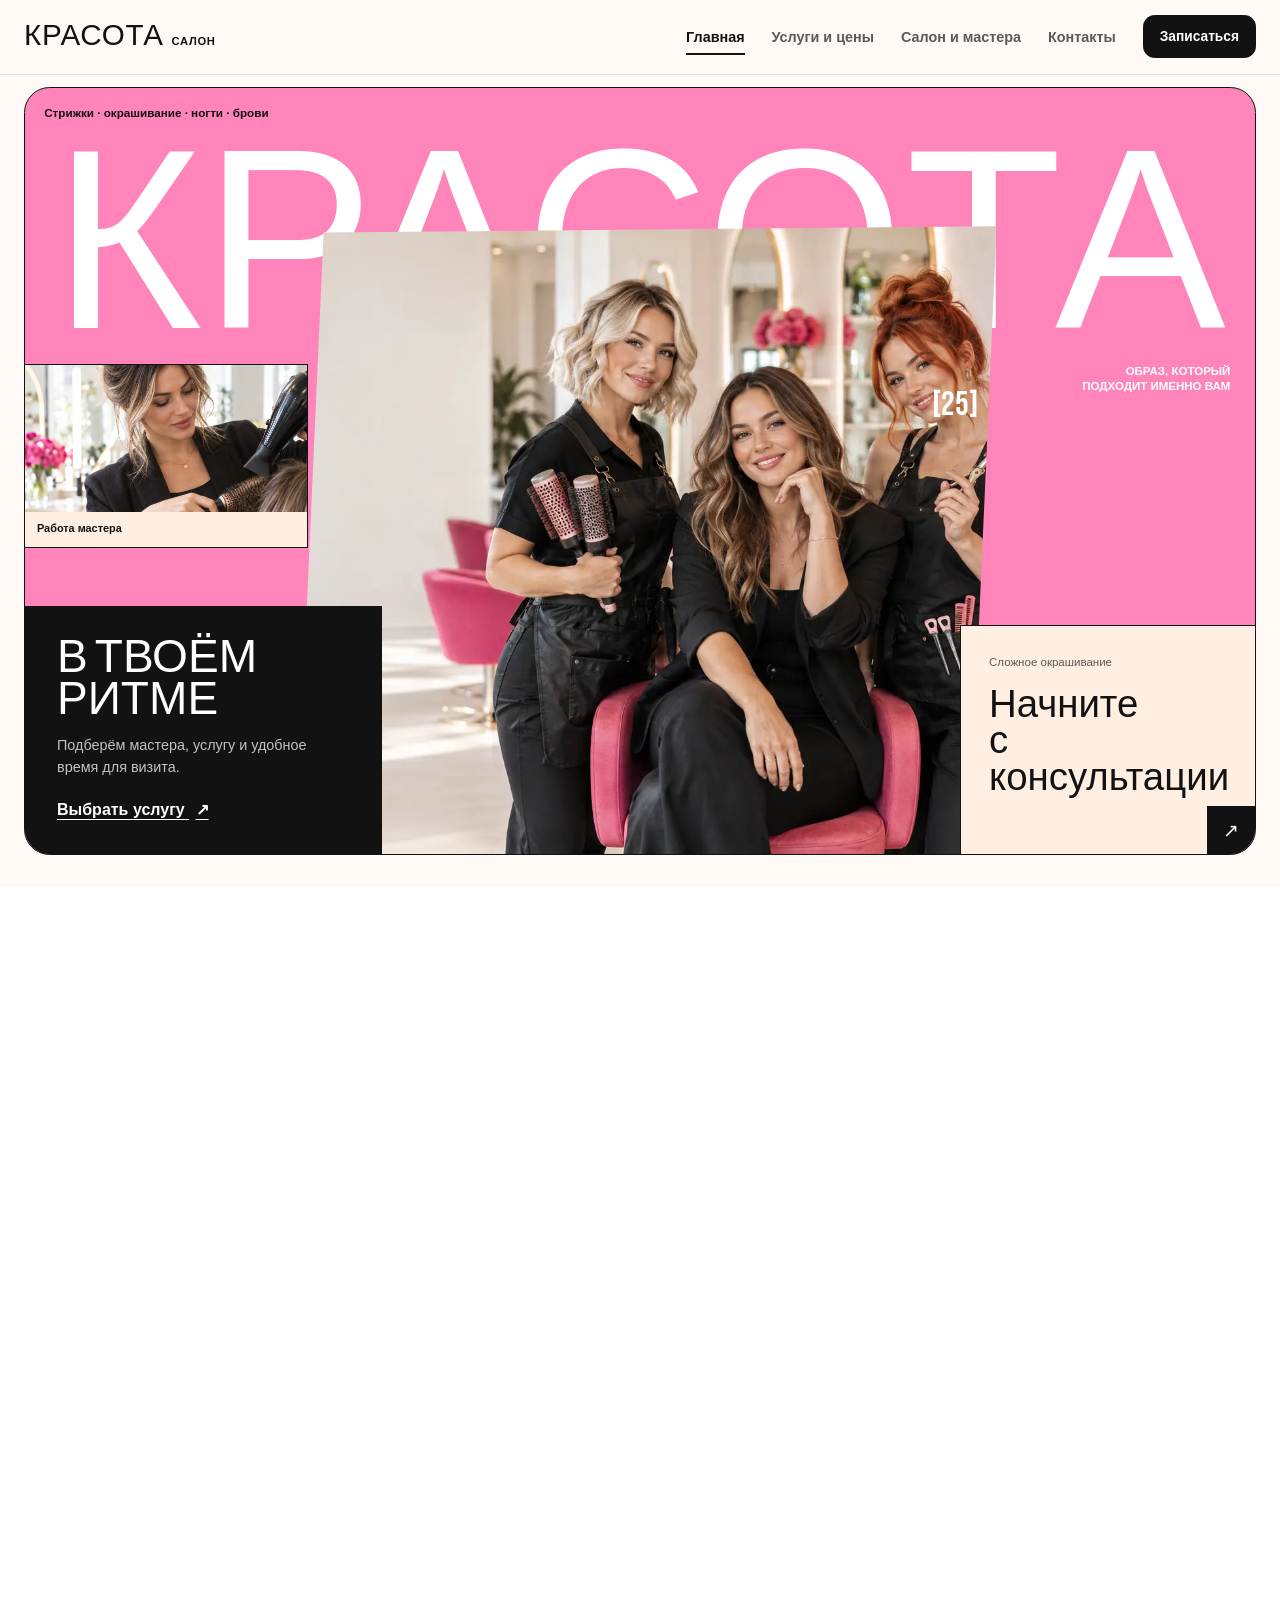
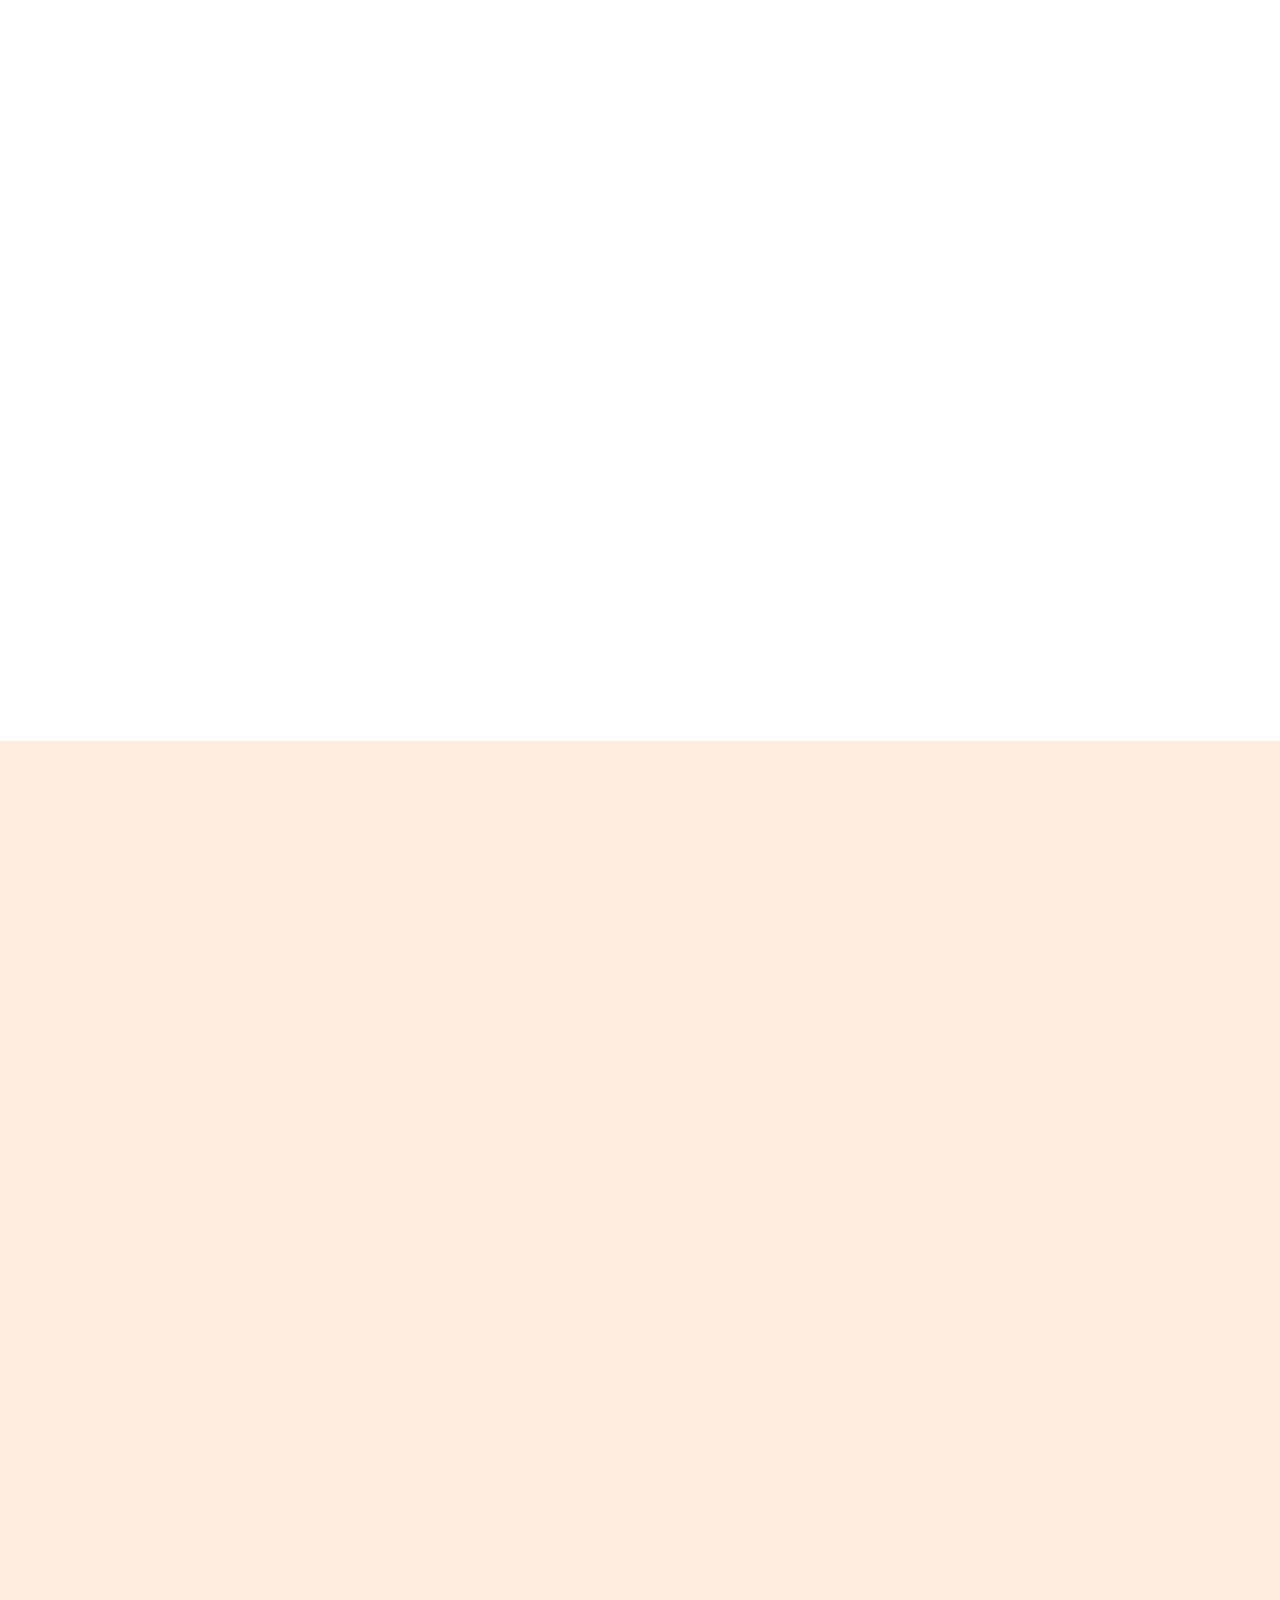
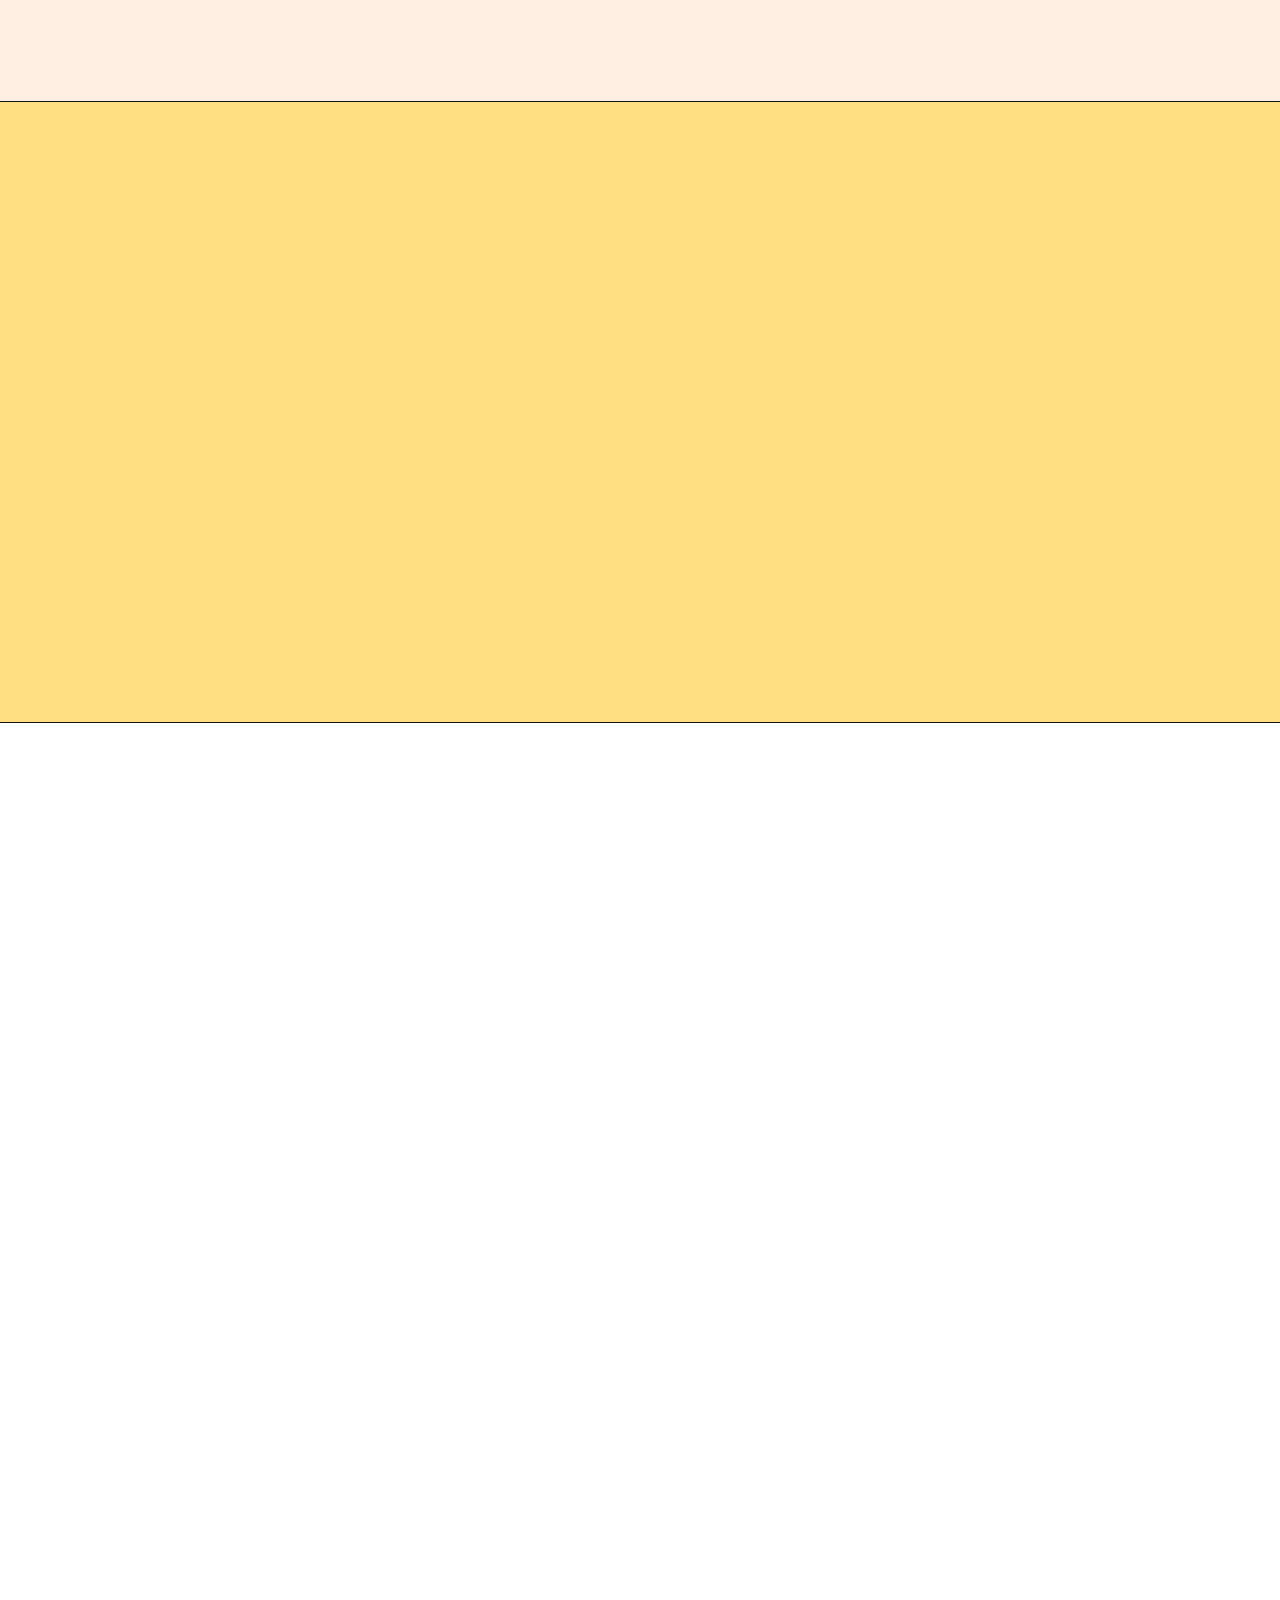
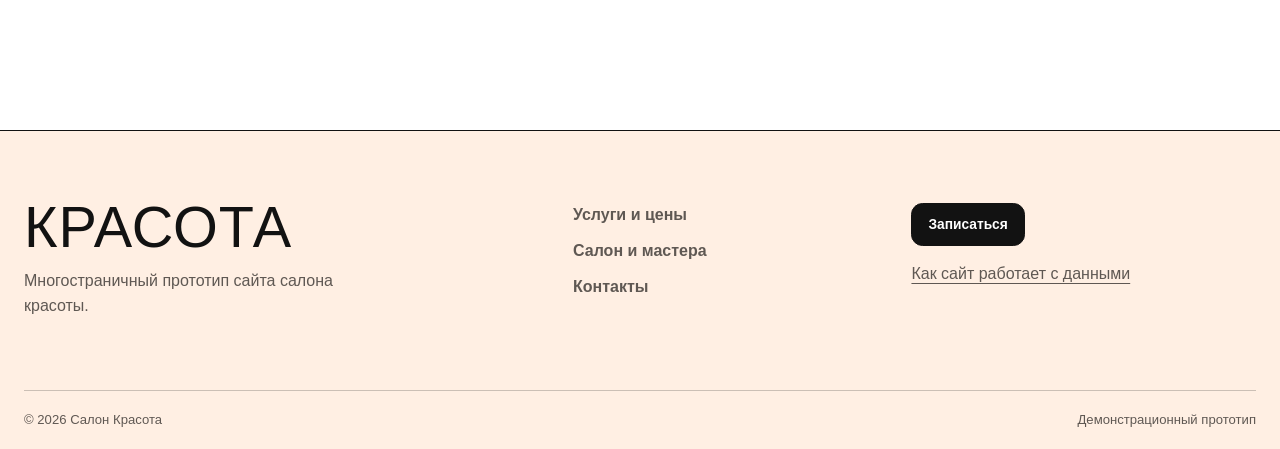
==== commit ee3b0933: "Adapt salon site to four-page editorial structure" ====
--- a/index.html
+++ b/index.html
@@ -7,174 +7,137 @@
   <meta name="robots" content="noindex, nofollow">
   <meta name="referrer" content="no-referrer">
   <meta http-equiv="Content-Security-Policy" content="default-src 'self'; img-src 'self' data:; style-src 'self'; script-src 'self'; connect-src 'none'; frame-src 'none'; font-src 'self'; object-src 'none'; base-uri 'self'; form-action 'none'">
-  <title>Салон Красота | прототип сайта</title>
-  <meta name="description" content="Яркий четырёхстраничный прототип сайта салона красоты с услугами, ценами, отзывами и записью через YCLIENTS.">
+  <title>Салон Красота | стрижки, окрашивание и уход</title>
+  <meta name="description" content="Многостраничный прототип сайта салона красоты: услуги, мастера, работы, отзывы, контакты и онлайн-запись.">
+  <link rel="preload" as="font" href="assets/BebasNeue-Regular.ttf" type="font/ttf" crossorigin>
   <link rel="preload" as="image" href="assets/hero-light-v2.webp" type="image/webp">
-  <link rel="icon" type="image/svg+xml" href="data:image/svg+xml,%3Csvg xmlns='http://www.w3.org/2000/svg' viewBox='0 0 64 64'%3E%3Crect width='64' height='64' rx='18' fill='%23d60055'/%3E%3Cpath d='M19 17v30M20 32l17-15M20 32l19 15' stroke='%23fff9fc' stroke-width='5' stroke-linecap='round' stroke-linejoin='round'/%3E%3C/svg%3E">
+  <link rel="icon" type="image/svg+xml" href="data:image/svg+xml,%3Csvg xmlns='http://www.w3.org/2000/svg' viewBox='0 0 64 64'%3E%3Crect width='64' height='64' rx='15' fill='%23ff84ba'/%3E%3Cpath d='M18 18h28v8H35v25h-7V26H18z' fill='%23121212'/%3E%3C/svg%3E">
   <link rel="stylesheet" href="assets/styles.css">
 </head>
 <body>
   <a class="skip-link" href="#main">Перейти к содержанию</a>
-
   <header class="site-header" data-entrance="header">
     <div class="shell header-inner">
-      <a class="brand" href="./" aria-label="Салон Красота, главная страница">
-        <span class="brand-mark" aria-hidden="true">К</span>
-        <span>Салон Красота</span>
-      </a>
-      <div class="nav-wrap">
-        <button class="menu-toggle" type="button" aria-expanded="false" aria-controls="site-nav" data-menu-toggle>Меню</button>
-        <nav class="site-nav" id="site-nav" aria-label="Основная навигация">
-          <a href="./" aria-current="page">Главная</a>
-          <a href="about.html">Преимущества</a>
-          <a href="services.html">Как добраться</a>
-          <a href="contacts.html">Контакты</a>
-          <a class="button button-primary button-small" href="https://yclients.com/" target="_blank" rel="noopener noreferrer external" referrerpolicy="no-referrer">Записаться</a>
-        </nav>
-      </div>
+      <a class="brand" href="./" aria-label="Салон Красота, главная страница"><span>КРАСОТА</span><small>салон</small></a>
+      <button class="menu-toggle" type="button" aria-expanded="false" aria-controls="site-nav" data-menu-toggle>Меню</button>
+      <nav class="site-nav" id="site-nav" aria-label="Основная навигация">
+        <a href="./" aria-current="page">Главная</a>
+        <a href="services.html">Услуги и цены</a>
+        <a href="about.html">Салон и мастера</a>
+        <a href="contacts.html">Контакты</a>
+        <a class="button button-dark button-small" href="https://yclients.com/" target="_blank" rel="noopener noreferrer external" referrerpolicy="no-referrer">Записаться</a>
+      </nav>
     </div>
   </header>
 
   <main id="main">
-    <section class="home-hero" aria-labelledby="hero-title">
-      <div class="shell home-hero-grid">
-        <div class="home-hero-copy">
-          <p class="eyebrow hero-enter hero-enter-first">Главный экран</p>
-          <h1 id="hero-title" class="hero-enter hero-enter-second">Здесь будут <span>ваши мастера</span></h1>
-          <p class="hero-summary hero-enter hero-enter-third">Фото команды, главное предложение салона и кнопка онлайн-записи.</p>
-          <div class="hero-actions hero-enter hero-enter-fourth">
-            <a class="button button-primary" href="https://yclients.com/" target="_blank" rel="noopener noreferrer external" referrerpolicy="no-referrer">Запись в YCLIENTS</a>
-            <a class="button button-secondary" href="#services">Смотреть структуру</a>
-          </div>
+    <section class="magazine-hero" aria-labelledby="hero-title">
+      <div class="shell magazine-frame">
+        <p class="hero-kicker hero-enter hero-enter-first">Стрижки · окрашивание · ногти · брови</p>
+        <h1 id="hero-title" class="hero-word hero-enter hero-enter-second">КРАСОТА</h1>
+        <div class="hero-number hero-enter hero-enter-third" aria-hidden="true">[25]</div>
+        <p class="hero-side-note hero-enter hero-enter-third">Образ, который<br>подходит именно вам</p>
+
+        <figure class="hero-person hero-photo-enter">
+          <img src="assets/hero-light-v2.webp" alt="Команда мастеров в светлом салоне красоты" width="1584" height="990">
+        </figure>
+
+        <div class="hero-story hero-enter hero-enter-fourth">
+          <strong>В ТВОЁМ РИТМЕ</strong>
+          <p>Подберём мастера, услугу и удобное время для визита.</p>
+          <a class="arrow-link" href="services.html">Выбрать услугу <span aria-hidden="true">↗</span></a>
         </div>
 
-        <div class="hero-collage" aria-label="Места для фотографий мастеров">
-          <figure class="photo-card photo-card-main hero-photo-enter">
-            <img src="assets/hero-light-v2.webp" alt="Временная фотография для будущего общего фото мастеров" width="1584" height="990" data-hero-image>
-            <figcaption>Здесь будет общее фото команды</figcaption>
-          </figure>
-          <figure class="photo-card photo-card-side photo-card-top hero-photo-enter">
-            <img src="assets/service-light-v2.webp" alt="Временная фотография для будущего портрета мастера" width="1120" height="1400">
-            <figcaption>Фото мастера</figcaption>
-          </figure>
-          <figure class="photo-card photo-card-side photo-card-bottom hero-photo-enter">
-            <img src="assets/interior-light-v2.webp" alt="Временная фотография для будущего кадра из салона" width="1120" height="1400">
-            <figcaption>Кадр из салона</figcaption>
-          </figure>
+        <figure class="hero-detail hero-photo-enter">
+          <img src="assets/service-light-v2.webp" alt="Мастер выполняет укладку волос" width="1120" height="1400">
+          <figcaption>Работа мастера</figcaption>
+        </figure>
+
+        <div class="hero-booking hero-enter hero-enter-fourth">
+          <span>Сложное окрашивание</span>
+          <strong>Начните с консультации</strong>
+          <a class="square-link" href="https://yclients.com/" target="_blank" rel="noopener noreferrer external" referrerpolicy="no-referrer" aria-label="Перейти к онлайн-записи">↗</a>
         </div>
       </div>
     </section>
 
-    <section class="marquee" aria-label="Содержание будущего сайта">
-      <div class="marquee-track">
-        <span>Ваши мастера</span><span>Ваши услуги</span><span>Ваши цены</span><span>Ваши отзывы</span>
-        <span aria-hidden="true">Ваши мастера</span><span aria-hidden="true">Ваши услуги</span><span aria-hidden="true">Ваши цены</span><span aria-hidden="true">Ваши отзывы</span>
-      </div>
-    </section>
-
-    <section class="section services-section" id="services">
+    <section class="section directions" aria-labelledby="directions-title">
       <div class="shell">
-        <header class="section-heading" data-reveal>
-          <p class="eyebrow">На главной странице</p>
-          <h2>Здесь будут услуги и цены</h2>
-          <p>Добавим реальные направления, описания и стоимость после получения прайса салона.</p>
+        <header class="stack-heading" data-reveal>
+          <p class="eyebrow">Выберите направление</p>
+          <h2 id="directions-title">ВСЁ ДЛЯ ОБРАЗА<br>В ОДНОМ МЕСТЕ</h2>
+          <p>На странице услуг покажем цену, длительность и состав каждой процедуры.</p>
         </header>
-
-        <div class="services-layout">
-          <figure class="section-photo section-photo-tall" data-reveal="image">
-            <img src="assets/service-light-v2.webp" alt="Временное изображение для блока услуг" width="1120" height="1400" loading="lazy">
-            <figcaption>Здесь будет фотография работы мастера</figcaption>
-          </figure>
-
-          <div class="price-prototype" data-reveal>
-            <div class="price-prototype-head">
-              <span>Структура будущего прайса</span>
-              <strong>Услуги</strong>
-            </div>
-            <div class="price-row">
-              <div><strong>Здесь будет название услуги</strong><small>Короткое описание услуги</small></div>
-              <span>Здесь будет цена</span>
-            </div>
-            <div class="price-row">
-              <div><strong>Здесь будет название услуги</strong><small>Короткое описание услуги</small></div>
-              <span>Здесь будет цена</span>
-            </div>
-            <div class="price-row">
-              <div><strong>Здесь будет название услуги</strong><small>Короткое описание услуги</small></div>
-              <span>Здесь будет цена</span>
-            </div>
-            <div class="price-row">
-              <div><strong>Здесь будет название услуги</strong><small>Короткое описание услуги</small></div>
-              <span>Здесь будет цена</span>
-            </div>
-            <a class="button button-light" href="https://yclients.com/" target="_blank" rel="noopener noreferrer external" referrerpolicy="no-referrer">Выбрать время</a>
-          </div>
+        <div class="direction-grid" data-reveal-group>
+          <a class="direction-tile tile-pink direction-wide" href="services.html#hair" data-reveal>
+            <span>Волосы</span><strong>Стрижки и укладки</strong><small>Форма, текстура, ежедневный образ</small>
+          </a>
+          <a class="direction-tile tile-yellow" href="services.html#color" data-reveal>
+            <span>Цвет</span><strong>Окрашивание</strong><small>От консультации до результата</small>
+          </a>
+          <a class="direction-tile tile-blue" href="services.html#nails" data-reveal>
+            <span>Детали</span><strong>Ногтевой сервис</strong><small>Маникюр и педикюр</small>
+          </a>
+          <a class="direction-tile tile-cream direction-wide" href="services.html#brows" data-reveal>
+            <span>Акценты</span><strong>Брови и макияж</strong><small>Коррекция, окрашивание и образ к событию</small>
+          </a>
         </div>
       </div>
     </section>
 
-    <section class="section reviews-section" id="reviews">
-      <div class="shell">
-        <header class="section-heading section-heading-narrow" data-reveal>
-          <p class="eyebrow">На главной странице</p>
-          <h2>Здесь будут отзывы клиентов</h2>
-          <p>Разместим только согласованные реальные отзывы без выдуманных имён и оценок.</p>
-        </header>
+    <section class="section work-preview" aria-labelledby="work-title">
+      <div class="shell work-layout">
+        <div class="work-copy" data-reveal>
+          <p class="eyebrow">Работы и атмосфера</p>
+          <h2 id="work-title">СНАЧАЛА СМОТРЯТ НА РЕЗУЛЬТАТ</h2>
+          <p>В галерее появятся реальные работы мастеров с названием услуги и автором. Так легче выбрать подходящий стиль.</p>
+          <a class="text-link" href="about.html#works">Смотреть будущую галерею</a>
+        </div>
+        <figure class="work-image work-image-wide" data-reveal="image">
+          <img src="assets/service-light-v2.webp" alt="Процесс укладки волос в салоне" width="1120" height="1400" loading="lazy">
+          <figcaption>Процесс и результат</figcaption>
+        </figure>
+        <figure class="work-image work-image-tall" data-reveal="image">
+          <img src="assets/interior-light-v2.webp" alt="Светлый интерьер салона с розовыми креслами" width="1120" height="1400" loading="lazy">
+          <figcaption>Пространство салона</figcaption>
+        </figure>
+      </div>
+    </section>
 
-        <div class="reviews-layout" data-reveal-group>
-          <blockquote class="review-card review-card-featured" data-reveal>
-            <p>«Здесь будет главный отзыв клиента о мастере, результате и впечатлении от салона»</p>
-            <footer>Имя клиента</footer>
-          </blockquote>
-          <div class="review-stack">
-            <blockquote class="review-card" data-reveal>
-              <p>«Здесь будет ещё один реальный отзыв»</p>
-              <footer>Имя клиента</footer>
-            </blockquote>
-            <blockquote class="review-card review-card-pink" data-reveal>
-              <p>«Здесь будет короткий отзыв из подтверждённого источника»</p>
-              <footer>Имя клиента</footer>
-            </blockquote>
-          </div>
+    <section class="section visit-section" aria-labelledby="visit-title">
+      <div class="shell visit-grid">
+        <div class="visit-title" data-reveal>
+          <p class="eyebrow">Перед визитом</p>
+          <h2 id="visit-title">ВСЁ ПОНЯТНО ДО ЗАПИСИ</h2>
+        </div>
+        <div class="visit-list" data-reveal-group>
+          <article data-reveal><strong>Понятная цена</strong><p>Покажем, что входит в услугу и от чего зависит доплата.</p></article>
+          <article data-reveal><strong>Подходящий мастер</strong><p>Укажем специализацию и примеры работ каждого специалиста.</p></article>
+          <article data-reveal><strong>Удобное время</strong><p>Запись откроется в действующей системе салона.</p></article>
         </div>
       </div>
     </section>
 
-    <section class="section next-pages-section">
-      <div class="shell next-pages-panel" data-reveal>
+    <section class="section consultation-section">
+      <div class="shell consultation-panel" data-reveal>
         <div>
-          <p class="eyebrow">Отдельные страницы</p>
-          <h2>Вся важная информация будет на месте</h2>
+          <p class="eyebrow">Для сложного окрашивания</p>
+          <h2>ОБСУДИТЕ РЕЗУЛЬТАТ И СТОИМОСТЬ ДО ВИЗИТА</h2>
+          <p>Администратор уточнит длину и густоту волос, желаемую технику и подберёт мастера.</p>
         </div>
-        <nav class="next-page-links" aria-label="Другие страницы сайта">
-          <a href="about.html"><span>Преимущества салона</span><strong aria-hidden="true">↗</strong></a>
-          <a href="services.html"><span>Как добраться</span><strong aria-hidden="true">↗</strong></a>
-          <a href="contacts.html"><span>Контакты</span><strong aria-hidden="true">↗</strong></a>
-        </nav>
+        <a class="button button-dark" href="https://yclients.com/" target="_blank" rel="noopener noreferrer external" referrerpolicy="no-referrer">Перейти к записи</a>
       </div>
     </section>
   </main>
 
   <footer class="site-footer">
-    <div class="shell footer-main">
-      <div class="footer-brand-block">
-        <a class="brand" href="./"><span class="brand-mark" aria-hidden="true">К</span><span>Салон Красота</span></a>
-        <p>Яркий прототип будущего сайта салона.</p>
-      </div>
-      <nav class="footer-links" aria-label="Навигация в подвале">
-        <a href="./">Главная</a>
-        <a href="about.html">Преимущества</a>
-        <a href="services.html">Как добраться</a>
-        <a href="contacts.html">Контакты</a>
-      </nav>
-      <div class="footer-actions">
-        <a class="button button-primary button-small" href="https://yclients.com/" target="_blank" rel="noopener noreferrer external" referrerpolicy="no-referrer">Записаться</a>
-        <button class="text-button" type="button" data-privacy-open>Как прототип работает с данными</button>
-      </div>
+    <div class="shell footer-grid">
+      <div><a class="footer-logo" href="./">КРАСОТА</a><p>Многостраничный прототип сайта салона красоты.</p></div>
+      <nav aria-label="Навигация в подвале"><a href="services.html">Услуги и цены</a><a href="about.html">Салон и мастера</a><a href="contacts.html">Контакты</a></nav>
+      <div class="footer-actions"><a class="button button-dark button-small" href="https://yclients.com/" target="_blank" rel="noopener noreferrer external" referrerpolicy="no-referrer">Записаться</a><button class="text-button" type="button" data-privacy-open>Как сайт работает с данными</button></div>
     </div>
     <div class="shell footer-bottom"><span>© <span data-year></span> Салон Красота</span><span>Демонстрационный прототип</span></div>
   </footer>
-
   <script src="assets/site.js" defer></script>
 </body>
 </html>
--- a/assets/styles.css
+++ b/assets/styles.css
@@ -1,33 +1,37 @@
+@font-face {
+  font-family: "Bebas Neue";
+  src: url("BebasNeue-Regular.ttf") format("truetype");
+  font-style: normal;
+  font-weight: 400;
+  font-display: swap;
+}
+
 :root {
   color-scheme: light;
-  --page: #fff8fb;
-  --surface: #ffffff;
-  --surface-soft: #ffe8f1;
-  --surface-strong: #ffc8dd;
-  --ink: #21131b;
-  --ink-soft: #6d5360;
-  --accent: #d60055;
-  --accent-dark: #a90043;
-  --accent-bright: #ff2b7f;
-  --accent-pale: #ffdce9;
-  --white: #fffdfd;
-  --line: rgba(64, 18, 37, 0.14);
-  --line-strong: rgba(64, 18, 37, 0.28);
-  --shadow: 0 24px 70px rgba(116, 8, 52, 0.15);
-  --shadow-small: 0 14px 38px rgba(116, 8, 52, 0.12);
-  --radius: 1.75rem;
-  --radius-small: 1.1rem;
-  --radius-control: 999px;
-  --font-body: "Avenir Next", "Segoe UI", Arial, sans-serif;
-  --font-display: "Arial Rounded MT Bold", "Trebuchet MS", "Avenir Next", Arial, sans-serif;
-  --ease-out: cubic-bezier(0.23, 1, 0.32, 1);
-  --ease-in-out: cubic-bezier(0.77, 0, 0.175, 1);
+  --pink: #ff84ba;
+  --pink-deep: #8a1d51;
+  --yellow: #ffdf82;
+  --blue: #99c2ff;
+  --cream: #ffefe3;
+  --paper: #fffaf6;
+  --white: #ffffff;
+  --ink: #121212;
+  --muted: #5f5853;
+  --line: rgba(18, 18, 18, 0.22);
+  --line-soft: rgba(18, 18, 18, 0.11);
+  --radius: 1.25rem;
+  --radius-small: 0.72rem;
+  --shell: min(1380px, calc(100% - 3rem));
+  --font-display: "Bebas Neue", "Arial Narrow", Impact, sans-serif;
+  --font-body: "Segoe UI", Arial, sans-serif;
+  --ease: cubic-bezier(0.22, 1, 0.36, 1);
+  --shadow: 0 24px 70px rgba(18, 18, 18, 0.14);
 }
 
 * { box-sizing: border-box; }
 
 html {
-  background: var(--page);
+  background: var(--paper);
   scroll-behavior: smooth;
   scroll-padding-top: 5.5rem;
 }
@@ -37,7 +41,7 @@
   min-width: 320px;
   overflow-x: clip;
   color: var(--ink);
-  background: var(--page);
+  background: var(--paper);
   font-family: var(--font-body);
   font-size: 1rem;
   line-height: 1.55;
@@ -46,52 +50,47 @@
 }
 
 body.is-locked { overflow: hidden; }
-
 a { color: inherit; }
 button, a { -webkit-tap-highlight-color: transparent; }
 button { font: inherit; }
 img { display: block; width: 100%; }
-figure, blockquote { margin: 0; }
+figure, blockquote, dl, dd { margin: 0; }
 [hidden] { display: none !important; }
 
 :focus-visible {
-  outline: 3px solid var(--accent);
+  outline: 3px solid var(--ink);
   outline-offset: 4px;
 }
 
 .skip-link {
   position: fixed;
-  top: 0.75rem;
-  left: 0.75rem;
+  top: 0.7rem;
+  left: 0.7rem;
   z-index: 100;
-  padding: 0.72rem 1rem;
-  border-radius: var(--radius-control);
+  padding: 0.75rem 1rem;
+  border-radius: var(--radius-small);
   color: var(--white);
-  background: var(--accent);
+  background: var(--ink);
   text-decoration: none;
   transform: translateY(-180%);
-  transition: transform 160ms var(--ease-out);
+  transition: transform 160ms var(--ease);
 }
 
 .skip-link:focus { transform: translateY(0); }
-
-.shell {
-  width: min(1380px, calc(100% - 3rem));
-  margin-inline: auto;
-}
+.shell { width: var(--shell); margin-inline: auto; }
 
 .site-header {
   position: sticky;
   top: 0;
-  z-index: 40;
-  border-bottom: 1px solid var(--line);
-  background: rgba(255, 248, 251, 0.86);
-  backdrop-filter: blur(22px) saturate(160%);
-  -webkit-backdrop-filter: blur(22px) saturate(160%);
+  z-index: 50;
+  border-bottom: 1px solid var(--line-soft);
+  background: rgba(255, 250, 246, 0.9);
+  backdrop-filter: blur(18px) saturate(150%);
+  -webkit-backdrop-filter: blur(18px) saturate(150%);
 }
 
 .header-inner {
-  min-height: 4.75rem;
+  min-height: 4.6rem;
   display: flex;
   align-items: center;
   justify-content: space-between;
@@ -100,60 +99,52 @@
 
 .brand {
   display: inline-flex;
-  align-items: center;
-  gap: 0.75rem;
-  color: var(--ink);
+  align-items: baseline;
+  gap: 0.48rem;
   text-decoration: none;
+  white-space: nowrap;
+}
+
+.brand span {
   font-family: var(--font-display);
-  font-size: 1.02rem;
-  font-weight: 900;
-  letter-spacing: -0.035em;
-  white-space: nowrap;
-}
-
-.brand-mark {
-  width: 2.35rem;
-  height: 2.35rem;
-  display: grid;
-  place-items: center;
-  border-radius: 0.8rem;
-  color: var(--white);
-  background: var(--accent);
-  box-shadow: 0 8px 22px rgba(214, 0, 85, 0.22);
-  font-size: 1rem;
-  font-weight: 900;
-}
-
-.nav-wrap,
+  font-size: 1.85rem;
+  line-height: 1;
+  letter-spacing: 0.025em;
+}
+
+.brand small {
+  font-size: 0.7rem;
+  font-weight: 800;
+  letter-spacing: 0.06em;
+  text-transform: uppercase;
+}
+
 .site-nav {
   display: flex;
   align-items: center;
-}
-
-.site-nav { gap: clamp(1rem, 1.8vw, 1.8rem); }
+  gap: clamp(1rem, 2.1vw, 2rem);
+}
 
 .site-nav > a:not(.button) {
   position: relative;
-  color: var(--ink-soft);
+  color: var(--muted);
   text-decoration: none;
   font-size: 0.9rem;
   font-weight: 720;
   white-space: nowrap;
-  transition: color 150ms ease;
 }
 
 .site-nav > a:not(.button)::after {
   content: "";
   position: absolute;
   right: 0;
-  bottom: -0.38rem;
+  bottom: -0.45rem;
   left: 0;
   height: 2px;
-  border-radius: 2px;
-  background: var(--accent);
+  background: var(--ink);
   transform: scaleX(0);
   transform-origin: right;
-  transition: transform 220ms var(--ease-out);
+  transition: transform 220ms var(--ease);
 }
 
 .site-nav > a:not(.button):hover,
@@ -167,977 +158,512 @@
 
 .menu-toggle {
   display: none;
-  min-height: 2.75rem;
-  padding: 0.55rem 1rem;
-  border: 1px solid var(--line-strong);
-  border-radius: var(--radius-control);
+  min-height: 2.7rem;
+  padding: 0.62rem 0.95rem;
+  border: 1px solid var(--ink);
+  border-radius: var(--radius-small);
   color: var(--ink);
-  background: var(--surface);
+  background: var(--cream);
   cursor: pointer;
-  font-size: 0.9rem;
-  font-weight: 780;
+  font-weight: 800;
 }
 
 .button {
-  min-height: 3.25rem;
+  min-height: 3.3rem;
   display: inline-flex;
   align-items: center;
   justify-content: center;
-  padding: 0.86rem 1.4rem;
+  padding: 0.9rem 1.35rem;
   border: 1px solid transparent;
-  border-radius: var(--radius-control);
+  border-radius: var(--radius-small);
   text-decoration: none;
-  font-size: 0.95rem;
-  font-weight: 800;
+  font-size: 0.94rem;
+  font-weight: 820;
   line-height: 1;
   white-space: nowrap;
-  cursor: pointer;
-  transition:
-    transform 150ms var(--ease-out),
-    color 150ms ease,
-    background-color 150ms ease,
-    border-color 150ms ease,
-    box-shadow 150ms ease,
-    opacity 150ms ease;
-}
-
-.button:active { transform: scale(0.97); }
-.button-small { min-height: 2.75rem; padding: 0.72rem 1.1rem; font-size: 0.88rem; }
-
-.button-primary {
-  color: var(--white);
-  background: var(--accent);
-  border-color: var(--accent);
-  box-shadow: 0 10px 30px rgba(214, 0, 85, 0.22);
-}
-
-.button-secondary {
-  color: var(--ink);
-  background: rgba(255, 255, 255, 0.78);
-  border-color: var(--line-strong);
-  backdrop-filter: blur(12px);
-  -webkit-backdrop-filter: blur(12px);
-}
-
-.button-light {
-  color: var(--accent-dark);
-  background: var(--white);
-  border-color: var(--white);
-  box-shadow: 0 10px 26px rgba(96, 0, 38, 0.14);
-}
-
-.button-muted {
-  color: #725d66;
-  background: rgba(255, 255, 255, 0.62);
-  border-color: rgba(255, 255, 255, 0.8);
-  cursor: default;
-  box-shadow: none;
-}
-
-.text-button {
-  padding: 0;
-  border: 0;
-  color: var(--ink-soft);
-  background: transparent;
-  cursor: pointer;
-  text-decoration: underline;
-  text-decoration-thickness: 1px;
-  text-underline-offset: 0.25rem;
-  transition: color 150ms ease;
-}
+  transition: transform 180ms var(--ease), background-color 180ms ease, color 180ms ease, box-shadow 180ms ease;
+}
+
+.button-small { min-height: 2.7rem; padding: 0.72rem 1rem; font-size: 0.86rem; }
+.button-dark { color: var(--white); background: var(--ink); border-color: var(--ink); }
+.button-light { color: var(--ink); background: var(--white); border-color: var(--white); }
+.button-outline { color: var(--ink); background: transparent; border-color: var(--ink); }
+.button-disabled { color: var(--muted); background: rgba(255,255,255,0.55); border-color: var(--line); cursor: default; }
 
 @media (hover: hover) and (pointer: fine) {
-  .button:hover { transform: translateY(-2px); }
-  .button-primary:hover {
-    color: var(--white);
-    background: var(--accent-dark);
-    border-color: var(--accent-dark);
-    box-shadow: 0 14px 34px rgba(169, 0, 67, 0.25);
-  }
-  .button-secondary:hover { background: var(--surface); border-color: var(--ink); }
-  .button-light:hover { color: var(--accent-dark); box-shadow: 0 15px 32px rgba(96, 0, 38, 0.2); }
-  .text-button:hover { color: var(--accent); }
+  .button:not(.button-disabled):hover { transform: translateY(-3px); box-shadow: 0 10px 22px rgba(18,18,18,0.18); }
+  .button-dark:hover { color: var(--ink); background: var(--white); }
+  .button-light:hover { color: var(--white); background: var(--ink); border-color: var(--ink); }
+  .button-outline:hover { color: var(--white); background: var(--ink); }
 }
 
 h1, h2, h3, p { margin-top: 0; }
 h1, h2, h3 { text-wrap: balance; }
-
-h1, h2, h3 {
+h1, h2, h3, .footer-logo { font-family: var(--font-display); font-weight: 400; letter-spacing: 0.015em; line-height: 0.92; }
+h2 { max-width: 14ch; margin-bottom: 1.35rem; font-size: clamp(3.5rem, 7vw, 7rem); }
+h3 { margin-bottom: 0.8rem; font-size: clamp(2.2rem, 4vw, 4.1rem); }
+
+.eyebrow {
+  margin-bottom: 0.85rem;
+  color: var(--pink-deep);
+  font-size: 0.82rem;
+  font-weight: 850;
+  letter-spacing: 0.04em;
+  text-transform: uppercase;
+}
+
+.section { padding: clamp(5.5rem, 10vw, 9.5rem) 0; }
+.stack-heading { max-width: 58rem; margin-bottom: clamp(3rem, 6vw, 5.5rem); }
+.stack-heading > p:last-child { max-width: 42rem; margin-bottom: 0; color: var(--muted); font-size: clamp(1rem, 1.45vw, 1.2rem); }
+
+/* Главная: журнальная композиция */
+.magazine-hero { padding: 0.8rem 0 2rem; }
+
+.magazine-frame {
+  position: relative;
+  min-height: min(48rem, calc(100dvh - 6.15rem));
+  overflow: hidden;
+  border: 1px solid var(--ink);
+  border-radius: calc(var(--radius) + 0.35rem);
+  background: var(--pink);
+  isolation: isolate;
+}
+
+.hero-kicker {
+  position: absolute;
+  top: 1rem;
+  left: 1.2rem;
+  z-index: 5;
+  margin: 0;
+  font-size: 0.73rem;
+  font-weight: 800;
+}
+
+.hero-word {
+  position: absolute;
+  top: clamp(2.7rem, 8vh, 5rem);
+  right: 1.2rem;
+  left: 1.2rem;
+  z-index: 0;
+  margin: 0;
+  color: var(--white);
   font-family: var(--font-display);
-  letter-spacing: -0.06em;
-  line-height: 0.96;
-}
-
-h1 {
-  margin-bottom: 1.5rem;
-  font-size: clamp(3.25rem, 7vw, 6.8rem);
-  font-weight: 900;
-}
-
-h2 {
-  max-width: 15ch;
-  margin-bottom: 1.2rem;
-  font-size: clamp(2.65rem, 5.4vw, 5.7rem);
-  font-weight: 900;
-}
-
-h3 {
+  font-size: clamp(9rem, 20vw, 18rem);
+  font-weight: 400;
+  letter-spacing: 0.005em;
+  line-height: 0.72;
+  text-align: center;
+  white-space: nowrap;
+}
+
+.hero-number {
+  position: absolute;
+  top: 38%;
+  right: 22.5%;
+  z-index: 5;
+  color: var(--white);
+  font-family: var(--font-display);
+  font-size: 2.1rem;
+}
+
+.hero-side-note {
+  position: absolute;
+  top: 36%;
+  right: 2%;
+  z-index: 5;
+  margin: 0;
+  color: var(--white);
+  font-size: 0.72rem;
+  font-weight: 800;
+  line-height: 1.25;
+  text-align: right;
+  text-transform: uppercase;
+}
+
+.hero-person {
+  position: absolute;
+  top: 18%;
+  right: 21%;
+  bottom: 0;
+  left: 22%;
+  z-index: 2;
+  overflow: hidden;
+  border-inline: 1px solid rgba(18,18,18,0.3);
+  background: var(--cream);
+  clip-path: polygon(4% 1%, 100% 0, 96% 100%, 0 100%);
+}
+
+.hero-person img {
+  height: 100%;
+  object-fit: cover;
+  object-position: 66% center;
+  transform: scale(1.03);
+}
+
+.hero-story {
+  position: absolute;
+  bottom: 0;
+  left: 0;
+  z-index: 6;
+  width: 29%;
+  min-height: 31%;
+  padding: clamp(1.3rem, 2.5vw, 2.5rem);
+  color: var(--white);
+  background: var(--ink);
+}
+
+.hero-story strong {
+  display: block;
   margin-bottom: 0.7rem;
-  font-size: clamp(1.4rem, 2.3vw, 2rem);
-  font-weight: 900;
-  line-height: 1.05;
-}
-
-.eyebrow {
-  margin-bottom: 1rem;
-  color: var(--accent);
-  font-size: 0.9rem;
-  font-weight: 850;
-  letter-spacing: -0.015em;
-}
-
-.section { padding: clamp(5.5rem, 10vw, 9.5rem) 0; }
-
-.section-heading {
-  max-width: 62rem;
-  margin-bottom: clamp(3rem, 6vw, 5.5rem);
-}
-
-.section-heading-narrow { max-width: 49rem; }
-
-.section-heading > p:last-child {
-  max-width: 42rem;
-  margin-bottom: 0;
-  color: var(--ink-soft);
-  font-size: clamp(1rem, 1.4vw, 1.22rem);
-}
-
-.home-hero {
-  min-height: calc(100dvh - 4.75rem);
-  display: flex;
-  align-items: center;
-  padding: clamp(1.5rem, 3.4vw, 3.2rem) 0 clamp(3.5rem, 6vw, 5.5rem);
-}
-
-.home-hero-grid {
-  display: grid;
-  grid-template-columns: minmax(0, 0.86fr) minmax(0, 1.14fr);
-  align-items: center;
-  gap: clamp(2rem, 5vw, 6rem);
-}
-
-.home-hero-copy { position: relative; z-index: 2; }
-.home-hero-copy h1 { max-width: 8.8ch; }
-
-.home-hero-copy h1 span,
-.page-hero-copy h1 span,
-.contact-hero-copy h1 span {
-  display: block;
-  width: fit-content;
-  padding-bottom: 0.08em;
-  color: transparent;
-  background: linear-gradient(100deg, var(--accent-dark), var(--accent-bright), var(--accent-dark));
-  background-size: 220% 100%;
-  -webkit-background-clip: text;
-  background-clip: text;
-}
-
-.motion-ready .home-hero-copy h1 span,
-.motion-ready .page-hero-copy h1 span,
-.motion-ready .contact-hero-copy h1 span {
-  animation: gradient-shift 6s ease-in-out infinite;
-}
-
-.hero-summary {
-  max-width: 34rem;
-  margin-bottom: 0;
-  color: var(--ink-soft);
-  font-size: clamp(1.05rem, 1.5vw, 1.28rem);
-  line-height: 1.5;
-}
-
-.hero-actions {
-  display: flex;
-  flex-wrap: wrap;
-  gap: 0.75rem;
-  margin-top: 2rem;
-}
-
-.hero-collage {
-  position: relative;
-  min-height: clamp(34rem, 48vw, 43rem);
+  font-family: var(--font-display);
+  font-size: clamp(2rem, 3.6vw, 4.2rem);
+  font-weight: 400;
+  line-height: 0.92;
+}
+
+.hero-story p { max-width: 22rem; margin-bottom: 1.2rem; color: rgba(255,255,255,0.74); font-size: 0.9rem; }
+.arrow-link, .text-link { font-weight: 850; text-underline-offset: 0.28rem; }
+.arrow-link { color: var(--white); }
+.arrow-link span { margin-left: 0.4rem; }
+
+.hero-detail {
+  position: absolute;
+  top: 36%;
+  left: 0;
+  z-index: 4;
+  width: 23%;
+  height: 24%;
   overflow: hidden;
-  border-radius: calc(var(--radius) + 0.75rem);
-  background:
-    radial-gradient(circle at 86% 15%, rgba(255, 255, 255, 0.92), transparent 30%),
-    linear-gradient(140deg, var(--surface-strong), var(--surface-soft) 62%, var(--surface));
-  isolation: isolate;
-}
-
-.hero-collage::before {
-  content: "";
-  position: absolute;
-  width: 17rem;
-  height: 17rem;
-  right: -5rem;
-  bottom: -5rem;
-  border-radius: 50%;
-  background: var(--accent);
-  opacity: 0.9;
-}
-
-.photo-card {
-  position: absolute;
-  overflow: hidden;
-  border: 0.45rem solid var(--surface);
-  border-radius: var(--radius);
-  background: var(--surface);
-  box-shadow: var(--shadow);
-}
-
-.section-photo,
-.page-hero-photo,
-.contact-hero-photo,
-.advantage-photo { position: relative; }
-
-.photo-card::after,
-.section-photo::after,
-.page-hero-photo::after,
-.contact-hero-photo::after,
-.advantage-photo::after {
-  content: "";
-  position: absolute;
-  inset: 0;
-  z-index: 4;
-  background: linear-gradient(100deg, transparent 25%, rgba(255, 255, 255, 0.72) 48%, transparent 72%);
-  transform: translateX(-100%);
-  pointer-events: none;
-  animation: image-shimmer 1.6s ease infinite;
-  transition: opacity 200ms ease;
-}
-
-.photo-card.is-loaded::after,
-.section-photo.is-loaded::after,
-.page-hero-photo.is-loaded::after,
-.contact-hero-photo.is-loaded::after,
-.advantage-photo.is-loaded::after { opacity: 0; animation: none; }
-
-.photo-card img {
-  height: calc(100% - 3rem);
-  object-fit: cover;
-  transition: transform 700ms var(--ease-out);
-}
-
-.photo-card figcaption,
-.section-photo figcaption,
-.page-hero-photo figcaption,
-.contact-hero-photo figcaption,
-.advantage-photo figcaption {
-  min-height: 3rem;
-  display: flex;
-  align-items: center;
-  padding: 0.65rem 0.85rem;
-  color: var(--ink-soft);
-  background: var(--surface);
-  font-size: 0.78rem;
-  font-weight: 760;
-  line-height: 1.2;
-}
-
-.photo-card-main {
-  top: 7%;
-  left: 5%;
-  width: 77%;
-  height: 60%;
-  z-index: 1;
-}
-
-.photo-card-main img { object-position: center; }
-.motion-ready .photo-card-main img { animation: image-breathe 9s var(--ease-in-out) infinite alternate; }
-
-.photo-card-side {
-  width: 34%;
-  height: 46%;
-}
-
-.photo-card-side img { object-position: center; }
-
-.photo-card-top {
-  top: 4%;
-  right: 4%;
-  z-index: 3;
-  transform: rotate(3deg);
-}
-
-.photo-card-bottom {
-  right: 12%;
-  bottom: 4%;
-  z-index: 2;
-  transform: rotate(-3deg);
-}
-
-.motion-ready .photo-card-top { animation: photo-float-one 7s var(--ease-in-out) 1s infinite; }
-.motion-ready .photo-card-bottom { animation: photo-float-two 8s var(--ease-in-out) 0.6s infinite; }
-
-@media (hover: hover) and (pointer: fine) {
-  .photo-card:hover img { transform: scale(1.045); }
-}
-
-.marquee {
-  overflow: hidden;
-  color: var(--white);
-  background: var(--accent);
-  border-block: 1px solid rgba(255, 255, 255, 0.28);
-}
-
-.marquee-track {
-  width: max-content;
-  display: flex;
-  align-items: center;
-  will-change: transform;
-}
-
-.marquee-track span {
-  min-width: max-content;
-  padding: 1.1rem 2.5rem;
-  border-right: 1px solid rgba(255, 255, 255, 0.38);
-  font-family: var(--font-display);
-  font-size: clamp(2rem, 4vw, 4.2rem);
-  font-weight: 900;
-  letter-spacing: -0.055em;
-  line-height: 1;
-}
-
-.motion-ready .marquee-track { animation: marquee-left 22s linear infinite; }
-
-.services-section { background: var(--surface); }
-
-.services-layout {
-  display: grid;
-  grid-template-columns: minmax(0, 0.78fr) minmax(0, 1.22fr);
-  gap: clamp(1rem, 2.2vw, 2rem);
-  align-items: stretch;
-}
-
-.section-photo {
-  overflow: hidden;
-  border-radius: var(--radius);
-  background: var(--surface-soft);
-  box-shadow: var(--shadow-small);
-}
-
-.section-photo img {
-  height: calc(100% - 3.25rem);
-  object-fit: cover;
-}
-
-.section-photo-tall { min-height: 42rem; }
-
-.price-prototype {
-  display: flex;
-  flex-direction: column;
-  padding: clamp(1.6rem, 3.4vw, 3.5rem);
-  border-radius: var(--radius);
-  color: var(--white);
-  background: var(--accent);
-  box-shadow: var(--shadow);
-}
-
-.price-prototype-head {
-  display: flex;
-  align-items: flex-end;
-  justify-content: space-between;
-  gap: 1rem;
-  margin-bottom: 1.5rem;
-  padding-bottom: 1.5rem;
-  border-bottom: 1px solid rgba(255, 255, 255, 0.38);
-}
-
-.price-prototype-head span { color: rgba(255, 255, 255, 0.72); font-size: 0.9rem; font-weight: 740; }
-.price-prototype-head strong { font-family: var(--font-display); font-size: clamp(2.5rem, 4vw, 4.4rem); line-height: 0.9; }
-
-.price-row {
-  display: grid;
-  grid-template-columns: minmax(0, 1fr) auto;
-  align-items: center;
-  gap: 1.25rem;
-  padding: 1.45rem 0;
-  border-bottom: 1px solid rgba(255, 255, 255, 0.28);
-}
-
-.price-row strong { display: block; margin-bottom: 0.25rem; font-size: 1.05rem; }
-.price-row small { color: rgba(255, 255, 255, 0.68); font-size: 0.88rem; }
-.price-row > span { max-width: 9rem; text-align: right; font-weight: 850; }
-.price-prototype .button { align-self: flex-start; margin-top: auto; transform: translateY(1rem); }
-
-.reviews-section { background: var(--surface-soft); }
-
-.reviews-layout {
-  display: grid;
-  grid-template-columns: minmax(0, 1.25fr) minmax(18rem, 0.75fr);
-  gap: 1rem;
-}
-
-.review-stack { display: grid; gap: 1rem; }
-
-.review-card {
-  min-height: 16rem;
-  display: flex;
-  flex-direction: column;
-  justify-content: space-between;
-  padding: clamp(1.6rem, 3vw, 3rem);
-  border: 1px solid var(--line);
-  border-radius: var(--radius);
-  background: var(--surface);
-  box-shadow: 0 12px 34px rgba(116, 8, 52, 0.08);
-  transition: transform 300ms var(--ease-out), box-shadow 300ms var(--ease-out);
-}
-
-.review-card p {
-  max-width: 24ch;
-  margin-bottom: 2.5rem;
-  font-family: var(--font-display);
-  font-size: clamp(1.45rem, 2.6vw, 2.45rem);
-  font-weight: 850;
-  line-height: 1.08;
-  letter-spacing: -0.045em;
-}
-
-.review-card footer { color: var(--ink-soft); font-size: 0.92rem; font-weight: 760; }
-.review-card-featured { min-height: 33rem; color: var(--white); background: var(--accent-dark); }
-.review-card-featured p { max-width: 22ch; font-size: clamp(2.2rem, 4vw, 4.25rem); }
-.review-card-featured footer { color: rgba(255, 255, 255, 0.7); }
-.review-card-pink { background: var(--surface-strong); }
-
-@media (hover: hover) and (pointer: fine) {
-  .review-card:hover { transform: translateY(-5px); box-shadow: var(--shadow-small); }
-}
-
-.next-pages-section { padding-top: 0; background: var(--surface-soft); }
-
-.next-pages-panel {
-  display: grid;
-  grid-template-columns: minmax(0, 0.9fr) minmax(0, 1.1fr);
-  gap: clamp(2rem, 7vw, 7rem);
-  padding: clamp(2rem, 5vw, 5rem);
-  border-radius: var(--radius);
-  background: var(--surface);
-  box-shadow: var(--shadow-small);
-}
-
-.next-pages-panel h2 { max-width: 10ch; margin-bottom: 0; font-size: clamp(2.6rem, 4.8vw, 5rem); }
-.next-page-links { display: flex; flex-direction: column; justify-content: center; }
-
-.next-page-links a {
-  display: flex;
-  align-items: center;
-  justify-content: space-between;
-  gap: 1rem;
-  padding: 1.5rem 0;
-  border-bottom: 1px solid var(--line);
-  text-decoration: none;
-  font-family: var(--font-display);
-  font-size: clamp(1.35rem, 2vw, 2rem);
-  font-weight: 850;
-  letter-spacing: -0.04em;
-  transition: color 150ms ease, padding-left 300ms var(--ease-out);
-}
-
-.next-page-links a:first-child { border-top: 1px solid var(--line); }
-.next-page-links strong { color: var(--accent); font-size: 1.2em; }
-
-@media (hover: hover) and (pointer: fine) {
-  .next-page-links a:hover { padding-left: 0.6rem; color: var(--accent); }
-}
-
-.page-hero {
-  min-height: calc(100dvh - 4.75rem);
-  display: flex;
-  align-items: center;
-  padding: clamp(2rem, 4vw, 4rem) 0;
-}
-
-.page-hero-pink { background: linear-gradient(135deg, var(--surface-soft), var(--page)); }
-
-.page-hero-grid {
-  display: grid;
-  grid-template-columns: minmax(0, 0.95fr) minmax(0, 1.05fr);
-  align-items: center;
-  gap: clamp(2rem, 6vw, 7rem);
-}
-
-.page-hero-copy h1 { max-width: 10ch; }
-.page-hero-copy .button { margin-top: 2rem; }
-
-.page-hero-photo,
-.contact-hero-photo {
-  overflow: hidden;
-  border: 0.5rem solid var(--surface);
-  border-radius: var(--radius);
-  background: var(--surface);
-  box-shadow: var(--shadow);
-}
-
-.page-hero-photo img {
-  height: min(66dvh, 42rem);
-  min-height: 30rem;
-  object-fit: cover;
-}
-
-.advantages-page-section { background: var(--surface); }
-
-.advantages-mosaic {
-  display: grid;
-  grid-template-columns: repeat(12, minmax(0, 1fr));
-  gap: 1rem;
-}
-
-.advantage-placeholder,
-.advantage-photo {
-  min-height: 22rem;
-  overflow: hidden;
-  border-radius: var(--radius);
-  background: var(--page);
-  box-shadow: 0 10px 32px rgba(116, 8, 52, 0.08);
-}
-
-.advantage-placeholder {
-  grid-column: span 5;
-  display: flex;
-  flex-direction: column;
-  justify-content: flex-end;
-  padding: clamp(1.6rem, 3vw, 3rem);
-}
-
-.advantage-placeholder > span { margin-bottom: auto; color: var(--accent); font-size: 0.88rem; font-weight: 800; }
-.advantage-placeholder p { max-width: 34rem; margin-bottom: 0; color: var(--ink-soft); }
-.advantage-placeholder-large { grid-column: span 7; min-height: 31rem; color: var(--white); background: var(--accent); }
-.advantage-placeholder-large > span, .advantage-placeholder-large p { color: rgba(255, 255, 255, 0.74); }
-.advantage-placeholder-large h3 { max-width: 15ch; font-size: clamp(2.5rem, 4vw, 4.7rem); }
-.advantage-placeholder-soft { grid-column: span 7; background: var(--surface-soft); }
-
-.advantage-photo { grid-column: span 5; min-height: 31rem; }
-.advantage-photo img { height: calc(100% - 3.25rem); object-fit: cover; }
-
-.compact-cta-section { background: var(--page); }
-.compact-cta {
-  display: flex;
-  align-items: flex-end;
-  justify-content: space-between;
-  gap: 2rem;
-  padding: clamp(2rem, 5vw, 5rem);
-  border-radius: var(--radius);
-  background: var(--surface-strong);
-}
-.compact-cta h2 { max-width: 12ch; margin-bottom: 0; font-size: clamp(2.5rem, 4.8vw, 5rem); }
-
-.directions-hero { background: var(--surface); }
-.directions-hero .page-hero-photo img { object-position: center; }
-
-.route-section { background: var(--page); }
-.route-layout { display: grid; }
-
-.route-points {
-  display: grid;
-  grid-template-columns: minmax(0, 1.1fr) minmax(0, 0.9fr);
-  gap: 1rem;
-  margin-bottom: 1rem;
-}
-
-.route-point {
-  min-height: 16rem;
-  display: grid;
-  grid-template-columns: auto minmax(0, 1fr);
-  align-items: end;
-  gap: 1.25rem;
-  padding: clamp(1.5rem, 3vw, 3rem);
-  border: 1px solid var(--line);
-  border-radius: var(--radius);
-  background: var(--surface);
-}
-
-.route-point:nth-child(2),
-.route-point:nth-child(3) { background: var(--surface-soft); }
-
-.route-point-accent { color: var(--white); background: var(--accent) !important; border-color: var(--accent); }
-.route-point-accent p { color: rgba(255, 255, 255, 0.74) !important; }
-.route-point h3 { margin-bottom: 0.55rem; }
-.route-point p { margin-bottom: 0; color: var(--ink-soft); }
-
-.route-icon {
-  width: 3.4rem;
-  height: 3.4rem;
-  display: grid;
-  place-items: center;
-  border: 1px solid currentColor;
-  border-radius: var(--radius-small);
-  color: var(--accent);
-  font-family: var(--font-display);
-  font-size: 1rem;
-  font-weight: 900;
-}
-
-.route-point-accent .route-icon { color: var(--white); }
-
-.route-map-placeholder {
-  display: grid;
-  grid-template-columns: minmax(0, 1fr) auto;
-  align-items: end;
-  gap: 2rem;
-  padding: clamp(2rem, 5vw, 5rem);
-  border-radius: var(--radius);
-  background:
-    linear-gradient(rgba(255, 255, 255, 0.55) 1px, transparent 1px),
-    linear-gradient(90deg, rgba(255, 255, 255, 0.55) 1px, transparent 1px),
-    var(--surface-strong);
-  background-size: 2.5rem 2.5rem;
-}
-
-.route-map-placeholder h2 { max-width: 13ch; }
-.route-map-placeholder p:last-child { max-width: 39rem; margin-bottom: 0; color: var(--ink-soft); }
-
-.contact-hero {
-  min-height: calc(100dvh - 4.75rem);
-  display: flex;
-  align-items: center;
-  padding: clamp(2rem, 4vw, 4rem) 0;
-  background: linear-gradient(155deg, var(--page), var(--surface-soft));
-}
-
-.contact-hero-grid {
-  display: grid;
-  grid-template-columns: minmax(0, 1.05fr) minmax(21rem, 0.7fr);
-  align-items: center;
-  gap: clamp(2rem, 7vw, 8rem);
-}
-
-.contact-hero-copy h1 { max-width: 9.5ch; }
-.contact-hero-photo { transform: rotate(2deg); }
-.contact-hero-photo img { height: min(68dvh, 44rem); min-height: 31rem; object-fit: cover; }
-
-.contacts-section { background: var(--surface); }
-.contacts-layout { display: grid; }
-
-.contact-details {
-  display: grid;
-  grid-template-columns: repeat(12, minmax(0, 1fr));
-  gap: 1rem;
-  margin-bottom: 1rem;
-}
-
-.contact-detail {
-  grid-column: span 5;
-  min-height: 18rem;
-  display: flex;
-  flex-direction: column;
-  justify-content: flex-end;
-  padding: clamp(1.5rem, 3vw, 3rem);
-  border: 1px solid var(--line);
-  border-radius: var(--radius);
-  background: var(--page);
-}
-
-.contact-detail-wide { grid-column: span 7; background: var(--surface-soft); }
-.contact-detail:nth-child(4) { grid-column: span 7; }
-.contact-detail-pink { color: var(--white); background: var(--accent); border-color: var(--accent); }
-.contact-detail small { margin-bottom: auto; color: var(--accent); font-size: 0.9rem; font-weight: 850; }
-.contact-detail-pink small, .contact-detail-pink span { color: rgba(255, 255, 255, 0.74) !important; }
-.contact-detail strong { max-width: 22ch; margin: 2rem 0 0.6rem; font-family: var(--font-display); font-size: clamp(1.7rem, 2.7vw, 2.8rem); letter-spacing: -0.045em; line-height: 1.05; }
-.contact-detail span { color: var(--ink-soft); }
-
-.contact-booking {
-  display: flex;
-  align-items: flex-end;
-  justify-content: space-between;
-  gap: 2rem;
-  padding: clamp(2rem, 5vw, 5rem);
-  border-radius: var(--radius);
-  color: var(--white);
-  background: var(--accent-dark);
-}
-.contact-booking .eyebrow { color: rgba(255, 255, 255, 0.72); }
-.contact-booking h2 { max-width: 13ch; margin-bottom: 0; }
-
-.site-footer {
-  border-top: 1px solid var(--line);
-  background: var(--page);
-}
-
-.footer-main {
-  display: grid;
-  grid-template-columns: 1.2fr 0.8fr 1fr;
-  gap: clamp(2rem, 6vw, 6rem);
-  padding-block: 4rem;
-}
-
-.footer-brand-block p { max-width: 20rem; margin: 1rem 0 0; color: var(--ink-soft); }
-.footer-links { display: grid; align-content: start; gap: 0.7rem; }
-.footer-links a { width: fit-content; color: var(--ink-soft); text-decoration: none; font-weight: 720; transition: color 150ms ease; }
+  border-block: 1px solid var(--ink);
+  border-right: 1px solid var(--ink);
+  background: var(--cream);
+}
+
+.hero-detail img { height: calc(100% - 2.2rem); object-fit: cover; object-position: center 27%; }
+.hero-detail figcaption { min-height: 2.2rem; padding: 0.5rem 0.75rem; font-size: 0.68rem; font-weight: 750; }
+
+.hero-booking {
+  position: absolute;
+  right: 0;
+  bottom: 0;
+  z-index: 6;
+  width: 24%;
+  min-height: 30%;
+  padding: clamp(1.2rem, 2.2vw, 2.2rem);
+  border-top: 1px solid var(--ink);
+  border-left: 1px solid var(--ink);
+  background: var(--cream);
+}
+
+.hero-booking span { display: block; margin-bottom: 1rem; color: var(--muted); font-size: 0.72rem; }
+.hero-booking strong { display: block; max-width: 12ch; padding-right: 2rem; font-family: var(--font-display); font-size: clamp(1.9rem, 3vw, 3.4rem); font-weight: 400; line-height: 0.95; }
+.square-link { position: absolute; right: 0; bottom: 0; width: 3rem; height: 3rem; display: grid; place-items: center; color: var(--white); background: var(--ink); text-decoration: none; font-size: 1.2rem; }
+
+.directions { background: var(--white); }
+.direction-grid { display: grid; grid-template-columns: repeat(12, minmax(0,1fr)); gap: 1rem; }
+.direction-tile { min-height: 20rem; grid-column: span 5; display: flex; flex-direction: column; padding: clamp(1.5rem, 3vw, 3rem); border: 1px solid var(--ink); border-radius: var(--radius); text-decoration: none; transition: transform 260ms var(--ease), box-shadow 260ms var(--ease); }
+.direction-wide { grid-column: span 7; }
+.direction-tile > span { margin-bottom: auto; font-size: 0.78rem; font-weight: 850; text-transform: uppercase; }
+.direction-tile strong { max-width: 10ch; margin-top: 3rem; font-family: var(--font-display); font-size: clamp(3rem, 5.5vw, 6rem); font-weight: 400; line-height: 0.9; }
+.direction-tile small { max-width: 28rem; margin-top: 0.75rem; font-size: 0.92rem; }
+.tile-pink { background: var(--pink); }
+.tile-yellow { background: var(--yellow); }
+.tile-blue { background: var(--blue); }
+.tile-cream { background: var(--cream); }
+@media (hover:hover) and (pointer:fine) { .direction-tile:hover { transform: translateY(-7px); box-shadow: var(--shadow); } }
+
+.work-preview { background: var(--cream); }
+.work-layout { display: grid; grid-template-columns: repeat(12, minmax(0,1fr)); gap: 1rem; align-items: end; }
+.work-copy { grid-column: span 5; align-self: center; padding-right: clamp(1rem,4vw,5rem); }
+.work-copy h2 { max-width: 9ch; }
+.work-copy p:not(.eyebrow) { max-width: 34rem; color: var(--muted); }
+.work-image { overflow: hidden; border: 1px solid var(--ink); border-radius: var(--radius); background: var(--white); }
+.work-image-wide { grid-column: span 4; height: 36rem; }
+.work-image-tall { grid-column: span 3; height: 44rem; }
+.work-image img { height: calc(100% - 2.9rem); object-fit: cover; }
+.work-image-wide img { object-position: 47% center; }
+.work-image figcaption, .gallery-layout figcaption, .route-image figcaption, .inner-hero-image figcaption { min-height: 2.9rem; display: flex; align-items: center; padding: 0.72rem 0.9rem; font-size: 0.75rem; font-weight: 760; background: var(--white); }
+
+.visit-section { background: var(--yellow); border-block: 1px solid var(--ink); }
+.visit-grid { display: grid; grid-template-columns: minmax(0,0.8fr) minmax(0,1.2fr); gap: clamp(3rem,8vw,9rem); }
+.visit-title h2 { max-width: 8ch; margin-bottom: 0; }
+.visit-list { display: grid; align-content: center; }
+.visit-list article { display: grid; grid-template-columns: minmax(10rem,0.55fr) minmax(0,1fr); gap: 2rem; padding: 1.6rem 0; border-bottom: 1px solid var(--ink); }
+.visit-list article:first-child { border-top: 1px solid var(--ink); }
+.visit-list strong { font-family: var(--font-display); font-size: 2rem; font-weight: 400; line-height: 1; }
+.visit-list p { margin: 0; }
+
+.consultation-section { background: var(--white); }
+.consultation-panel { display: flex; align-items: flex-end; justify-content: space-between; gap: 3rem; padding: clamp(2rem,6vw,6rem); border: 1px solid var(--ink); border-radius: var(--radius); background: var(--pink); }
+.consultation-panel h2 { max-width: 11ch; margin-bottom: 1.1rem; }
+.consultation-panel p:not(.eyebrow) { max-width: 40rem; margin-bottom: 0; }
+.consultation-panel-blue { background: var(--blue); }
+
+/* Внутренние страницы */
+.inner-hero { min-height: calc(100dvh - 4.6rem); display: flex; align-items: center; padding: clamp(2rem,5vw,5rem) 0; border-bottom: 1px solid var(--ink); }
+.inner-hero-yellow { background: var(--yellow); }
+.inner-hero-blue { background: var(--blue); }
+.inner-hero-cream { background: var(--cream); }
+.inner-hero-grid { display: grid; grid-template-columns: minmax(0,0.95fr) minmax(22rem,0.72fr); align-items: center; gap: clamp(2rem,8vw,9rem); }
+.inner-hero-grid-wide { grid-template-columns: minmax(0,0.8fr) minmax(0,1.2fr); }
+.inner-hero-copy h1 { max-width: 8ch; margin: 0 0 1.35rem; font-family: var(--font-display); font-size: clamp(5rem, 10vw, 10rem); font-weight: 400; letter-spacing: 0.01em; line-height: 0.86; }
+.hero-lead { max-width: 34rem; margin-bottom: 0; font-size: clamp(1.05rem,1.5vw,1.25rem); }
+.inner-hero-copy > .button { margin-top: 2rem; }
+.hero-actions { display: flex; flex-wrap: wrap; gap: 0.75rem; margin-top: 2rem; }
+.inner-hero-image { overflow: hidden; border: 1px solid var(--ink); border-radius: var(--radius); background: var(--white); box-shadow: var(--shadow); transform: rotate(1.2deg); }
+.inner-hero-image img { height: min(67dvh, 43rem); min-height: 31rem; object-fit: cover; }
+.inner-hero-team img { object-position: 65% center; }
+
+.price-section { background: var(--paper); }
+.price-heading { margin-bottom: 4rem; }
+.price-catalog { display: grid; gap: 1rem; }
+.price-group { display: grid; grid-template-columns: minmax(20rem,0.8fr) minmax(0,1.2fr); border: 1px solid var(--ink); border-radius: var(--radius); overflow: hidden; background: var(--white); }
+.price-group-reverse .price-group-title { order: 2; border-left: 1px solid var(--ink); border-right: 0; }
+.price-group-title { min-height: 25rem; display: flex; flex-direction: column; justify-content: flex-end; padding: clamp(1.7rem,4vw,4rem); border-right: 1px solid var(--ink); }
+.price-group-title > span { margin-bottom: auto; font-size: 0.78rem; font-weight: 850; text-transform: uppercase; }
+.price-group-title h3 { max-width: 9ch; margin-bottom: 1rem; }
+.price-group-title p { max-width: 28rem; margin-bottom: 0; }
+.price-lines { display: grid; align-content: center; padding: clamp(1rem,3vw,3rem); }
+.price-lines > div { display: grid; grid-template-columns: minmax(0,1fr) auto; gap: 1.5rem; align-items: center; padding: 1.4rem 0; border-bottom: 1px solid var(--line); }
+.price-lines > div:last-child { border-bottom: 0; }
+.price-lines strong { font-size: 1.05rem; }
+.price-lines span { color: var(--muted); font-size: 0.82rem; text-align: right; }
+
+.price-explainer { background: var(--pink); border-block: 1px solid var(--ink); }
+.cost-grid { display: grid; grid-template-columns: minmax(0,0.78fr) minmax(0,1.22fr); gap: clamp(3rem,8vw,9rem); }
+.cost-grid h2 { max-width: 8ch; margin-bottom: 0; }
+.cost-list { display: grid; grid-template-columns: 1fr 1fr; gap: 1px; border: 1px solid var(--ink); background: var(--ink); }
+.cost-list article { min-height: 14rem; padding: 1.5rem; background: var(--pink); }
+.cost-list strong { display: block; margin-bottom: 1rem; font-family: var(--font-display); font-size: 2.2rem; font-weight: 400; line-height: 1; }
+.cost-list p { margin: 0; font-size: 0.9rem; }
+
+.team-section { background: var(--paper); }
+.team-layout { display: grid; grid-template-columns: repeat(12,minmax(0,1fr)); gap: 1rem; }
+.team-card { grid-column: span 5; min-height: 22rem; display: flex; flex-direction: column; justify-content: flex-end; overflow: hidden; border: 1px solid var(--ink); border-radius: var(--radius); }
+.team-card > div { padding: clamp(1.5rem,3vw,3rem); }
+.team-card > div span { display: block; margin-bottom: 3.5rem; font-size: 0.78rem; font-weight: 850; text-transform: uppercase; }
+.team-card h3 { max-width: 10ch; }
+.team-card p { max-width: 27rem; margin-bottom: 0; }
+.team-card-image { grid-column: span 7; grid-row: span 2; min-height: 45rem; background: var(--white); }
+.team-card-image img { height: 30rem; object-fit: cover; object-position: center 24%; }
+.team-card-image > div { min-height: 15rem; }
+.team-card-image > div span { margin-bottom: 1.2rem; }
+
+.works-section { background: var(--white); }
+.gallery-layout { display: grid; grid-template-columns: repeat(12,minmax(0,1fr)); grid-template-rows: 19rem 19rem; gap: 1rem; }
+.gallery-layout figure { overflow: hidden; border: 1px solid var(--ink); border-radius: var(--radius); background: var(--paper); }
+.gallery-layout img { height: calc(100% - 2.9rem); object-fit: cover; }
+.gallery-main { grid-column: span 7; grid-row: 1 / 3; }
+.gallery-main img { object-position: center 23%; }
+.gallery-small { grid-column: span 5; }
+.gallery-small-top img { object-position: 64% center; }
+.gallery-small-bottom img { object-position: center 62%; }
+
+.salon-section { background: var(--cream); }
+.salon-grid { display: grid; grid-template-columns: minmax(0,1fr) minmax(0,0.85fr); gap: clamp(3rem,8vw,9rem); align-items: center; }
+.salon-photo { overflow: hidden; height: min(70dvh,47rem); border: 1px solid var(--ink); border-radius: var(--radius); }
+.salon-photo img { height: 100%; object-fit: cover; }
+.salon-copy h2 { max-width: 9ch; }
+.salon-copy > p:not(.eyebrow) { max-width: 34rem; color: var(--muted); }
+.salon-facts { margin-top: 2.3rem; }
+.salon-facts > div { display: grid; grid-template-columns: 8rem minmax(0,1fr); gap: 1rem; padding: 1rem 0; border-bottom: 1px solid var(--line); }
+.salon-facts > div:first-child { border-top: 1px solid var(--line); }
+.salon-facts dt { font-weight: 850; }
+.salon-facts dd { color: var(--muted); }
+
+.reviews-proof { background: var(--yellow); border-block: 1px solid var(--ink); }
+.reviews-proof-grid { display: grid; grid-template-columns: minmax(0,1.1fr) minmax(20rem,0.6fr); gap: clamp(3rem,8vw,9rem); align-items: end; }
+.reviews-proof h2 { max-width: 11ch; margin-bottom: 0; }
+.review-source { padding: 2rem; border: 1px solid var(--ink); border-radius: var(--radius); background: var(--white); }
+.review-source p { color: var(--muted); }
+
+.contact-details-section { background: var(--white); }
+.contact-editorial { display: grid; grid-template-columns: repeat(12,minmax(0,1fr)); gap: 1rem; }
+.contact-block { grid-column: span 5; min-height: 19rem; display: flex; flex-direction: column; justify-content: flex-end; padding: clamp(1.5rem,3vw,3rem); border: 1px solid var(--ink); border-radius: var(--radius); }
+.contact-block-wide { grid-column: span 7; }
+.contact-block > span { margin-bottom: auto; font-size: 0.78rem; font-weight: 850; text-transform: uppercase; }
+.contact-block strong { max-width: 14ch; margin-top: 3rem; font-family: var(--font-display); font-size: clamp(2.4rem,4.5vw,4.8rem); font-weight: 400; line-height: 0.94; }
+.contact-block p { max-width: 30rem; margin: 0.8rem 0 0; }
+
+.route-section { background: var(--blue); border-block: 1px solid var(--ink); }
+.route-grid { display: grid; grid-template-columns: minmax(0,0.8fr) minmax(22rem,0.72fr); gap: clamp(3rem,8vw,9rem); align-items: center; }
+.route-copy h2 { max-width: 8ch; }
+.route-copy > p:not(.eyebrow) { max-width: 38rem; }
+.route-copy .button { margin-top: 1rem; }
+.route-image { overflow: hidden; border: 1px solid var(--ink); border-radius: var(--radius); background: var(--white); transform: rotate(-1.5deg); }
+.route-image img { height: 34rem; object-fit: cover; }
+
+.faq-section { background: var(--paper); }
+.faq-grid { display: grid; grid-template-columns: minmax(0,0.75fr) minmax(0,1.25fr); gap: clamp(3rem,8vw,9rem); }
+.faq-grid h2 { max-width: 8ch; }
+.faq-grid > div:first-child > p:last-child { max-width: 26rem; color: var(--muted); }
+.faq-list { border-top: 1px solid var(--ink); }
+.faq-list details { border-bottom: 1px solid var(--ink); }
+.faq-list summary { position: relative; padding: 1.6rem 3rem 1.6rem 0; cursor: pointer; list-style: none; font-family: var(--font-display); font-size: clamp(1.8rem,3vw,2.7rem); line-height: 1; }
+.faq-list summary::-webkit-details-marker { display: none; }
+.faq-list summary::after { content: "+"; position: absolute; right: 0; top: 1.42rem; font-family: var(--font-body); font-size: 1.4rem; font-weight: 400; }
+.faq-list details[open] summary::after { content: "−"; }
+.faq-list details p { max-width: 42rem; padding: 0 3rem 1.6rem 0; margin: 0; color: var(--muted); }
+
+.final-booking { padding-top: 0; background: var(--paper); }
+.final-booking-panel { display: flex; align-items: flex-end; justify-content: space-between; gap: 3rem; padding: clamp(2rem,6vw,6rem); border-radius: var(--radius); color: var(--white); background: var(--ink); }
+.final-booking-panel .eyebrow { color: var(--pink); }
+.final-booking-panel h2 { max-width: 10ch; margin-bottom: 0; }
+
+/* Подвал и модальное окно */
+.site-footer { border-top: 1px solid var(--ink); background: var(--cream); }
+.footer-grid { display: grid; grid-template-columns: 1.2fr 0.65fr 0.9fr; gap: clamp(2rem,7vw,7rem); padding-block: 4.5rem; }
+.footer-logo { display: inline-block; font-size: 3.6rem; text-decoration: none; }
+.footer-grid > div:first-child p { max-width: 22rem; margin: 0.8rem 0 0; color: var(--muted); }
+.footer-grid nav { display: grid; align-content: start; gap: 0.7rem; }
+.footer-grid nav a { width: fit-content; color: var(--muted); text-decoration: none; font-weight: 720; }
 .footer-actions { display: flex; flex-direction: column; align-items: flex-start; gap: 1rem; }
-.footer-bottom { display: flex; justify-content: space-between; gap: 1rem; padding-block: 1.25rem; border-top: 1px solid var(--line); color: var(--ink-soft); font-size: 0.84rem; }
-
-@media (hover: hover) and (pointer: fine) {
-  .footer-links a:hover { color: var(--accent); }
-}
-
-.modal-backdrop {
-  position: fixed;
-  inset: 0;
-  z-index: 90;
-  display: grid;
-  place-items: center;
-  padding: 1.5rem;
-  background: rgba(33, 19, 27, 0.58);
-  backdrop-filter: blur(10px);
-  -webkit-backdrop-filter: blur(10px);
-  opacity: 0;
-  transition: opacity 200ms var(--ease-out);
-}
-
-.privacy-dialog {
-  width: min(42rem, 100%);
-  max-height: min(42rem, calc(100dvh - 3rem));
-  overflow: auto;
-  padding: clamp(1.6rem, 4vw, 3rem);
-  border-radius: var(--radius);
-  background: var(--surface);
-  box-shadow: 0 30px 90px rgba(33, 19, 27, 0.28);
-  opacity: 0;
-  transform: translateY(0.75rem) scale(0.96);
-  transition: opacity 220ms var(--ease-out), transform 220ms var(--ease-out);
-}
-
+.text-button { padding: 0; border: 0; color: var(--muted); background: transparent; cursor: pointer; text-decoration: underline; text-underline-offset: 0.25rem; }
+.footer-bottom { display: flex; justify-content: space-between; gap: 1rem; padding-block: 1.15rem; border-top: 1px solid var(--line); color: var(--muted); font-size: 0.82rem; }
+
+.modal-backdrop { position: fixed; inset: 0; z-index: 100; display: grid; place-items: center; padding: 1.5rem; background: rgba(18,18,18,0.62); backdrop-filter: blur(10px); -webkit-backdrop-filter: blur(10px); opacity: 0; transition: opacity 200ms var(--ease); }
+.privacy-dialog { width: min(43rem,100%); max-height: calc(100dvh - 3rem); overflow: auto; padding: clamp(1.5rem,4vw,3rem); border: 1px solid var(--ink); border-radius: var(--radius); background: var(--cream); box-shadow: 0 28px 90px rgba(0,0,0,0.28); opacity: 0; transform: translateY(0.8rem) scale(0.97); transition: opacity 220ms var(--ease), transform 220ms var(--ease); }
 .modal-backdrop.is-open { opacity: 1; }
-.modal-backdrop.is-open .privacy-dialog { opacity: 1; transform: translateY(0) scale(1); }
-
-.privacy-dialog h2 { max-width: 11ch; font-size: clamp(2.2rem, 4.5vw, 4rem); }
-.privacy-dialog p, .privacy-dialog li { color: var(--ink-soft); }
+.modal-backdrop.is-open .privacy-dialog { opacity: 1; transform: none; }
+.privacy-dialog h2 { max-width: 12ch; font-size: clamp(3rem,6vw,5rem); }
+.privacy-dialog p, .privacy-dialog li { color: var(--muted); }
 .privacy-dialog ul { margin: 1.5rem 0 2rem; padding-left: 1.2rem; }
-.privacy-dialog li + li { margin-top: 0.6rem; }
-
-.privacy-dialog-close {
-  float: right;
-  margin-left: 1rem;
-  padding: 0.55rem 0.85rem;
-  border: 1px solid var(--line-strong);
-  border-radius: var(--radius-control);
-  color: var(--ink);
-  background: var(--page);
-  cursor: pointer;
-  font-size: 0.84rem;
-  font-weight: 800;
-}
-
-html.motion-ready [data-reveal] {
-  opacity: 0;
-  transform: translateY(1.5rem);
-  transition:
-    opacity 700ms var(--ease-out),
-    transform 700ms var(--ease-out);
-  transition-delay: var(--reveal-delay, 0ms);
-}
-
-html.motion-ready [data-reveal="image"] { transform: translateY(1.5rem) scale(0.98); }
-html.motion-ready [data-reveal].is-visible { opacity: 1; transform: translateY(0) scale(1); }
-
-html.motion-ready .hero-enter,
-html.motion-ready .hero-collage,
-html.motion-ready .page-hero-photo,
-html.motion-ready .contact-hero-photo {
-  opacity: 0;
-  transform: translateY(1.5rem);
-}
-
-html.motion-ready body.is-ready .hero-enter { animation: hero-enter 760ms var(--ease-out) both; }
-html.motion-ready body.is-ready .hero-enter-first { animation-delay: 80ms; }
+.privacy-dialog li + li { margin-top: 0.55rem; }
+.privacy-dialog-close { float: right; margin-left: 1rem; padding: 0.55rem 0.8rem; border: 1px solid var(--ink); border-radius: var(--radius-small); color: var(--ink); background: var(--white); cursor: pointer; font-weight: 800; }
+
+/* Движение */
+html.motion-ready [data-reveal] { opacity: 0; transform: translateY(1.35rem); transition: opacity 700ms var(--ease), transform 700ms var(--ease); transition-delay: var(--reveal-delay,0ms); }
+html.motion-ready [data-reveal="image"] { transform: translateY(1.35rem) scale(0.985); }
+html.motion-ready [data-reveal].is-visible { opacity: 1; transform: none; }
+html.motion-ready .hero-enter, html.motion-ready .hero-photo-enter { opacity: 0; transform: translateY(1.35rem); }
+html.motion-ready body.is-ready .hero-enter { animation: hero-in 760ms var(--ease) both; }
+html.motion-ready body.is-ready .hero-enter-first { animation-delay: 70ms; }
 html.motion-ready body.is-ready .hero-enter-second { animation-delay: 140ms; }
-html.motion-ready body.is-ready .hero-enter-third { animation-delay: 200ms; }
-html.motion-ready body.is-ready .hero-enter-fourth { animation-delay: 260ms; }
-html.motion-ready body.is-ready .hero-collage,
-html.motion-ready body.is-ready .page-hero-photo,
-html.motion-ready body.is-ready .contact-hero-photo { animation: hero-enter 900ms var(--ease-out) 150ms both; }
-
-@keyframes hero-enter {
-  from { opacity: 0; transform: translateY(1.5rem); }
-  to { opacity: 1; transform: translateY(0); }
-}
-
-@keyframes gradient-shift {
-  0%, 100% { background-position: 0% 50%; }
-  50% { background-position: 100% 50%; }
-}
-
-@keyframes image-breathe {
-  from { transform: scale(1.01); }
-  to { transform: scale(1.055); }
-}
-
-@keyframes photo-float-one {
-  0%, 100% { transform: rotate(3deg) translateY(0); }
-  50% { transform: rotate(1.5deg) translateY(-0.8rem); }
-}
-
-@keyframes photo-float-two {
-  0%, 100% { transform: rotate(-3deg) translateY(0); }
-  50% { transform: rotate(-1.5deg) translateY(0.75rem); }
-}
-
-@keyframes marquee-left {
-  from { transform: translateX(0); }
-  to { transform: translateX(-50%); }
-}
-
-@keyframes image-shimmer {
-  from { transform: translateX(-100%); }
-  to { transform: translateX(100%); }
-}
-
-@media (max-width: 1120px) {
-  .home-hero-grid, .page-hero-grid { gap: 2.5rem; }
-  .home-hero-copy h1 { font-size: clamp(3.3rem, 6.6vw, 5.5rem); }
-  .hero-collage { min-height: 35rem; }
+html.motion-ready body.is-ready .hero-enter-third { animation-delay: 210ms; }
+html.motion-ready body.is-ready .hero-enter-fourth { animation-delay: 280ms; }
+html.motion-ready body.is-ready .hero-photo-enter { animation: hero-in 900ms var(--ease) 150ms both; }
+@keyframes hero-in { from { opacity: 0; transform: translateY(1.35rem); } to { opacity: 1; transform: none; } }
+
+@media (max-width: 1080px) {
   .site-nav { gap: 1rem; }
-  .site-nav > a:not(.button) { font-size: 0.84rem; }
-}
-
-@media (max-width: 960px) {
+  .site-nav > a:not(.button) { font-size: 0.82rem; }
+  .hero-word { font-size: clamp(8rem,19vw,14rem); }
+  .hero-person { left: 20%; right: 19%; }
+  .hero-story { width: 31%; }
+  .hero-booking { width: 27%; }
+  .work-copy { grid-column: span 12; margin-bottom: 2rem; }
+  .work-image-wide { grid-column: span 7; }
+  .work-image-tall { grid-column: span 5; }
+}
+
+@media (max-width: 900px) {
   .menu-toggle { display: inline-flex; align-items: center; justify-content: center; }
-  .site-nav {
-    position: fixed;
-    top: 4.75rem;
-    right: 1rem;
-    left: 1rem;
-    max-height: calc(100dvh - 6rem);
-    overflow: auto;
-    display: flex;
-    flex-direction: column;
-    align-items: stretch;
-    gap: 0;
-    padding: 1rem;
-    border: 1px solid var(--line);
-    border-radius: var(--radius);
-    background: rgba(255, 253, 253, 0.98);
-    box-shadow: var(--shadow);
-    opacity: 0;
-    pointer-events: none;
-    transform: translateY(-0.75rem) scale(0.98);
-    transform-origin: top center;
-    transition: opacity 200ms var(--ease-out), transform 200ms var(--ease-out);
-  }
-  .site-nav.is-open { opacity: 1; pointer-events: auto; transform: translateY(0) scale(1); }
-  .site-nav > a:not(.button) { padding: 1rem 0.5rem; border-bottom: 1px solid var(--line); font-size: 1rem; }
+  .site-nav { position: fixed; top: 4.6rem; right: 1rem; left: 1rem; max-height: calc(100dvh - 5.6rem); overflow: auto; flex-direction: column; align-items: stretch; gap: 0; padding: 1rem; border: 1px solid var(--ink); border-radius: var(--radius); background: var(--cream); box-shadow: var(--shadow); opacity: 0; pointer-events: none; transform: translateY(-0.6rem); transition: opacity 180ms ease, transform 180ms var(--ease); }
+  .site-nav.is-open { opacity: 1; pointer-events: auto; transform: none; }
+  .site-nav > a:not(.button) { padding: 1rem 0.4rem; border-bottom: 1px solid var(--line); font-size: 1rem; }
   .site-nav > a:not(.button)::after { display: none; }
-  .site-nav .button { margin-top: 0.75rem; }
-  .footer-main { grid-template-columns: 1fr 1fr; }
+  .site-nav .button { margin-top: 0.8rem; }
+  .magazine-frame { min-height: 46rem; }
+  .hero-word { font-size: clamp(7.7rem,18vw,11.2rem); }
+  .hero-person { top: 21%; left: 17%; right: 15%; }
+  .hero-detail { width: 27%; height: 22%; }
+  .hero-story { width: 34%; }
+  .hero-booking { width: 31%; }
+  .hero-number { right: 18%; }
+  .direction-tile, .direction-wide { grid-column: span 6; }
+  .visit-grid, .cost-grid, .salon-grid, .reviews-proof-grid, .faq-grid { grid-template-columns: 1fr; }
+  .visit-list { margin-top: 1rem; }
+  .consultation-panel, .final-booking-panel { align-items: flex-start; flex-direction: column; }
+  .inner-hero { min-height: auto; }
+  .inner-hero-grid, .inner-hero-grid-wide, .route-grid { grid-template-columns: 1fr; }
+  .inner-hero-copy h1 { max-width: 9ch; }
+  .inner-hero-image { max-width: 39rem; transform: none; }
+  .price-group { grid-template-columns: 1fr; }
+  .price-group-reverse .price-group-title { order: 0; border-left: 0; }
+  .price-group-title { min-height: 21rem; border-right: 0; border-bottom: 1px solid var(--ink); }
+  .team-card, .team-card-image { grid-column: span 6; grid-row: auto; min-height: 25rem; }
+  .team-card-image img { height: 22rem; }
+  .team-card-image > div { min-height: 13rem; }
+  .gallery-layout { grid-template-rows: 23rem 23rem; }
+  .gallery-main { grid-column: span 12; grid-row: auto; }
+  .gallery-small { grid-column: span 6; }
+  .salon-photo { height: 36rem; }
+  .review-source { max-width: 38rem; }
+  .route-image { max-width: 37rem; transform: none; }
+  .footer-grid { grid-template-columns: 1fr 1fr; }
   .footer-actions { grid-column: 1 / -1; }
 }
 
-@media (max-width: 820px) {
-  .shell { width: min(100% - 2rem, 42rem); }
-  .home-hero { min-height: auto; padding-top: 3.25rem; }
-  .home-hero-grid,
-  .page-hero-grid,
-  .contact-hero-grid,
-  .services-layout,
-  .reviews-layout,
-  .next-pages-panel,
-  .route-map-placeholder {
-    grid-template-columns: 1fr;
-  }
-  .home-hero-copy h1, .page-hero-copy h1, .contact-hero-copy h1 { max-width: 10ch; }
-  .hero-collage { min-height: 36rem; }
-  .services-layout { gap: 1rem; }
-  .section-photo-tall { min-height: 34rem; }
-  .reviews-layout { gap: 1rem; }
-  .review-card-featured { min-height: 27rem; }
-  .next-pages-panel { padding: 2rem; }
-  .page-hero, .contact-hero { min-height: auto; padding-block: 4rem; }
-  .page-hero-photo img, .contact-hero-photo img { height: 34rem; min-height: 0; }
-  .page-hero-photo, .contact-hero-photo { transform: none; }
-  .advantages-mosaic, .contact-details { grid-template-columns: 1fr; }
-  .advantage-placeholder,
-  .advantage-placeholder-large,
-  .advantage-placeholder-soft,
-  .advantage-photo,
-  .contact-detail,
-  .contact-detail-wide,
-  .contact-detail:nth-child(4) { grid-column: auto; }
-  .advantage-placeholder-large h3 { font-size: clamp(2.4rem, 8vw, 4rem); }
-  .compact-cta, .contact-booking { align-items: flex-start; flex-direction: column; }
-  .route-points { grid-template-columns: 1fr; }
-  .route-map-placeholder { align-items: start; }
-  .footer-main { grid-template-columns: 1fr; gap: 2rem; }
-  .footer-actions { grid-column: auto; }
-}
-
-@media (max-width: 560px) {
+@media (max-width: 650px) {
+  :root { --shell: min(100% - 1.25rem, 40rem); }
   .header-inner { min-height: 4.25rem; }
   .site-nav { top: 4.25rem; }
-  .brand { font-size: 0.93rem; }
-  .brand-mark { width: 2.1rem; height: 2.1rem; }
-  h1 { font-size: clamp(3rem, 15vw, 4.3rem); }
-  h2 { font-size: clamp(2.45rem, 12vw, 3.8rem); }
-  .home-hero-copy h1 { font-size: clamp(3rem, 15vw, 4.3rem); }
-  .hero-actions { align-items: stretch; flex-direction: column; }
+  .brand span { font-size: 1.6rem; }
+  h2 { font-size: clamp(3.2rem,16vw,5rem); }
+  .section { padding-block: 5rem; }
+  .magazine-hero { padding-top: 0.45rem; }
+  .magazine-frame { min-height: 47rem; }
+  .hero-kicker { top: 0.8rem; left: 0.8rem; right: 0.8rem; font-size: 0.62rem; }
+  .hero-word { top: 4.2rem; right: 0.3rem; left: 0.3rem; font-size: clamp(6.2rem,29vw,9rem); line-height: 0.78; }
+  .hero-person { top: 18%; right: 0; bottom: 28%; left: 13%; clip-path: polygon(4% 0,100% 2%,96% 100%,0 97%); }
+  .hero-person img { object-position: 68% center; }
+  .hero-detail { top: 34%; width: 29%; height: 18%; }
+  .hero-detail figcaption { font-size: 0.58rem; }
+  .hero-number { top: 24%; right: 5%; font-size: 1.6rem; }
+  .hero-side-note { top: 29%; right: 3%; font-size: 0.58rem; }
+  .hero-story { width: 58%; min-height: 28%; padding: 1.1rem; }
+  .hero-story strong { font-size: 2.5rem; }
+  .hero-story p { font-size: 0.78rem; }
+  .hero-booking { width: 42%; min-height: 28%; padding: 1rem; }
+  .hero-booking span { margin-bottom: 0.6rem; font-size: 0.62rem; }
+  .hero-booking strong { padding-right: 0; font-size: 2rem; }
+  .square-link { width: 2.6rem; height: 2.6rem; }
+  .direction-grid { grid-template-columns: 1fr; }
+  .direction-tile, .direction-wide { grid-column: auto; min-height: 18rem; }
+  .direction-tile strong { font-size: 3.6rem; }
+  .work-layout { grid-template-columns: 1fr; }
+  .work-copy, .work-image-wide, .work-image-tall { grid-column: auto; }
+  .work-image-wide { height: 30rem; }
+  .work-image-tall { height: 34rem; }
+  .visit-list article { grid-template-columns: 1fr; gap: 0.65rem; }
+  .consultation-panel { padding: 1.5rem; }
+  .consultation-panel .button, .final-booking-panel .button { width: 100%; }
+  .inner-hero { padding-block: 3.5rem; }
+  .inner-hero-copy h1 { font-size: clamp(4.4rem,20vw,6.6rem); }
+  .inner-hero-image img { min-height: 0; height: 31rem; }
+  .hero-actions { flex-direction: column; align-items: stretch; }
   .hero-actions .button { width: 100%; }
-  .hero-collage { min-height: 31rem; border-radius: var(--radius); }
-  .photo-card { border-width: 0.35rem; }
-  .photo-card-main { top: 5%; left: 4%; width: 83%; height: 57%; }
-  .photo-card-side { width: 40%; height: 42%; }
-  .photo-card-top { right: 2%; }
-  .photo-card-bottom { right: 8%; bottom: 3%; }
-  .photo-card figcaption { font-size: 0.69rem; }
-  .marquee-track span { padding-inline: 1.4rem; }
-  .section { padding-block: 5rem; }
-  .section-heading { margin-bottom: 2.5rem; }
-  .section-photo-tall { min-height: 30rem; }
-  .price-prototype { padding: 1.25rem; }
-  .price-prototype-head { align-items: flex-start; flex-direction: column; }
-  .price-row { grid-template-columns: 1fr; gap: 0.4rem; }
-  .price-row > span { text-align: left; }
-  .price-prototype .button { width: 100%; }
-  .review-card-featured { min-height: 24rem; }
-  .review-card-featured p { font-size: clamp(2rem, 10vw, 3rem); }
-  .next-pages-panel { padding: 1.5rem; }
-  .page-hero-photo img, .contact-hero-photo img { height: 28rem; }
-  .advantage-placeholder, .advantage-placeholder-large, .advantage-photo { min-height: 23rem; }
-  .route-point { grid-template-columns: 1fr; min-height: 15rem; }
-  .route-map-placeholder, .compact-cta, .contact-booking { padding: 1.5rem; }
-  .contact-detail { min-height: 15rem; }
-  .footer-bottom { align-items: flex-start; flex-direction: column; }
-  .modal-backdrop { padding: 0.75rem; }
+  .price-group-title { min-height: 19rem; padding: 1.4rem; }
+  .price-lines { padding: 0.4rem 1.3rem; }
+  .price-lines > div { grid-template-columns: 1fr; gap: 0.25rem; }
+  .price-lines span { text-align: left; }
+  .cost-list { grid-template-columns: 1fr; }
+  .cost-list article { min-height: 11rem; }
+  .team-layout { grid-template-columns: 1fr; }
+  .team-card, .team-card-image { grid-column: auto; }
+  .gallery-layout { grid-template-columns: 1fr; grid-template-rows: none; }
+  .gallery-main, .gallery-small { grid-column: auto; height: 27rem; }
+  .salon-photo { height: 32rem; }
+  .salon-facts > div { grid-template-columns: 1fr; gap: 0.2rem; }
+  .contact-editorial { grid-template-columns: 1fr; }
+  .contact-block, .contact-block-wide { grid-column: auto; min-height: 17rem; }
+  .route-image img { height: 30rem; }
+  .faq-list summary { padding-right: 2.4rem; font-size: 2rem; }
+  .final-booking-panel { padding: 1.5rem; }
+  .footer-grid { grid-template-columns: 1fr; gap: 2rem; }
+  .footer-actions { grid-column: auto; }
+  .footer-bottom { flex-direction: column; }
+  .modal-backdrop { padding: 0.65rem; }
 }
 
 @media (prefers-reduced-motion: reduce) {
   html { scroll-behavior: auto; }
   *, *::before, *::after { scroll-behavior: auto !important; }
-  .motion-ready .home-hero-copy h1 span,
-  .motion-ready .page-hero-copy h1 span,
-  .motion-ready .contact-hero-copy h1 span,
-  .motion-ready .marquee-track,
-  .motion-ready .photo-card-main img,
-  .motion-ready .photo-card-top,
-  .motion-ready .photo-card-bottom { animation: none !important; }
-  .photo-card::after,
-  .section-photo::after,
-  .page-hero-photo::after,
-  .contact-hero-photo::after,
-  .advantage-photo::after { animation: none; opacity: 0; }
-  html.motion-ready [data-reveal],
-  html.motion-ready .hero-enter,
-  html.motion-ready .hero-collage,
-  html.motion-ready .page-hero-photo,
-  html.motion-ready .contact-hero-photo {
-    opacity: 1;
-    transform: none;
-    transition: opacity 200ms ease;
-  }
-  .marquee { overflow-x: auto; }
-  .marquee-track { transform: none; }
+  html.motion-ready [data-reveal], html.motion-ready .hero-enter, html.motion-ready .hero-photo-enter { opacity: 1; transform: none; transition: none; animation: none !important; }
+  .direction-tile, .button { transition: none; }
 }
 
 @media (prefers-reduced-transparency: reduce) {
-  .site-header, .button-secondary, .modal-backdrop { backdrop-filter: none; -webkit-backdrop-filter: none; }
-  .site-header { background: var(--page); }
-  .button-secondary { background: var(--surface); }
-}
+  .site-header, .modal-backdrop { backdrop-filter: none; -webkit-backdrop-filter: none; }
+  .site-header { background: var(--paper); }
+}
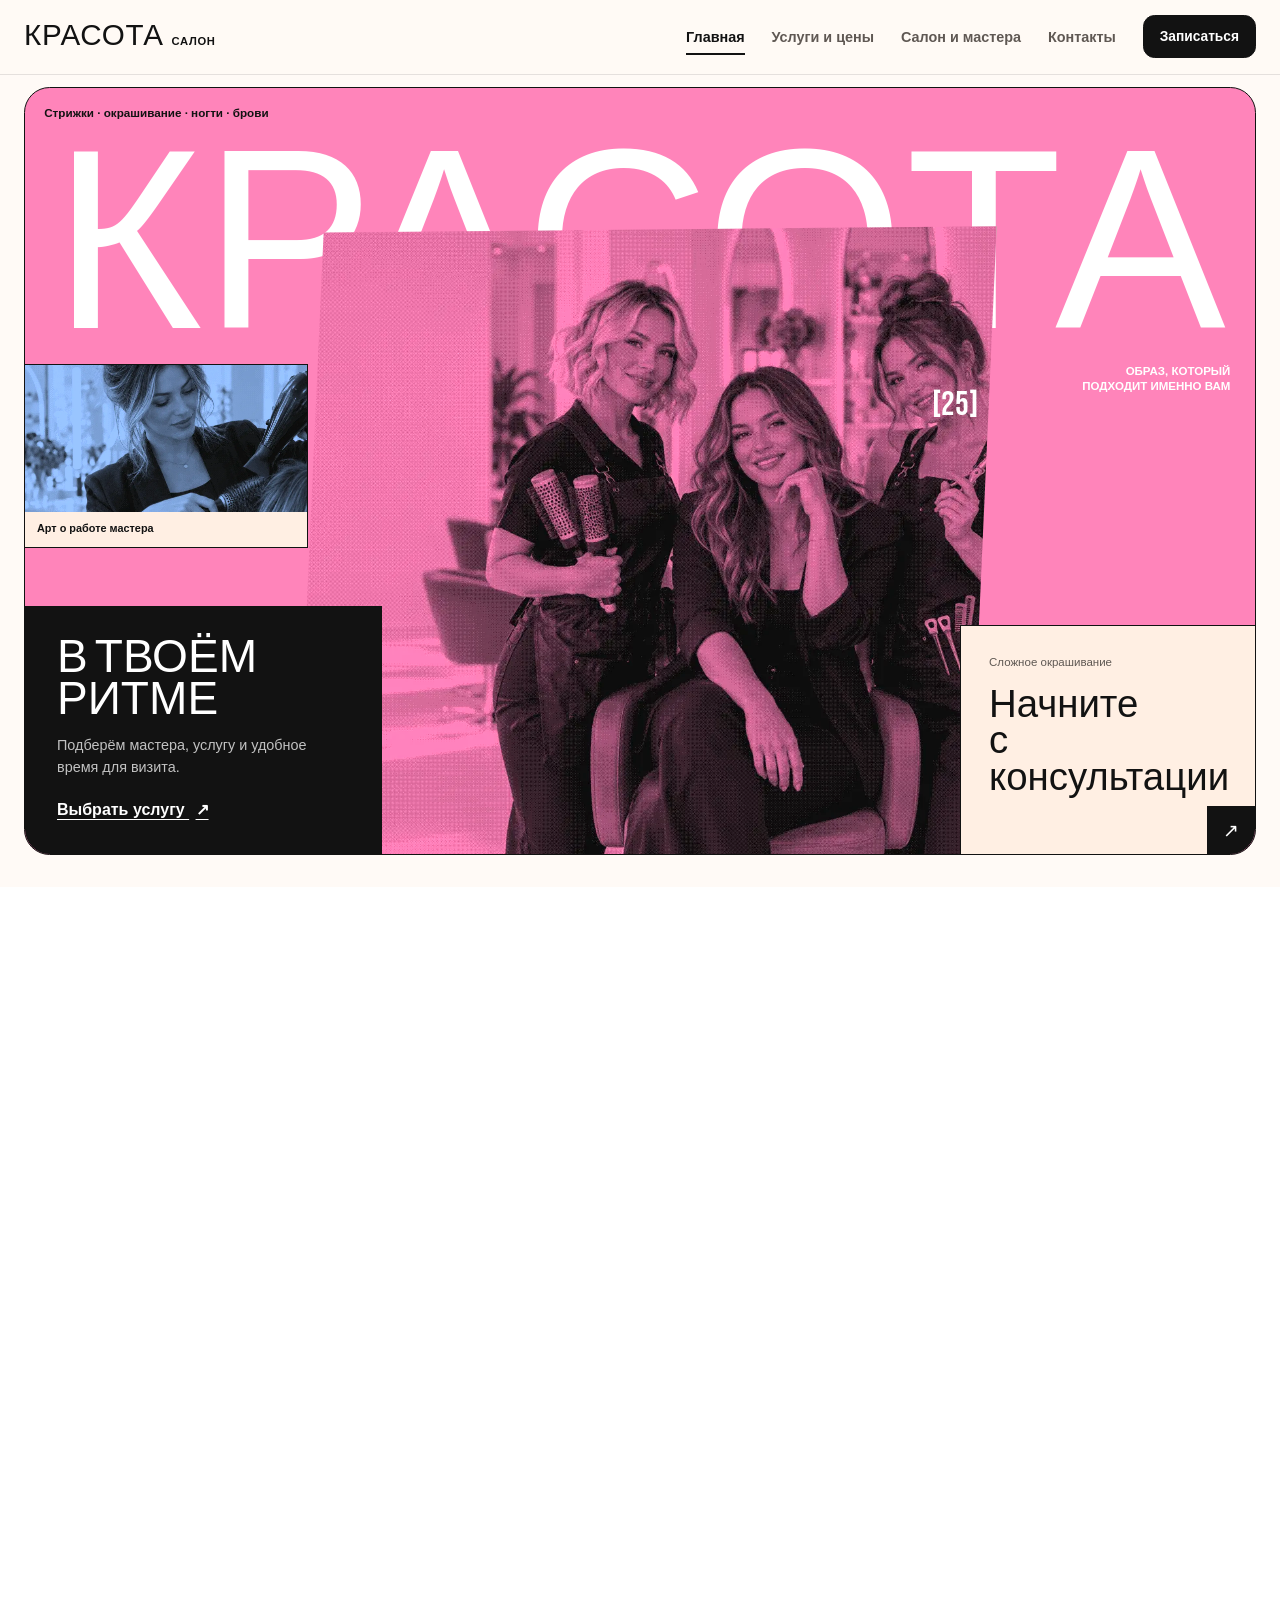
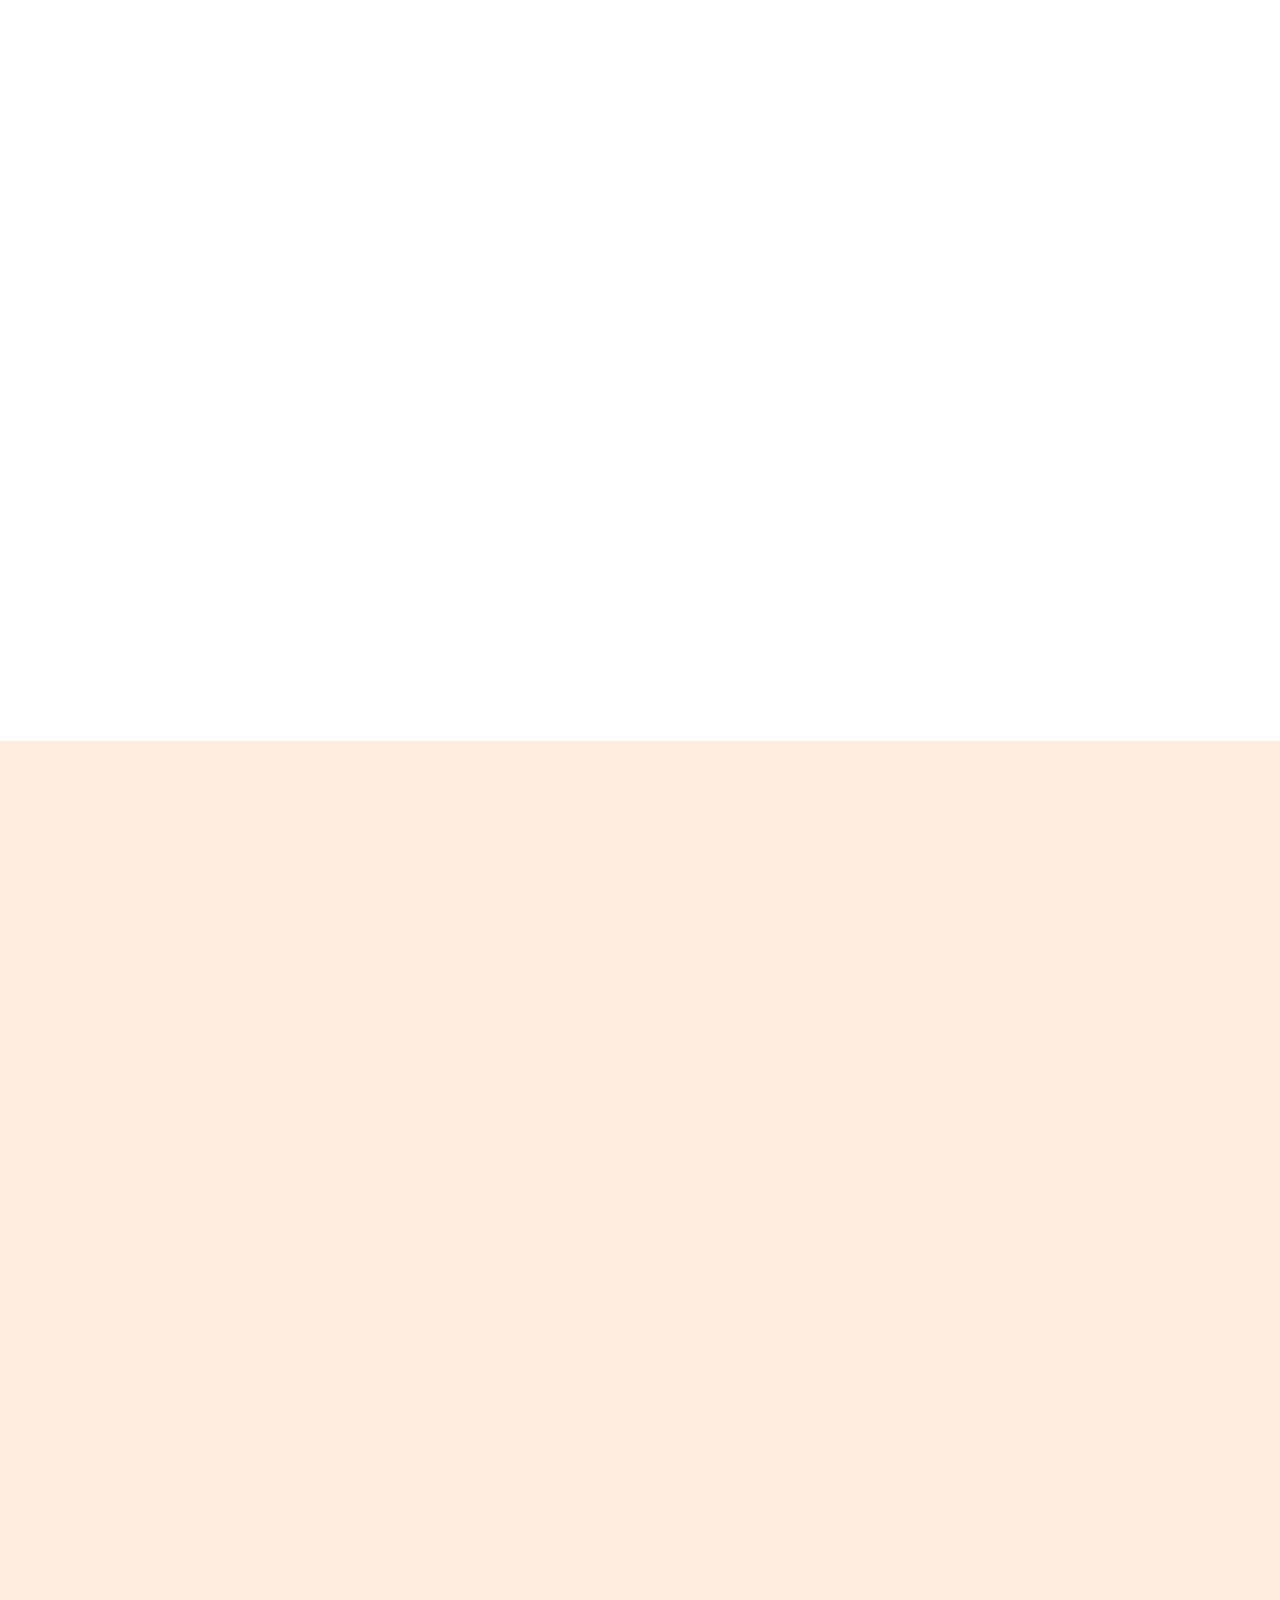
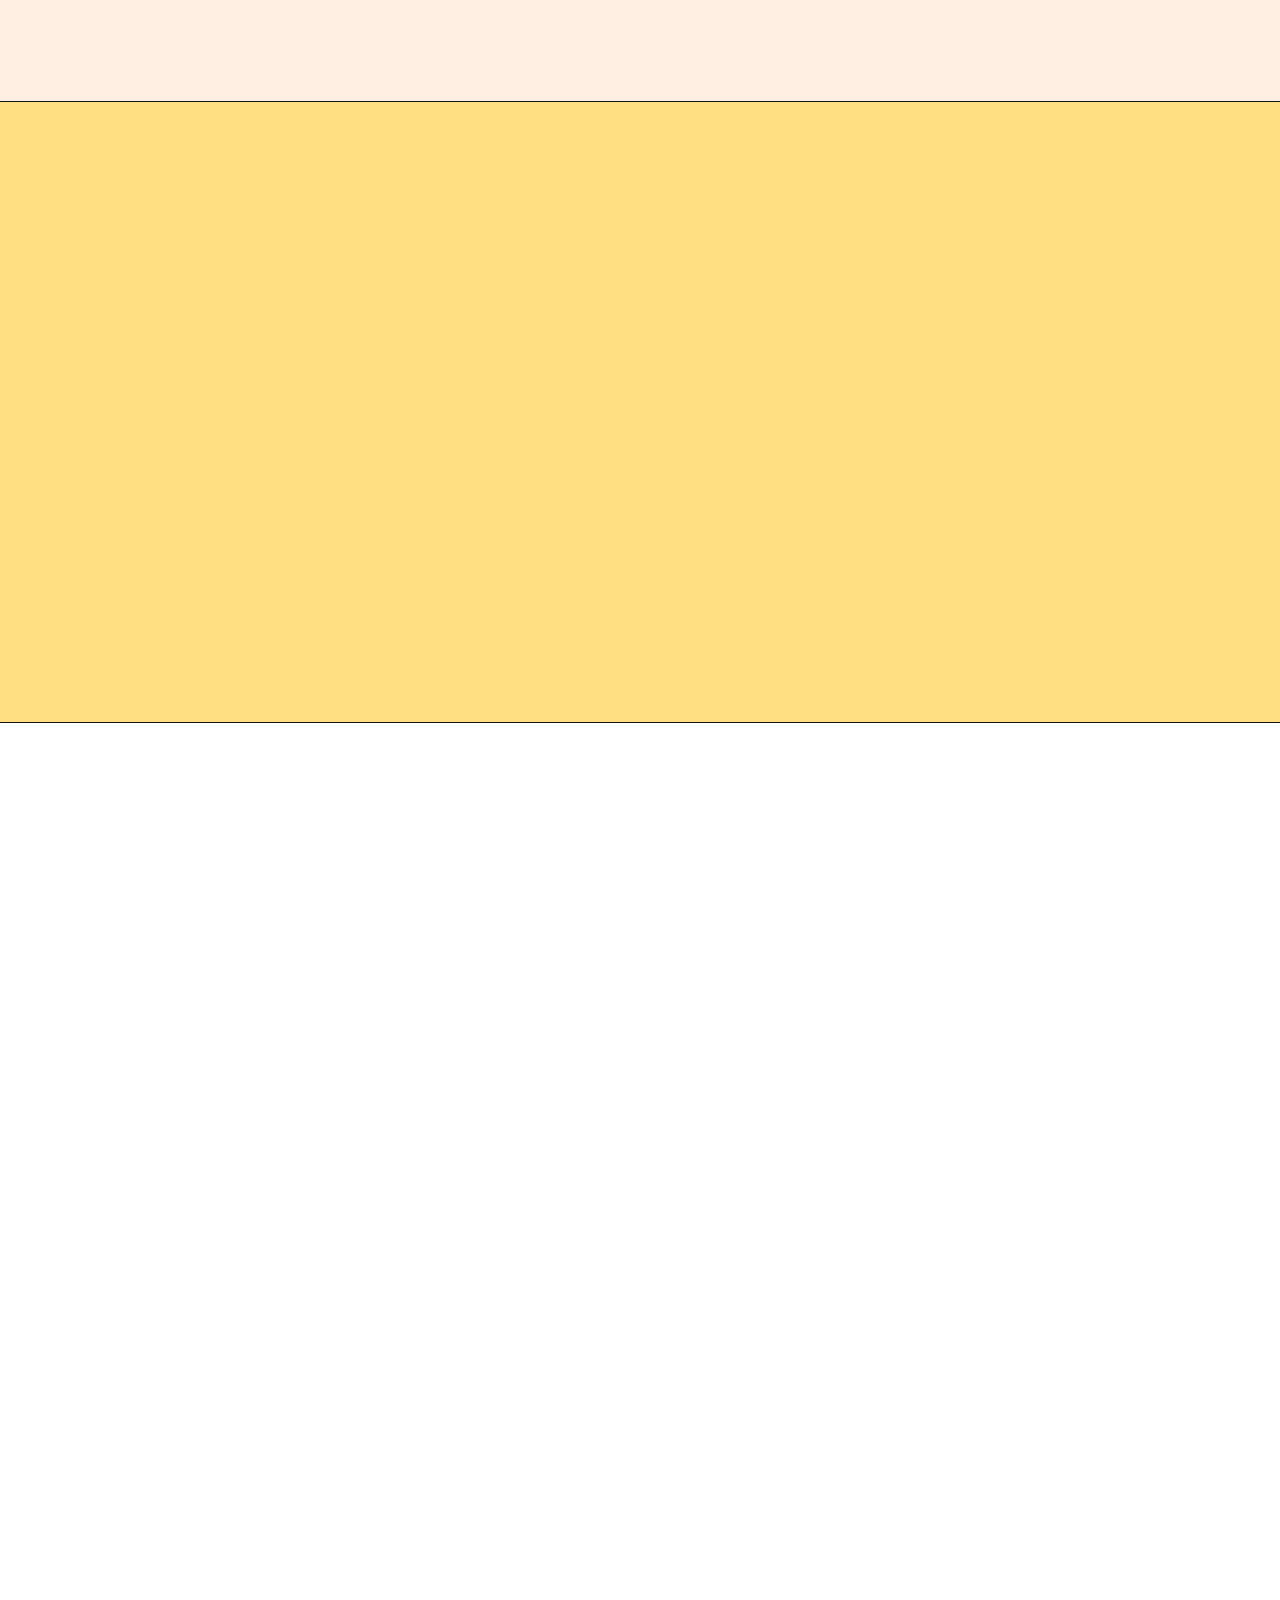
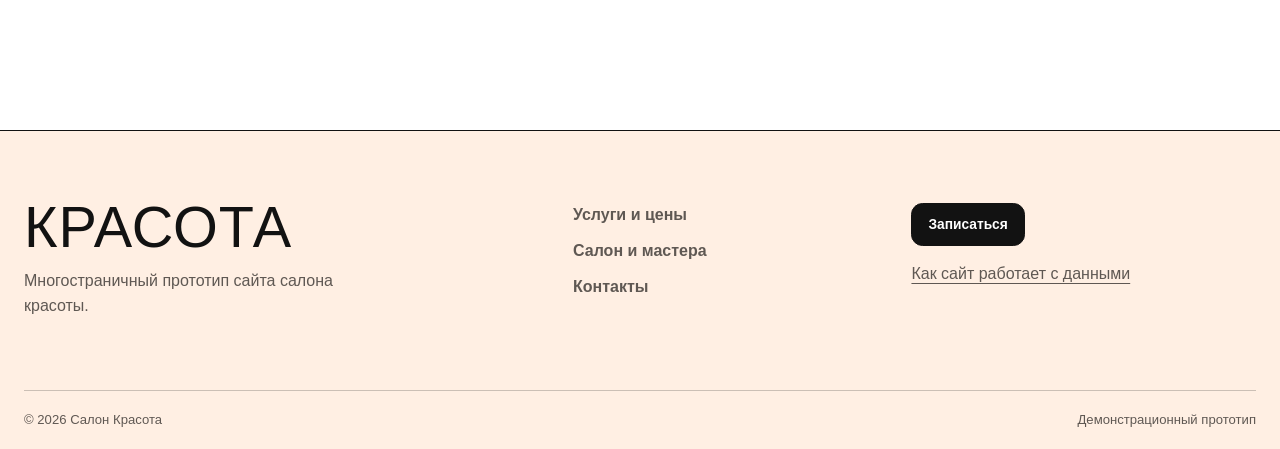
==== commit d3c6c00b: "Replace salon photos with screenprint artwork" ====
--- a/index.html
+++ b/index.html
@@ -10,7 +10,7 @@
   <title>Салон Красота | стрижки, окрашивание и уход</title>
   <meta name="description" content="Многостраничный прототип сайта салона красоты: услуги, мастера, работы, отзывы, контакты и онлайн-запись.">
   <link rel="preload" as="font" href="assets/BebasNeue-Regular.ttf" type="font/ttf" crossorigin>
-  <link rel="preload" as="image" href="assets/hero-light-v2.webp" type="image/webp">
+  <link rel="preload" as="image" href="assets/art-team-pink.webp" type="image/webp">
   <link rel="icon" type="image/svg+xml" href="data:image/svg+xml,%3Csvg xmlns='http://www.w3.org/2000/svg' viewBox='0 0 64 64'%3E%3Crect width='64' height='64' rx='15' fill='%23ff84ba'/%3E%3Cpath d='M18 18h28v8H35v25h-7V26H18z' fill='%23121212'/%3E%3C/svg%3E">
   <link rel="stylesheet" href="assets/styles.css">
 </head>
@@ -39,7 +39,7 @@
         <p class="hero-side-note hero-enter hero-enter-third">Образ, который<br>подходит именно вам</p>
 
         <figure class="hero-person hero-photo-enter">
-          <img src="assets/hero-light-v2.webp" alt="Команда мастеров в светлом салоне красоты" width="1584" height="990">
+          <img class="art-print" src="assets/art-team-pink.webp" alt="Графический арт с командой мастеров салона" width="1584" height="990">
         </figure>
 
         <div class="hero-story hero-enter hero-enter-fourth">
@@ -49,8 +49,8 @@
         </div>
 
         <figure class="hero-detail hero-photo-enter">
-          <img src="assets/service-light-v2.webp" alt="Мастер выполняет укладку волос" width="1120" height="1400">
-          <figcaption>Работа мастера</figcaption>
+          <img class="art-print" src="assets/art-hair-blue.webp" alt="Графический арт о работе мастера по волосам" width="1120" height="1400">
+          <figcaption>Арт о работе мастера</figcaption>
         </figure>
 
         <div class="hero-booking hero-enter hero-enter-fourth">
@@ -94,11 +94,11 @@
           <a class="text-link" href="about.html#works">Смотреть будущую галерею</a>
         </div>
         <figure class="work-image work-image-wide" data-reveal="image">
-          <img src="assets/service-light-v2.webp" alt="Процесс укладки волос в салоне" width="1120" height="1400" loading="lazy">
-          <figcaption>Процесс и результат</figcaption>
+          <img class="art-print" src="assets/art-hair-pink.webp" alt="Растровый арт о процессе укладки волос" width="1120" height="1400" loading="lazy">
+          <figcaption>Процесс и результат в формате арта</figcaption>
         </figure>
         <figure class="work-image work-image-tall" data-reveal="image">
-          <img src="assets/interior-light-v2.webp" alt="Светлый интерьер салона с розовыми креслами" width="1120" height="1400" loading="lazy">
+          <img class="art-print" src="assets/art-salon-yellow.webp" alt="Графический арт с интерьером салона" width="1120" height="1400" loading="lazy">
           <figcaption>Пространство салона</figcaption>
         </figure>
       </div>
--- a/assets/styles.css
+++ b/assets/styles.css
@@ -54,6 +54,10 @@
 button, a { -webkit-tap-highlight-color: transparent; }
 button { font: inherit; }
 img { display: block; width: 100%; }
+.art-print {
+  filter: saturate(1.06) contrast(1.04);
+  image-rendering: auto;
+}
 figure, blockquote, dl, dd { margin: 0; }
 [hidden] { display: none !important; }
 
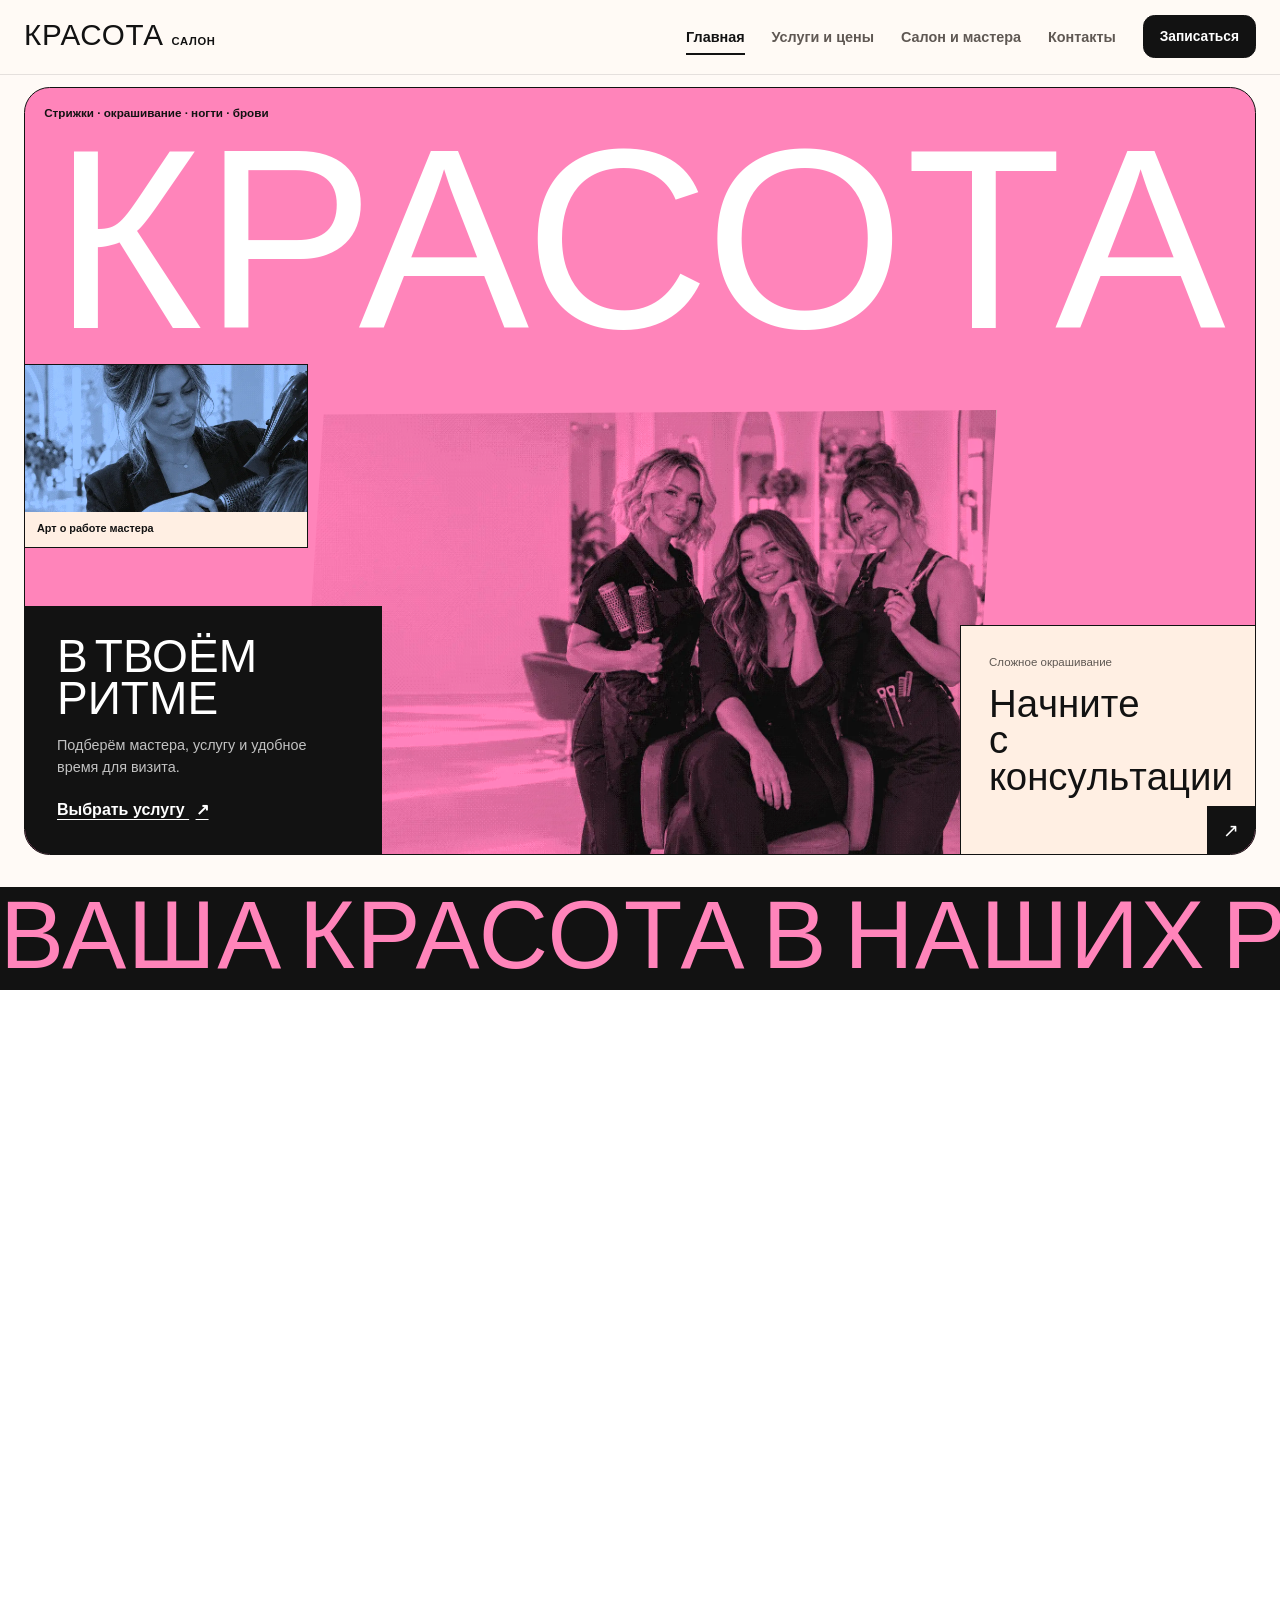
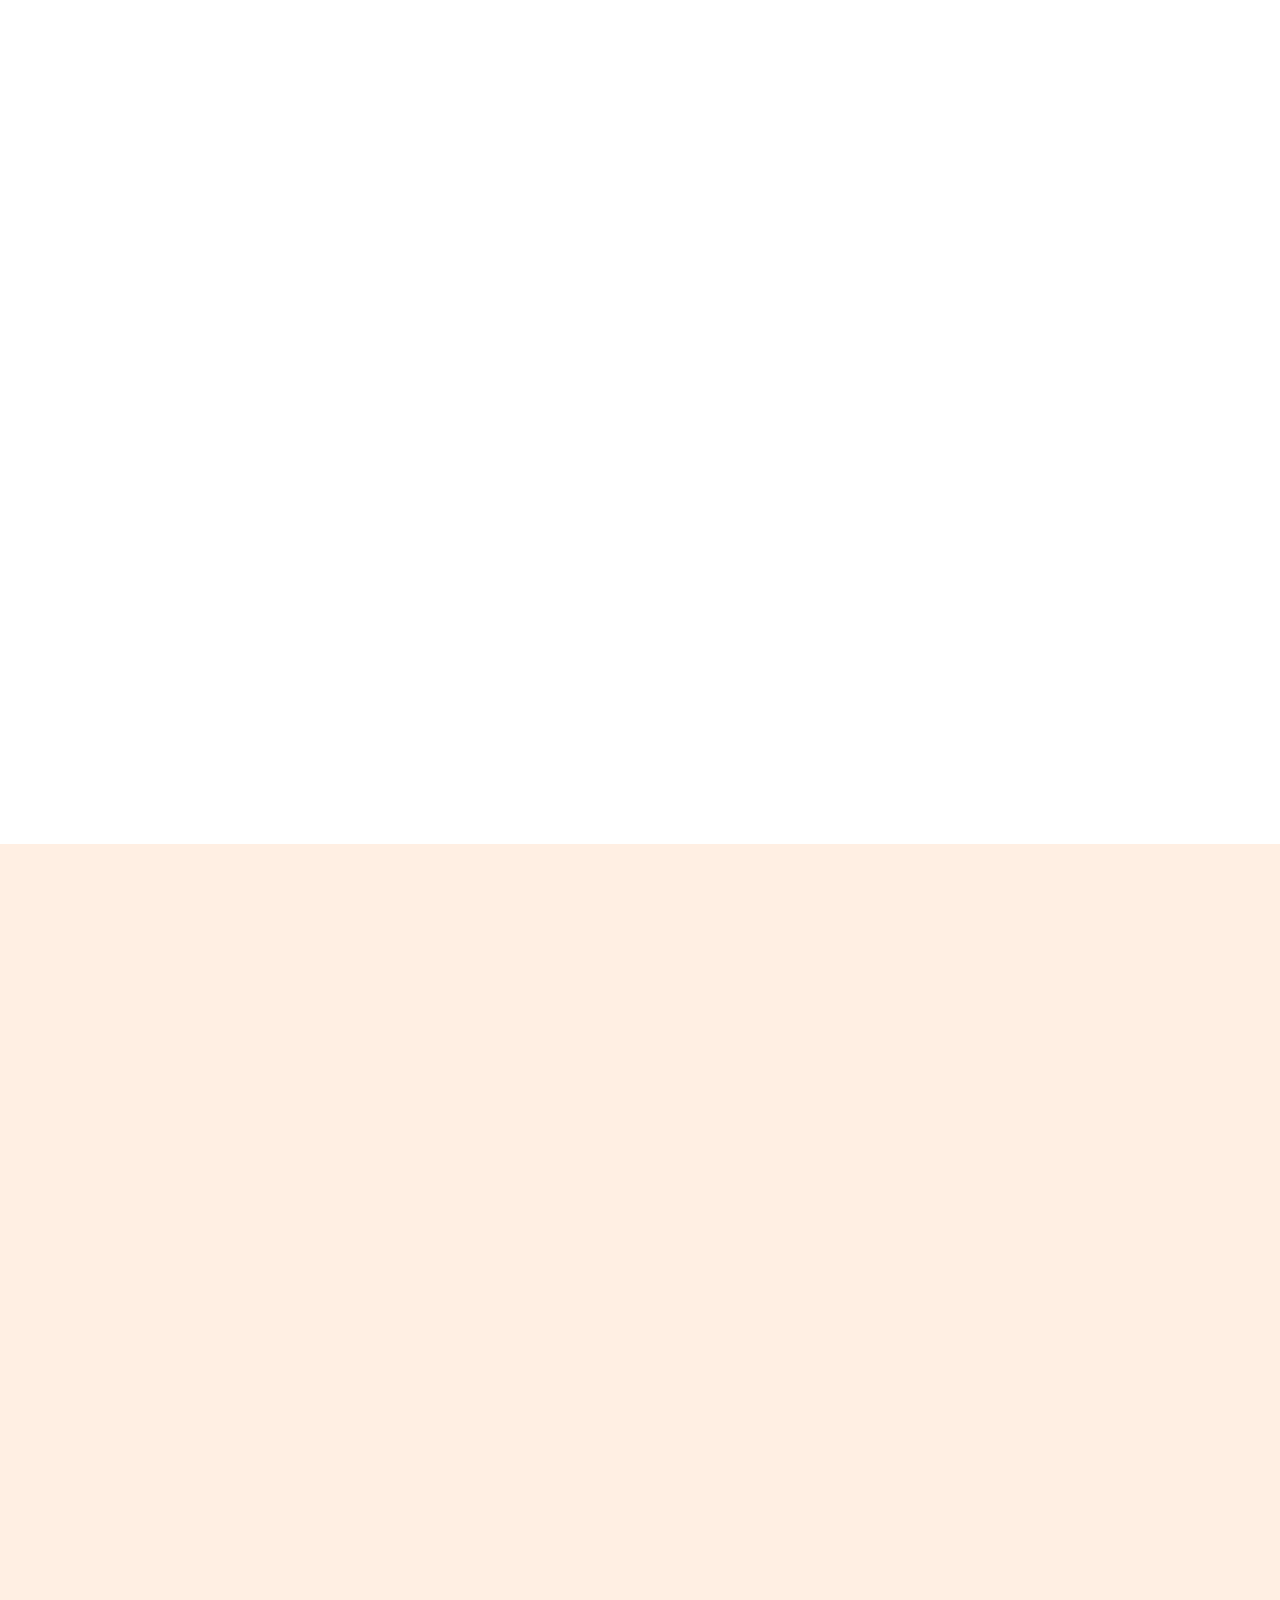
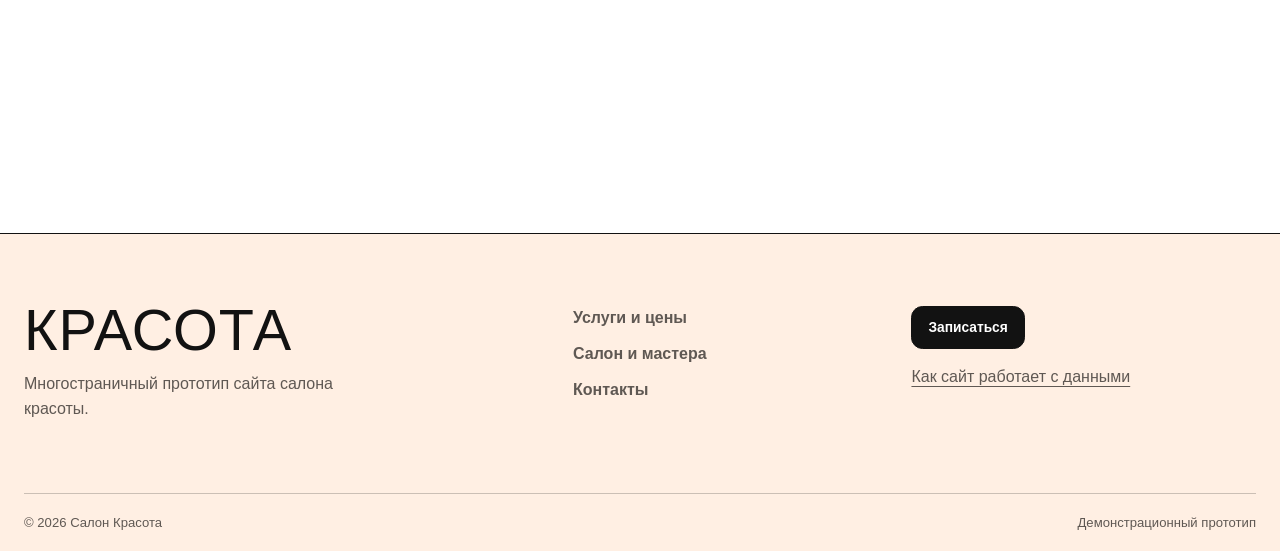
==== commit 8afe2287: "Add beauty marquee and consultation text wave" ====
--- a/index.html
+++ b/index.html
@@ -55,8 +55,22 @@
 
         <div class="hero-booking hero-enter hero-enter-fourth">
           <span>Сложное окрашивание</span>
-          <strong>Начните с консультации</strong>
+          <strong data-wave-text>Начните с консультации</strong>
           <a class="square-link" href="https://yclients.com/" target="_blank" rel="noopener noreferrer external" referrerpolicy="no-referrer" aria-label="Перейти к онлайн-записи">↗</a>
+        </div>
+      </div>
+    </section>
+
+    <section class="beauty-marquee" aria-label="Ваша красота в наших руках">
+      <p class="visually-hidden">ВАША КРАСОТА В НАШИХ РУКАХ</p>
+      <div class="beauty-marquee-track" aria-hidden="true">
+        <div class="beauty-marquee-group">
+          <span>ВАША КРАСОТА В НАШИХ РУКАХ</span>
+          <span>ВАША КРАСОТА В НАШИХ РУКАХ</span>
+        </div>
+        <div class="beauty-marquee-group">
+          <span>ВАША КРАСОТА В НАШИХ РУКАХ</span>
+          <span>ВАША КРАСОТА В НАШИХ РУКАХ</span>
         </div>
       </div>
     </section>
--- a/assets/styles.css
+++ b/assets/styles.css
@@ -25,6 +25,7 @@
   --font-display: "Bebas Neue", "Arial Narrow", Impact, sans-serif;
   --font-body: "Segoe UI", Arial, sans-serif;
   --ease: cubic-bezier(0.22, 1, 0.36, 1);
+  --ease-in-out: cubic-bezier(0.77, 0, 0.175, 1);
   --shadow: 0 24px 70px rgba(18, 18, 18, 0.14);
 }
 
@@ -81,6 +82,17 @@
 }
 
 .skip-link:focus { transform: translateY(0); }
+.visually-hidden {
+  position: absolute !important;
+  width: 1px !important;
+  height: 1px !important;
+  padding: 0 !important;
+  margin: -1px !important;
+  overflow: hidden !important;
+  clip: rect(0, 0, 0, 0) !important;
+  white-space: nowrap !important;
+  border: 0 !important;
+}
 .shell { width: var(--shell); margin-inline: auto; }
 
 .site-header {
@@ -272,11 +284,11 @@
 
 .hero-side-note {
   position: absolute;
-  top: 36%;
-  right: 2%;
+  top: 1rem;
+  right: 1.2rem;
   z-index: 5;
   margin: 0;
-  color: var(--white);
+  color: var(--ink);
   font-size: 0.72rem;
   font-weight: 800;
   line-height: 1.25;
@@ -286,7 +298,7 @@
 
 .hero-person {
   position: absolute;
-  top: 18%;
+  top: 42%;
   right: 21%;
   bottom: 0;
   left: 22%;
@@ -359,9 +371,59 @@
   background: var(--cream);
 }
 
-.hero-booking span { display: block; margin-bottom: 1rem; color: var(--muted); font-size: 0.72rem; }
+.hero-booking > span { display: block; margin-bottom: 1rem; color: var(--muted); font-size: 0.72rem; }
 .hero-booking strong { display: block; max-width: 12ch; padding-right: 2rem; font-family: var(--font-display); font-size: clamp(1.9rem, 3vw, 3.4rem); font-weight: 400; line-height: 0.95; }
+.wave-word, .wave-letter { display: inline-block; }
+.wave-word { white-space: nowrap; }
+.wave-letter {
+  transform-origin: 50% 80%;
+  animation: consultation-wave 1800ms var(--ease-in-out) infinite both;
+  animation-delay: var(--wave-delay);
+}
 .square-link { position: absolute; right: 0; bottom: 0; width: 3rem; height: 3rem; display: grid; place-items: center; color: var(--white); background: var(--ink); text-decoration: none; font-size: 1.2rem; }
+
+.beauty-marquee {
+  overflow: hidden;
+  border-block: 1px solid var(--ink);
+  color: var(--pink);
+  background: var(--ink);
+}
+
+.beauty-marquee-track {
+  width: max-content;
+  display: flex;
+  animation: beauty-marquee 18s linear infinite;
+  will-change: transform;
+}
+
+.beauty-marquee-group {
+  flex-shrink: 0;
+  display: flex;
+  align-items: center;
+  gap: clamp(2rem, 4vw, 5rem);
+  padding-right: clamp(2rem, 4vw, 5rem);
+}
+
+.beauty-marquee span {
+  display: block;
+  padding: 0.7rem 0 0.45rem;
+  font-family: var(--font-display);
+  font-size: clamp(3.7rem, 7.5vw, 7rem);
+  line-height: 0.86;
+  letter-spacing: 0.015em;
+  white-space: nowrap;
+}
+
+@keyframes beauty-marquee {
+  to { transform: translateX(-50%); }
+}
+
+@keyframes consultation-wave {
+  0%, 100% { transform: translateY(0) rotate(0); }
+  25% { transform: translateY(-0.12em) rotate(-2deg); }
+  50% { transform: translateY(0.04em) rotate(1deg); }
+  75% { transform: translateY(-0.04em) rotate(-0.5deg); }
+}
 
 .directions { background: var(--white); }
 .direction-grid { display: grid; grid-template-columns: repeat(12, minmax(0,1fr)); gap: 1rem; }
@@ -411,12 +473,20 @@
 .inner-hero-grid { display: grid; grid-template-columns: minmax(0,0.95fr) minmax(22rem,0.72fr); align-items: center; gap: clamp(2rem,8vw,9rem); }
 .inner-hero-grid-wide { grid-template-columns: minmax(0,0.8fr) minmax(0,1.2fr); }
 .inner-hero-copy h1 { max-width: 8ch; margin: 0 0 1.35rem; font-family: var(--font-display); font-size: clamp(5rem, 10vw, 10rem); font-weight: 400; letter-spacing: 0.01em; line-height: 0.86; }
+.about-hero .inner-hero-copy h1 { width: 100%; max-width: none; font-size: clamp(4.15rem, 7.3vw, 7.3rem); }
 .hero-lead { max-width: 34rem; margin-bottom: 0; font-size: clamp(1.05rem,1.5vw,1.25rem); }
 .inner-hero-copy > .button { margin-top: 2rem; }
 .hero-actions { display: flex; flex-wrap: wrap; gap: 0.75rem; margin-top: 2rem; }
 .inner-hero-image { overflow: hidden; border: 1px solid var(--ink); border-radius: var(--radius); background: var(--white); box-shadow: var(--shadow); transform: rotate(1.2deg); }
 .inner-hero-image img { height: min(67dvh, 43rem); min-height: 31rem; object-fit: cover; }
 .inner-hero-team img { object-position: 65% center; }
+
+@media (min-width: 901px) {
+  .about-hero .inner-hero-grid-wide {
+    grid-template-columns: minmax(0, 1.08fr) minmax(20rem, 0.92fr);
+    gap: clamp(2rem, 5vw, 5rem);
+  }
+}
 
 .price-section { background: var(--paper); }
 .price-heading { margin-bottom: 4rem; }
@@ -569,7 +639,7 @@
   .site-nav .button { margin-top: 0.8rem; }
   .magazine-frame { min-height: 46rem; }
   .hero-word { font-size: clamp(7.7rem,18vw,11.2rem); }
-  .hero-person { top: 21%; left: 17%; right: 15%; }
+  .hero-person { top: 31%; left: 17%; right: 15%; }
   .hero-detail { width: 27%; height: 22%; }
   .hero-story { width: 34%; }
   .hero-booking { width: 31%; }
@@ -609,12 +679,11 @@
   .magazine-frame { min-height: 47rem; }
   .hero-kicker { top: 0.8rem; left: 0.8rem; right: 0.8rem; font-size: 0.62rem; }
   .hero-word { top: 4.2rem; right: 0.3rem; left: 0.3rem; font-size: clamp(6.2rem,29vw,9rem); line-height: 0.78; }
-  .hero-person { top: 18%; right: 0; bottom: 28%; left: 13%; clip-path: polygon(4% 0,100% 2%,96% 100%,0 97%); }
+  .hero-person { top: 25%; right: 0; bottom: 28%; left: 13%; clip-path: polygon(4% 0,100% 2%,96% 100%,0 97%); }
   .hero-person img { object-position: 68% center; }
   .hero-detail { top: 34%; width: 29%; height: 18%; }
   .hero-detail figcaption { font-size: 0.58rem; }
-  .hero-number { top: 24%; right: 5%; font-size: 1.6rem; }
-  .hero-side-note { top: 29%; right: 3%; font-size: 0.58rem; }
+  .hero-side-note, .hero-number { display: none; }
   .hero-story { width: 58%; min-height: 28%; padding: 1.1rem; }
   .hero-story strong { font-size: 2.5rem; }
   .hero-story p { font-size: 0.78rem; }
@@ -634,6 +703,7 @@
   .consultation-panel .button, .final-booking-panel .button { width: 100%; }
   .inner-hero { padding-block: 3.5rem; }
   .inner-hero-copy h1 { font-size: clamp(4.4rem,20vw,6.6rem); }
+  .about-hero .inner-hero-copy h1 { font-size: clamp(3.55rem,17vw,5.5rem); }
   .inner-hero-image img { min-height: 0; height: 31rem; }
   .hero-actions { flex-direction: column; align-items: stretch; }
   .hero-actions .button { width: 100%; }
@@ -665,6 +735,8 @@
   *, *::before, *::after { scroll-behavior: auto !important; }
   html.motion-ready [data-reveal], html.motion-ready .hero-enter, html.motion-ready .hero-photo-enter { opacity: 1; transform: none; transition: none; animation: none !important; }
   .direction-tile, .button { transition: none; }
+  .beauty-marquee-track, .wave-letter { animation: none; transform: none; }
+  .beauty-marquee-group + .beauty-marquee-group { display: none; }
 }
 
 @media (prefers-reduced-transparency: reduce) {
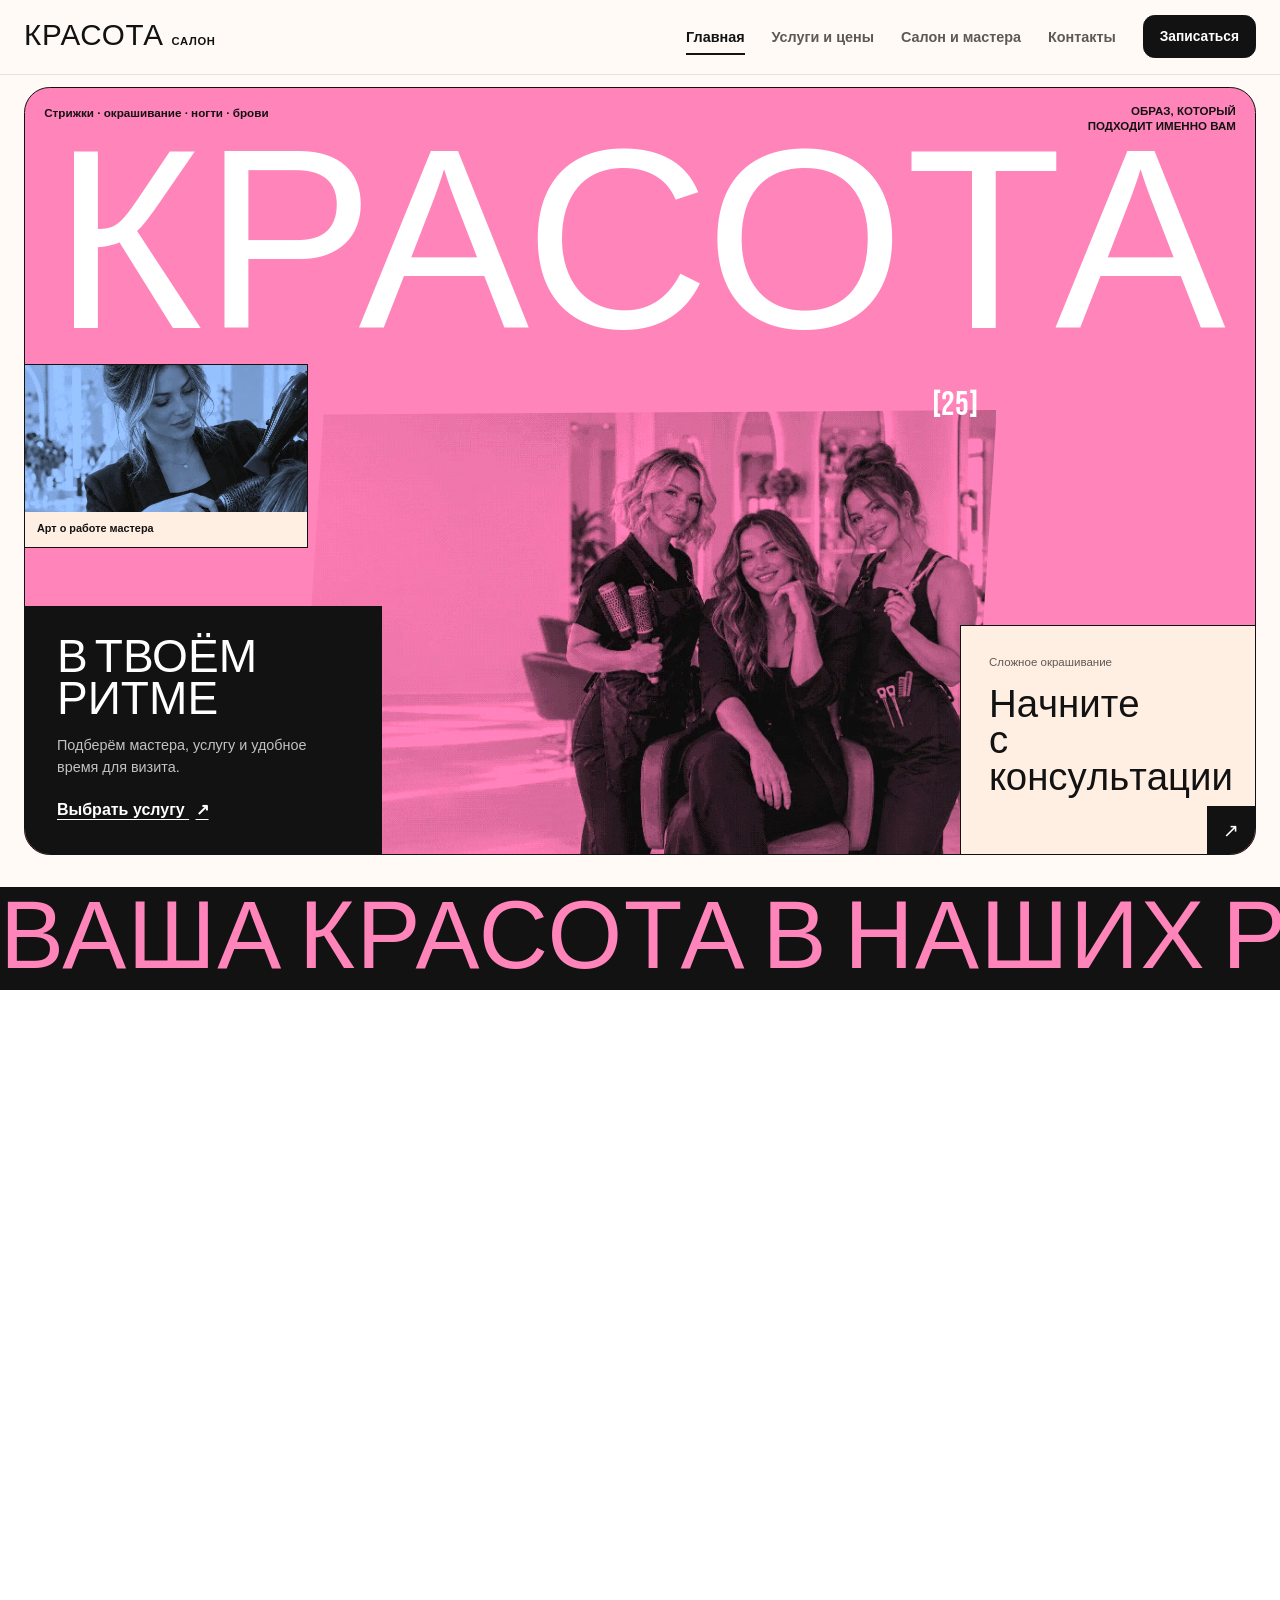
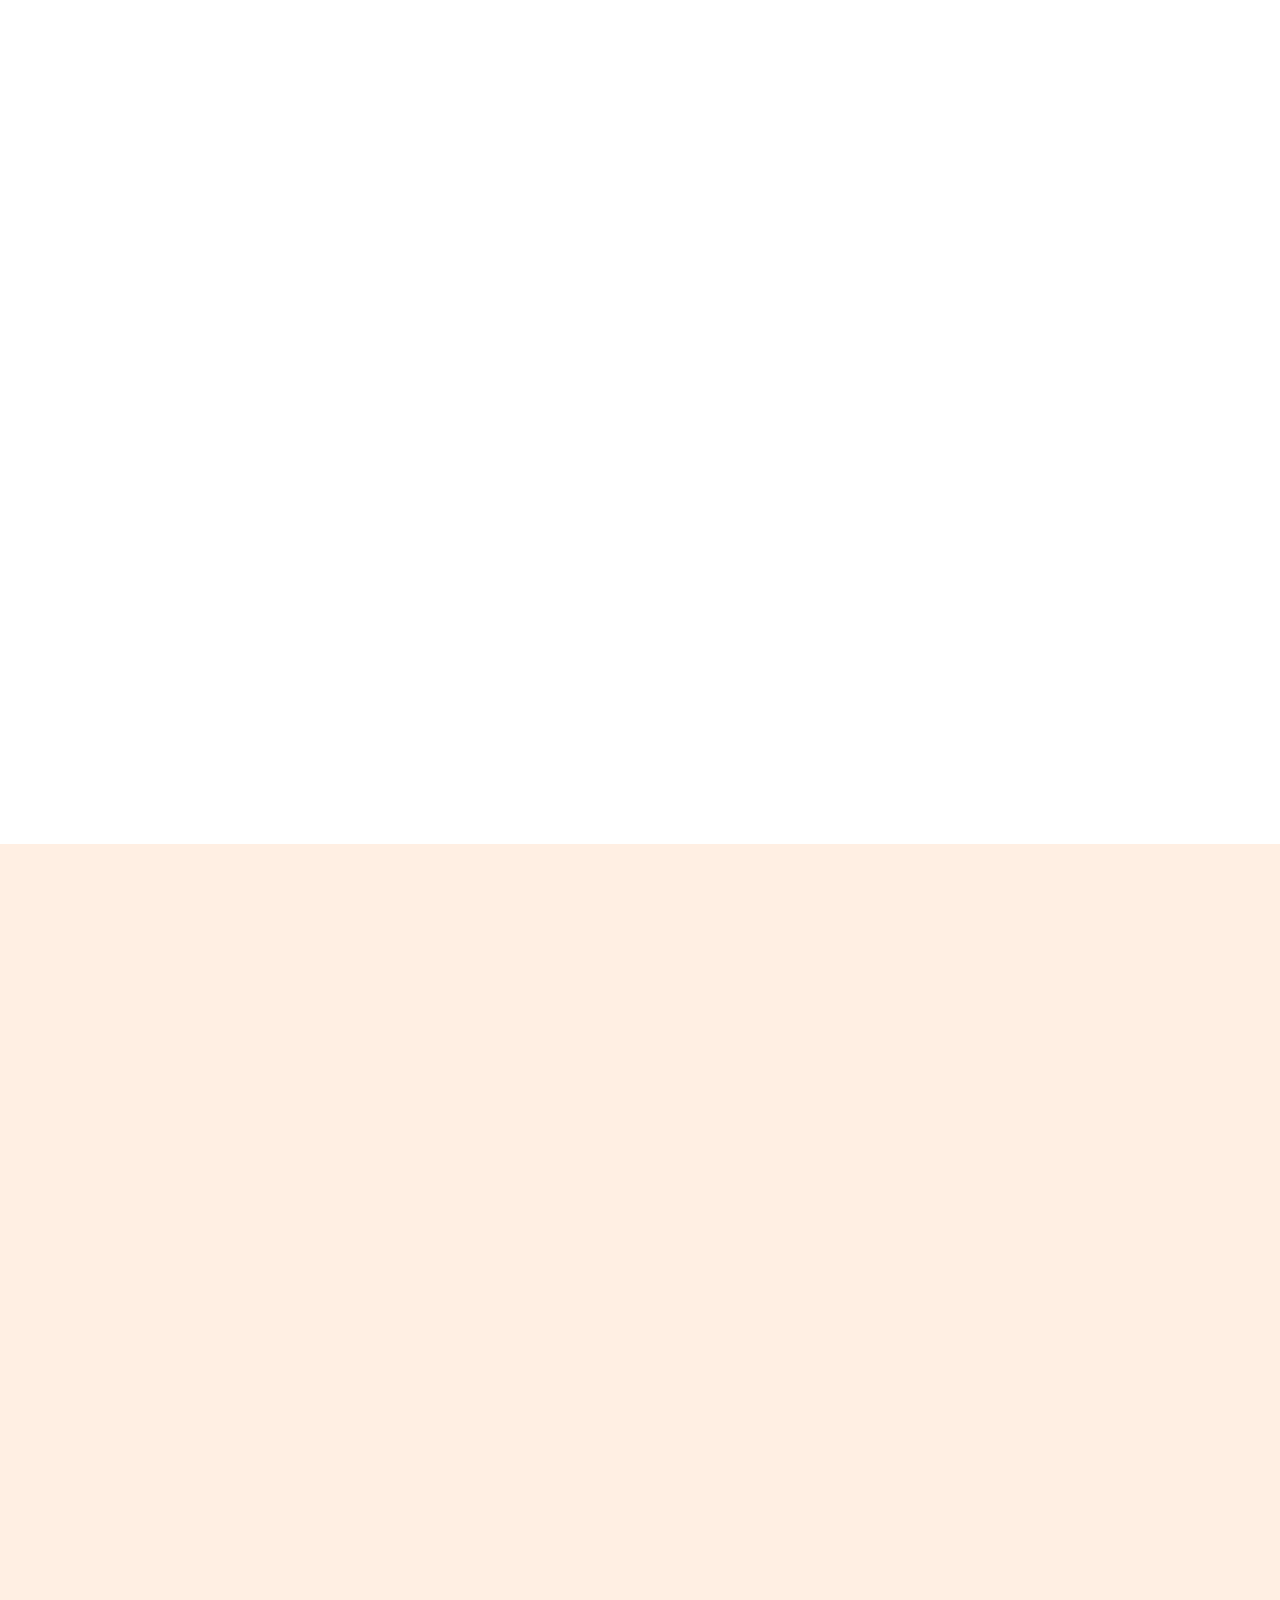
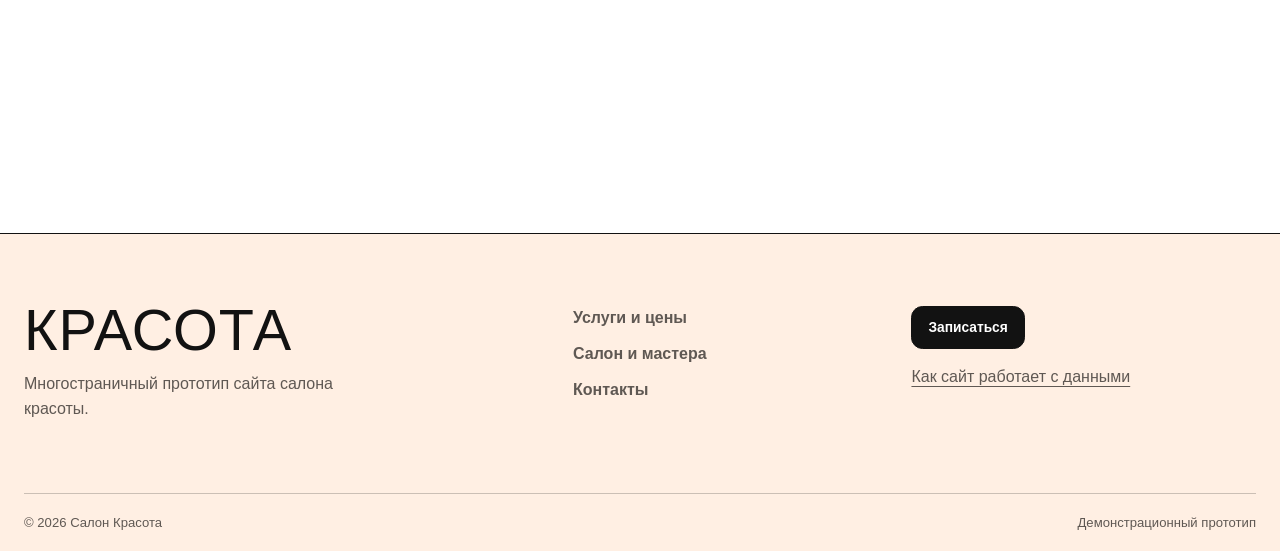
==== commit cbf0a277: "Bust cached salon styles and scripts" ====
--- a/index.html
+++ b/index.html
@@ -12,7 +12,7 @@
   <link rel="preload" as="font" href="assets/BebasNeue-Regular.ttf" type="font/ttf" crossorigin>
   <link rel="preload" as="image" href="assets/art-team-pink.webp" type="image/webp">
   <link rel="icon" type="image/svg+xml" href="data:image/svg+xml,%3Csvg xmlns='http://www.w3.org/2000/svg' viewBox='0 0 64 64'%3E%3Crect width='64' height='64' rx='15' fill='%23ff84ba'/%3E%3Cpath d='M18 18h28v8H35v25h-7V26H18z' fill='%23121212'/%3E%3C/svg%3E">
-  <link rel="stylesheet" href="assets/styles.css">
+  <link rel="stylesheet" href="assets/styles.css?v=20260922-5">
 </head>
 <body>
   <a class="skip-link" href="#main">Перейти к содержанию</a>
@@ -152,6 +152,6 @@
     </div>
     <div class="shell footer-bottom"><span>© <span data-year></span> Салон Красота</span><span>Демонстрационный прототип</span></div>
   </footer>
-  <script src="assets/site.js" defer></script>
+  <script src="assets/site.js?v=20260922-5" defer></script>
 </body>
 </html>
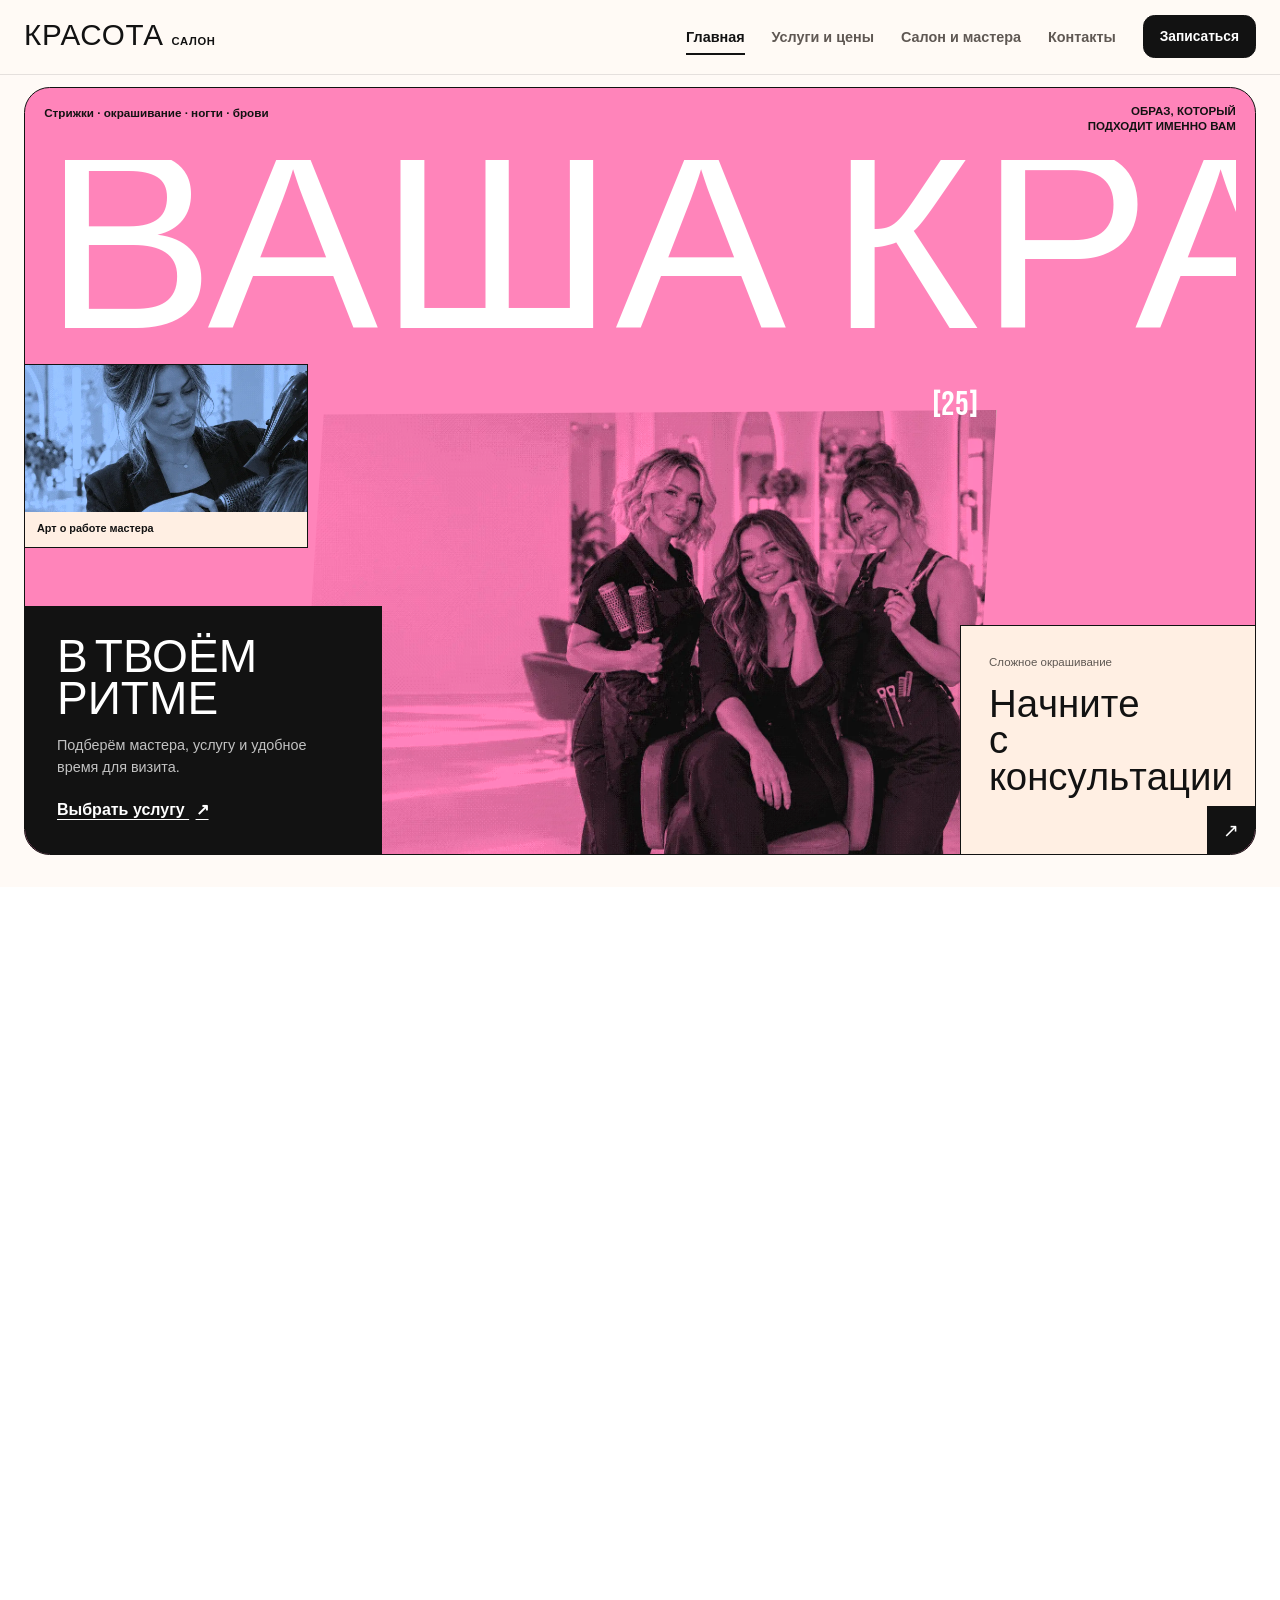
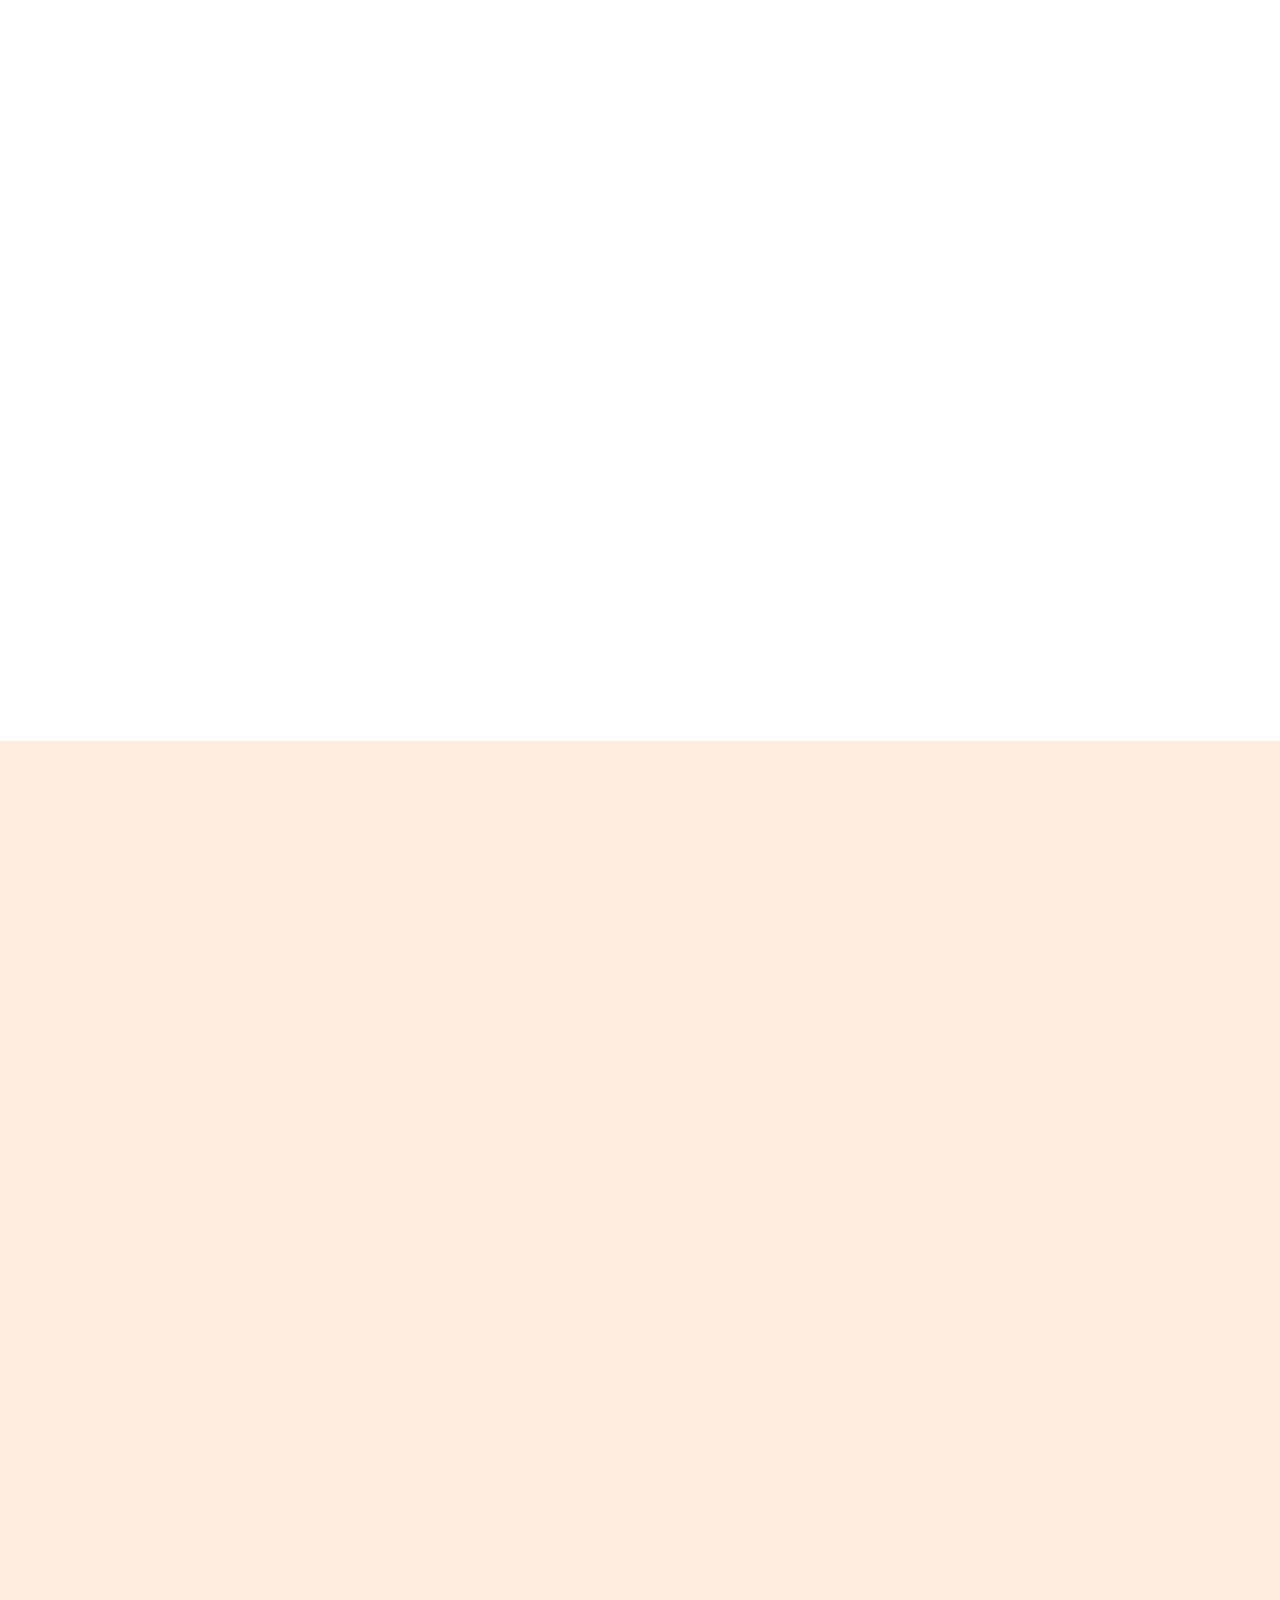
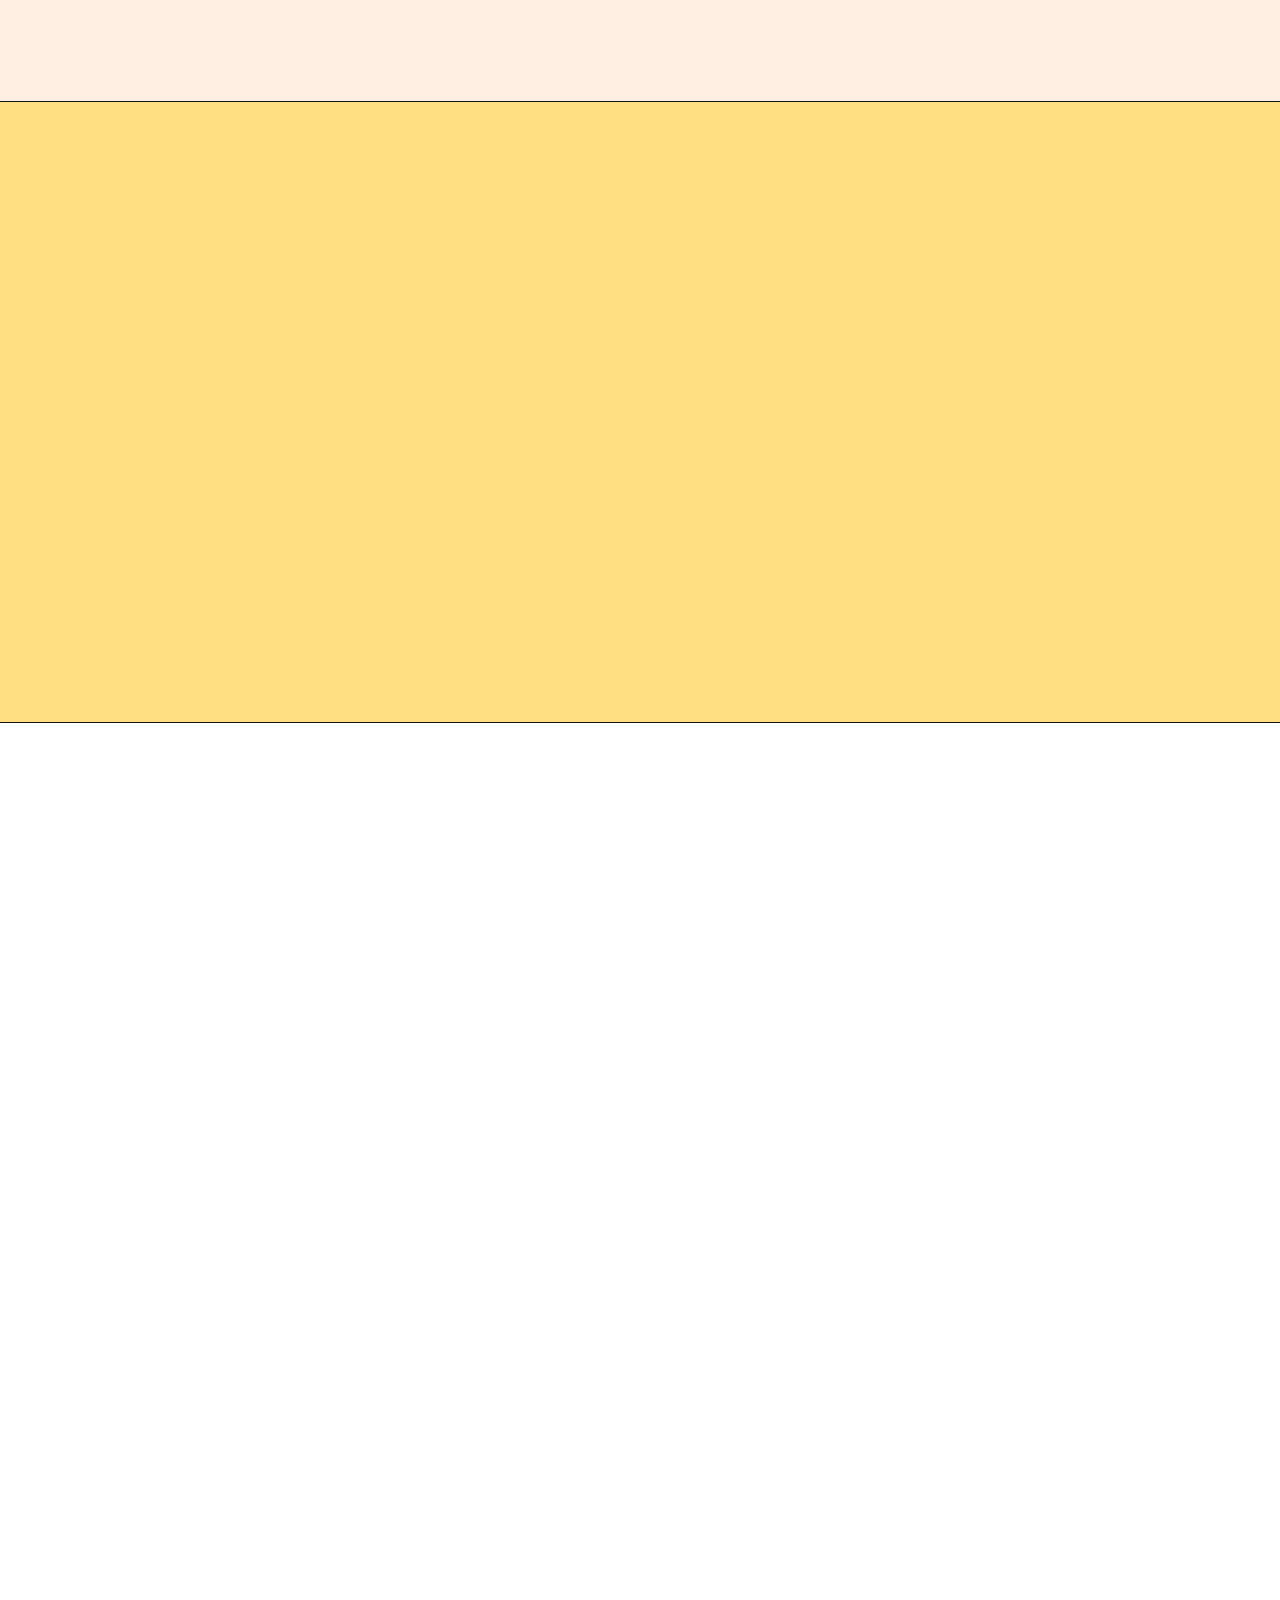
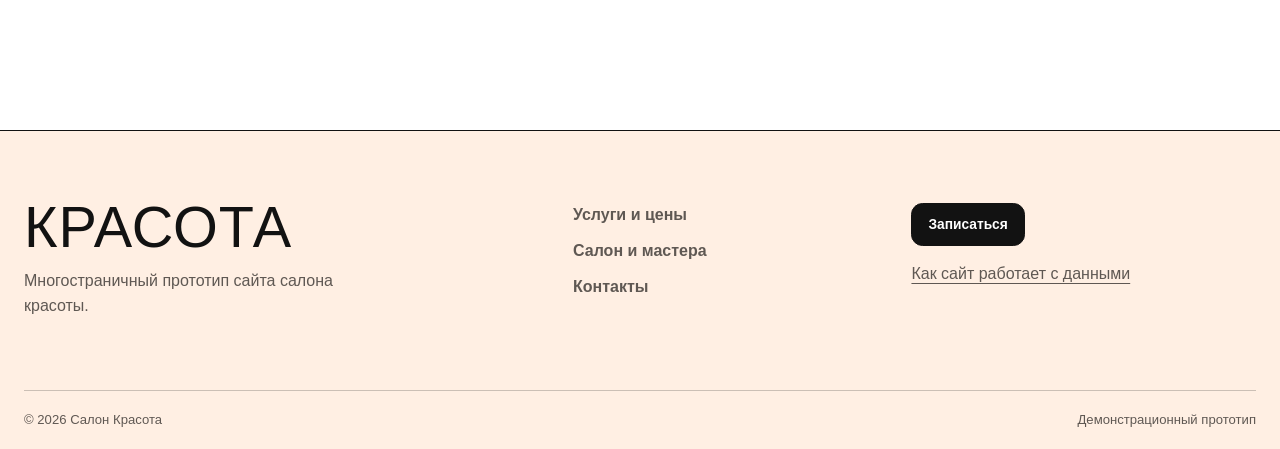
==== commit 721193c2: "Move beauty marquee into homepage hero" ====
--- a/index.html
+++ b/index.html
@@ -12,7 +12,7 @@
   <link rel="preload" as="font" href="assets/BebasNeue-Regular.ttf" type="font/ttf" crossorigin>
   <link rel="preload" as="image" href="assets/art-team-pink.webp" type="image/webp">
   <link rel="icon" type="image/svg+xml" href="data:image/svg+xml,%3Csvg xmlns='http://www.w3.org/2000/svg' viewBox='0 0 64 64'%3E%3Crect width='64' height='64' rx='15' fill='%23ff84ba'/%3E%3Cpath d='M18 18h28v8H35v25h-7V26H18z' fill='%23121212'/%3E%3C/svg%3E">
-  <link rel="stylesheet" href="assets/styles.css?v=20260922-5">
+  <link rel="stylesheet" href="assets/styles.css?v=20260922-6">
 </head>
 <body>
   <a class="skip-link" href="#main">Перейти к содержанию</a>
@@ -34,7 +34,12 @@
     <section class="magazine-hero" aria-labelledby="hero-title">
       <div class="shell magazine-frame">
         <p class="hero-kicker hero-enter hero-enter-first">Стрижки · окрашивание · ногти · брови</p>
-        <h1 id="hero-title" class="hero-word hero-enter hero-enter-second">КРАСОТА</h1>
+        <h1 id="hero-title" class="hero-word hero-enter hero-enter-second" aria-label="Ваша красота в наших руках">
+          <span class="hero-word-track" aria-hidden="true">
+            <span class="hero-word-group">ВАША КРАСОТА В НАШИХ РУКАХ</span>
+            <span class="hero-word-group">ВАША КРАСОТА В НАШИХ РУКАХ</span>
+          </span>
+        </h1>
         <div class="hero-number hero-enter hero-enter-third" aria-hidden="true">[25]</div>
         <p class="hero-side-note hero-enter hero-enter-third">Образ, который<br>подходит именно вам</p>
 
@@ -57,20 +62,6 @@
           <span>Сложное окрашивание</span>
           <strong data-wave-text>Начните с консультации</strong>
           <a class="square-link" href="https://yclients.com/" target="_blank" rel="noopener noreferrer external" referrerpolicy="no-referrer" aria-label="Перейти к онлайн-записи">↗</a>
-        </div>
-      </div>
-    </section>
-
-    <section class="beauty-marquee" aria-label="Ваша красота в наших руках">
-      <p class="visually-hidden">ВАША КРАСОТА В НАШИХ РУКАХ</p>
-      <div class="beauty-marquee-track" aria-hidden="true">
-        <div class="beauty-marquee-group">
-          <span>ВАША КРАСОТА В НАШИХ РУКАХ</span>
-          <span>ВАША КРАСОТА В НАШИХ РУКАХ</span>
-        </div>
-        <div class="beauty-marquee-group">
-          <span>ВАША КРАСОТА В НАШИХ РУКАХ</span>
-          <span>ВАША КРАСОТА В НАШИХ РУКАХ</span>
         </div>
       </div>
     </section>
@@ -152,6 +143,6 @@
     </div>
     <div class="shell footer-bottom"><span>© <span data-year></span> Салон Красота</span><span>Демонстрационный прототип</span></div>
   </footer>
-  <script src="assets/site.js?v=20260922-5" defer></script>
+  <script src="assets/site.js?v=20260922-6" defer></script>
 </body>
 </html>
--- a/assets/styles.css
+++ b/assets/styles.css
@@ -82,17 +82,6 @@
 }
 
 .skip-link:focus { transform: translateY(0); }
-.visually-hidden {
-  position: absolute !important;
-  width: 1px !important;
-  height: 1px !important;
-  padding: 0 !important;
-  margin: -1px !important;
-  overflow: hidden !important;
-  clip: rect(0, 0, 0, 0) !important;
-  white-space: nowrap !important;
-  border: 0 !important;
-}
 .shell { width: var(--shell); margin-inline: auto; }
 
 .site-header {
@@ -261,6 +250,7 @@
   right: 1.2rem;
   left: 1.2rem;
   z-index: 0;
+  overflow: hidden;
   margin: 0;
   color: var(--white);
   font-family: var(--font-display);
@@ -268,8 +258,19 @@
   font-weight: 400;
   letter-spacing: 0.005em;
   line-height: 0.72;
-  text-align: center;
   white-space: nowrap;
+}
+
+.hero-word-track {
+  width: max-content;
+  display: flex;
+  animation: hero-word-run 24s linear infinite;
+  will-change: transform;
+}
+
+.hero-word-group {
+  flex-shrink: 0;
+  padding-right: clamp(3rem, 6vw, 8rem);
 }
 
 .hero-number {
@@ -382,39 +383,7 @@
 }
 .square-link { position: absolute; right: 0; bottom: 0; width: 3rem; height: 3rem; display: grid; place-items: center; color: var(--white); background: var(--ink); text-decoration: none; font-size: 1.2rem; }
 
-.beauty-marquee {
-  overflow: hidden;
-  border-block: 1px solid var(--ink);
-  color: var(--pink);
-  background: var(--ink);
-}
-
-.beauty-marquee-track {
-  width: max-content;
-  display: flex;
-  animation: beauty-marquee 18s linear infinite;
-  will-change: transform;
-}
-
-.beauty-marquee-group {
-  flex-shrink: 0;
-  display: flex;
-  align-items: center;
-  gap: clamp(2rem, 4vw, 5rem);
-  padding-right: clamp(2rem, 4vw, 5rem);
-}
-
-.beauty-marquee span {
-  display: block;
-  padding: 0.7rem 0 0.45rem;
-  font-family: var(--font-display);
-  font-size: clamp(3.7rem, 7.5vw, 7rem);
-  line-height: 0.86;
-  letter-spacing: 0.015em;
-  white-space: nowrap;
-}
-
-@keyframes beauty-marquee {
+@keyframes hero-word-run {
   to { transform: translateX(-50%); }
 }
 
@@ -735,8 +704,8 @@
   *, *::before, *::after { scroll-behavior: auto !important; }
   html.motion-ready [data-reveal], html.motion-ready .hero-enter, html.motion-ready .hero-photo-enter { opacity: 1; transform: none; transition: none; animation: none !important; }
   .direction-tile, .button { transition: none; }
-  .beauty-marquee-track, .wave-letter { animation: none; transform: none; }
-  .beauty-marquee-group + .beauty-marquee-group { display: none; }
+  .hero-word-track, .wave-letter { animation: none; transform: none; }
+  .hero-word-group + .hero-word-group { display: none; }
 }
 
 @media (prefers-reduced-transparency: reduce) {
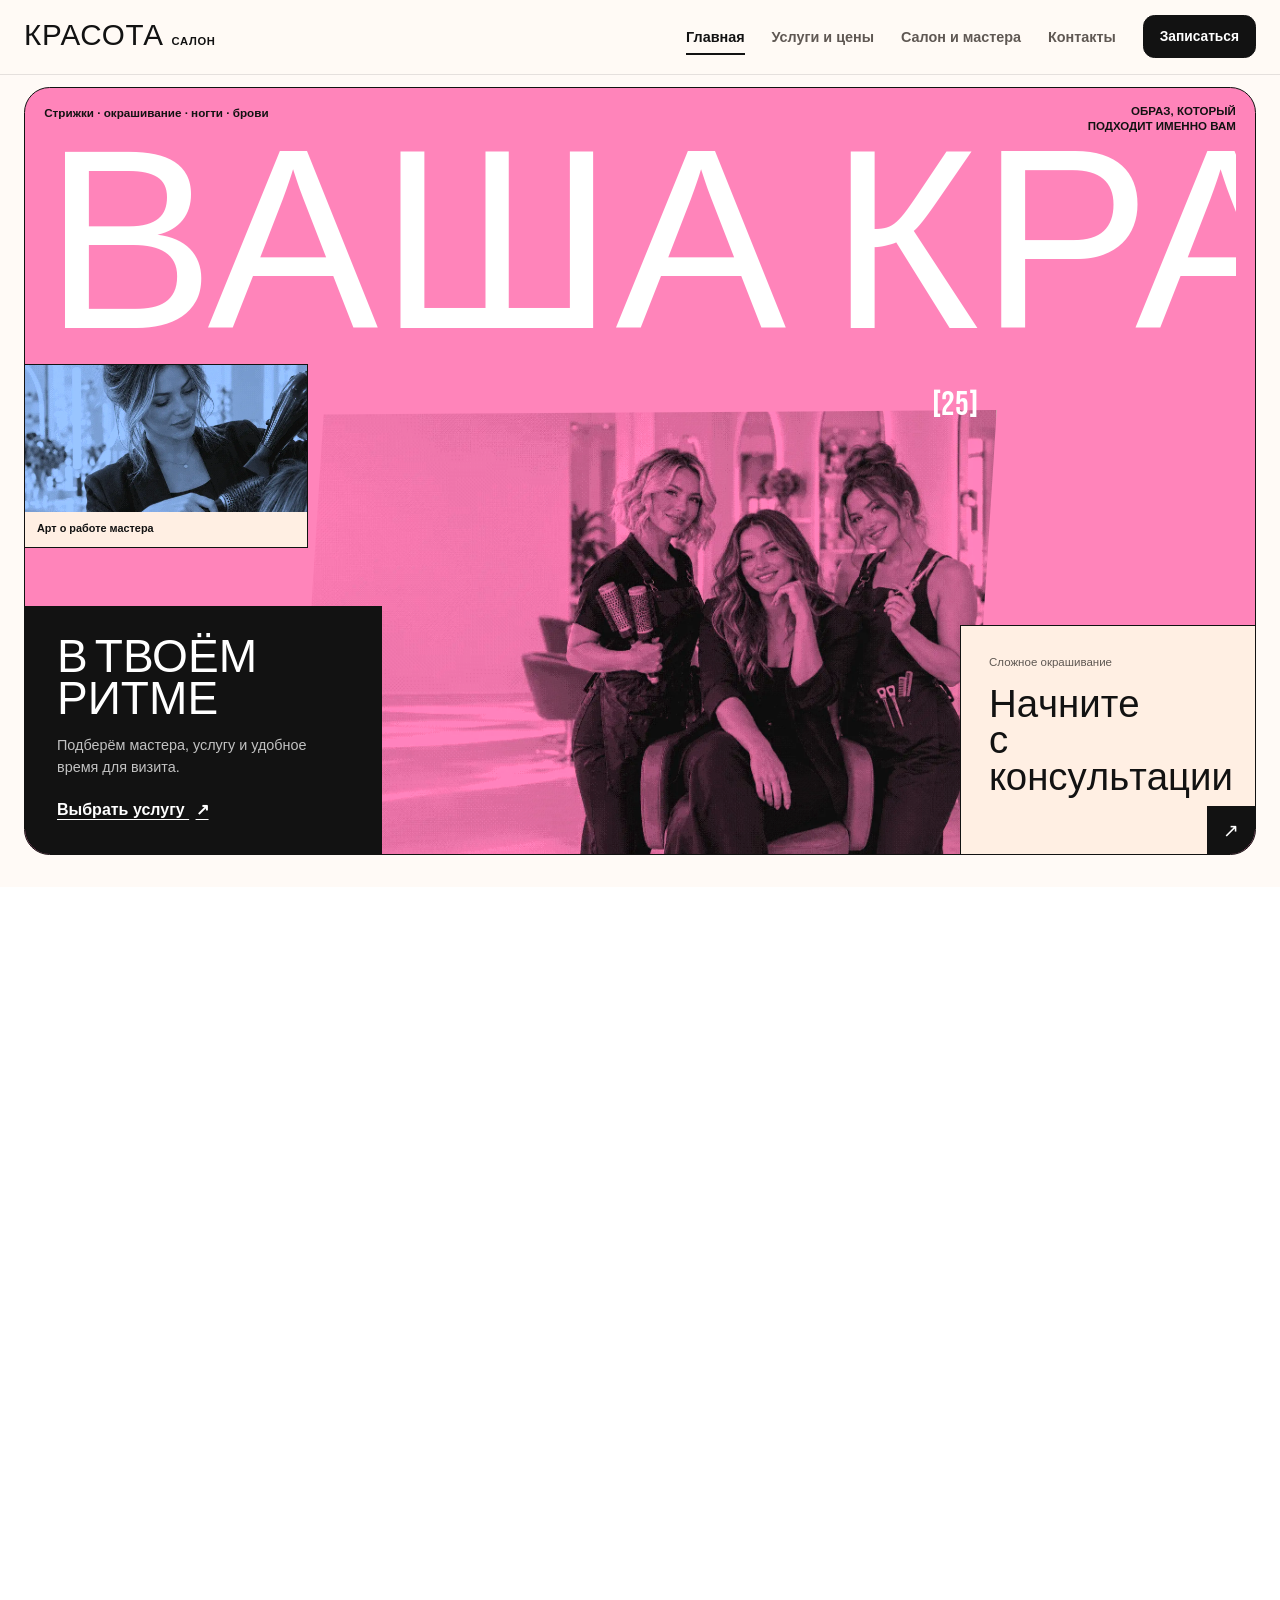
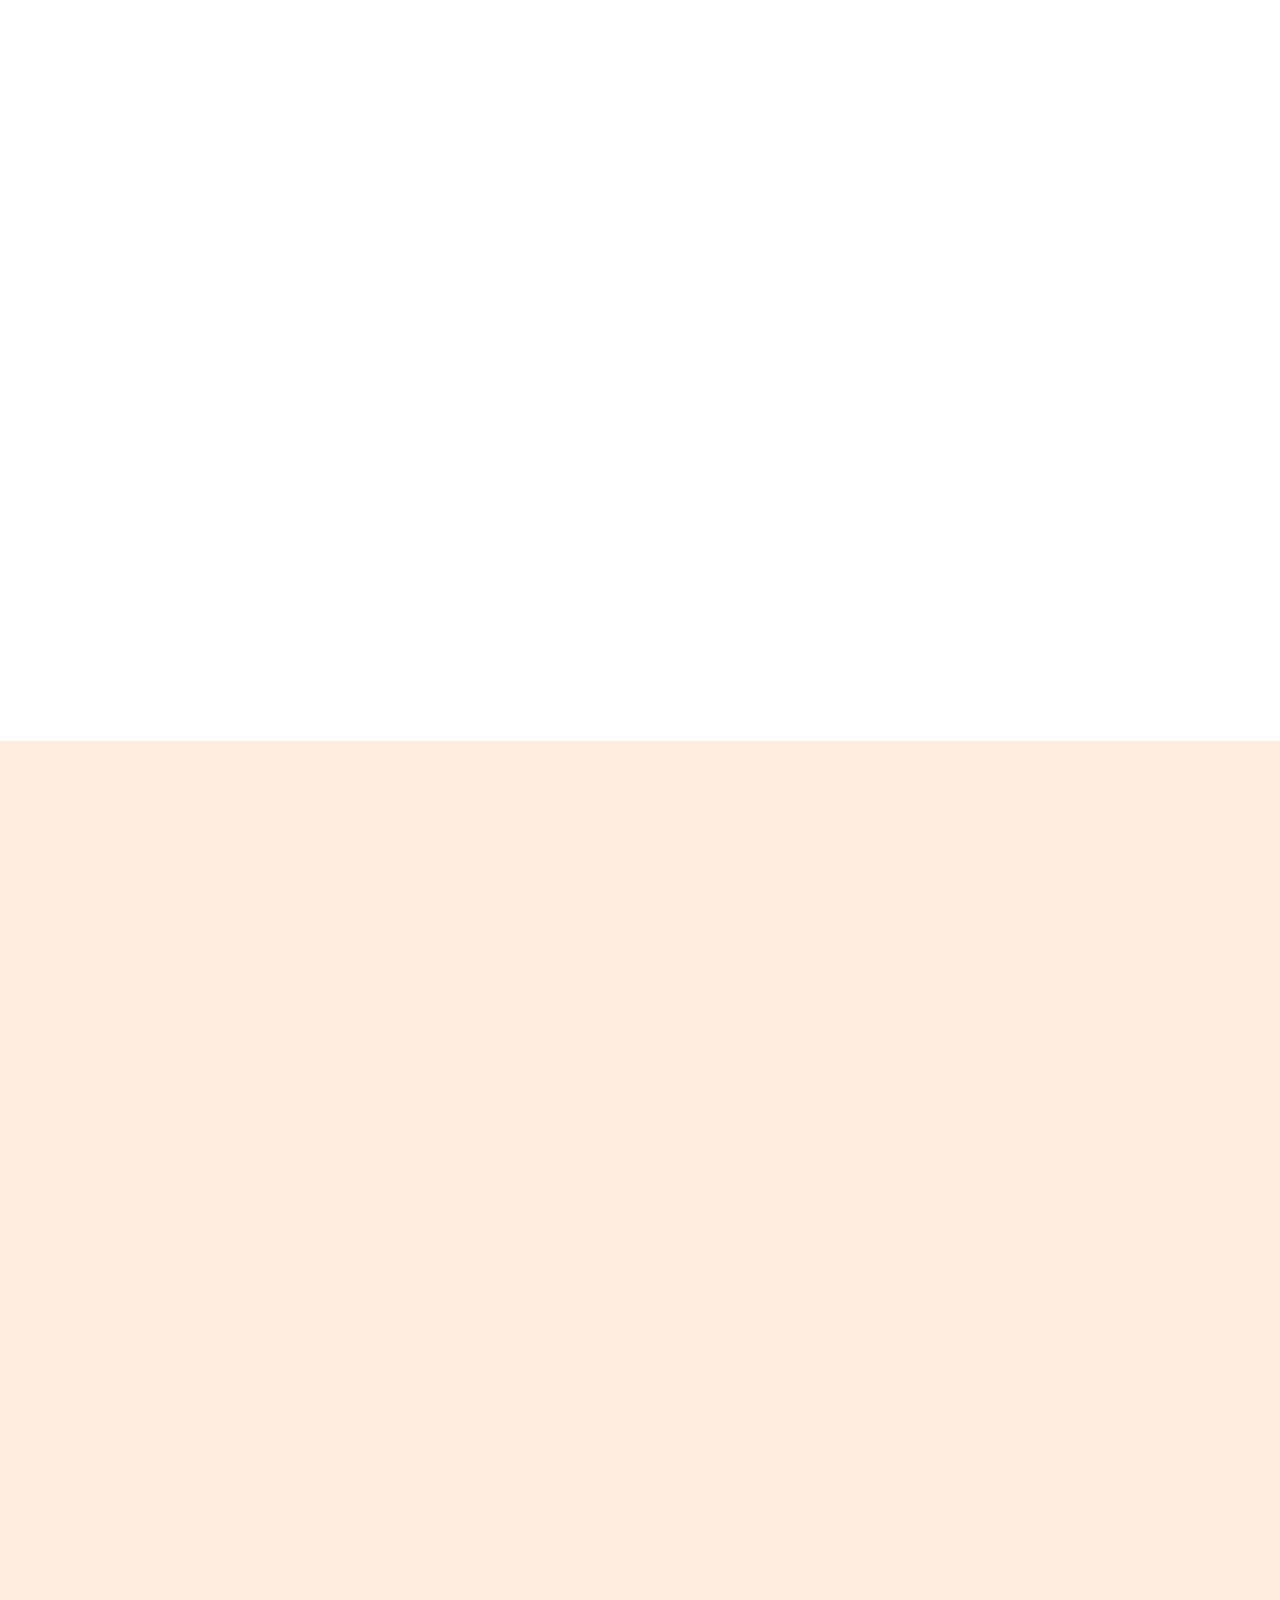
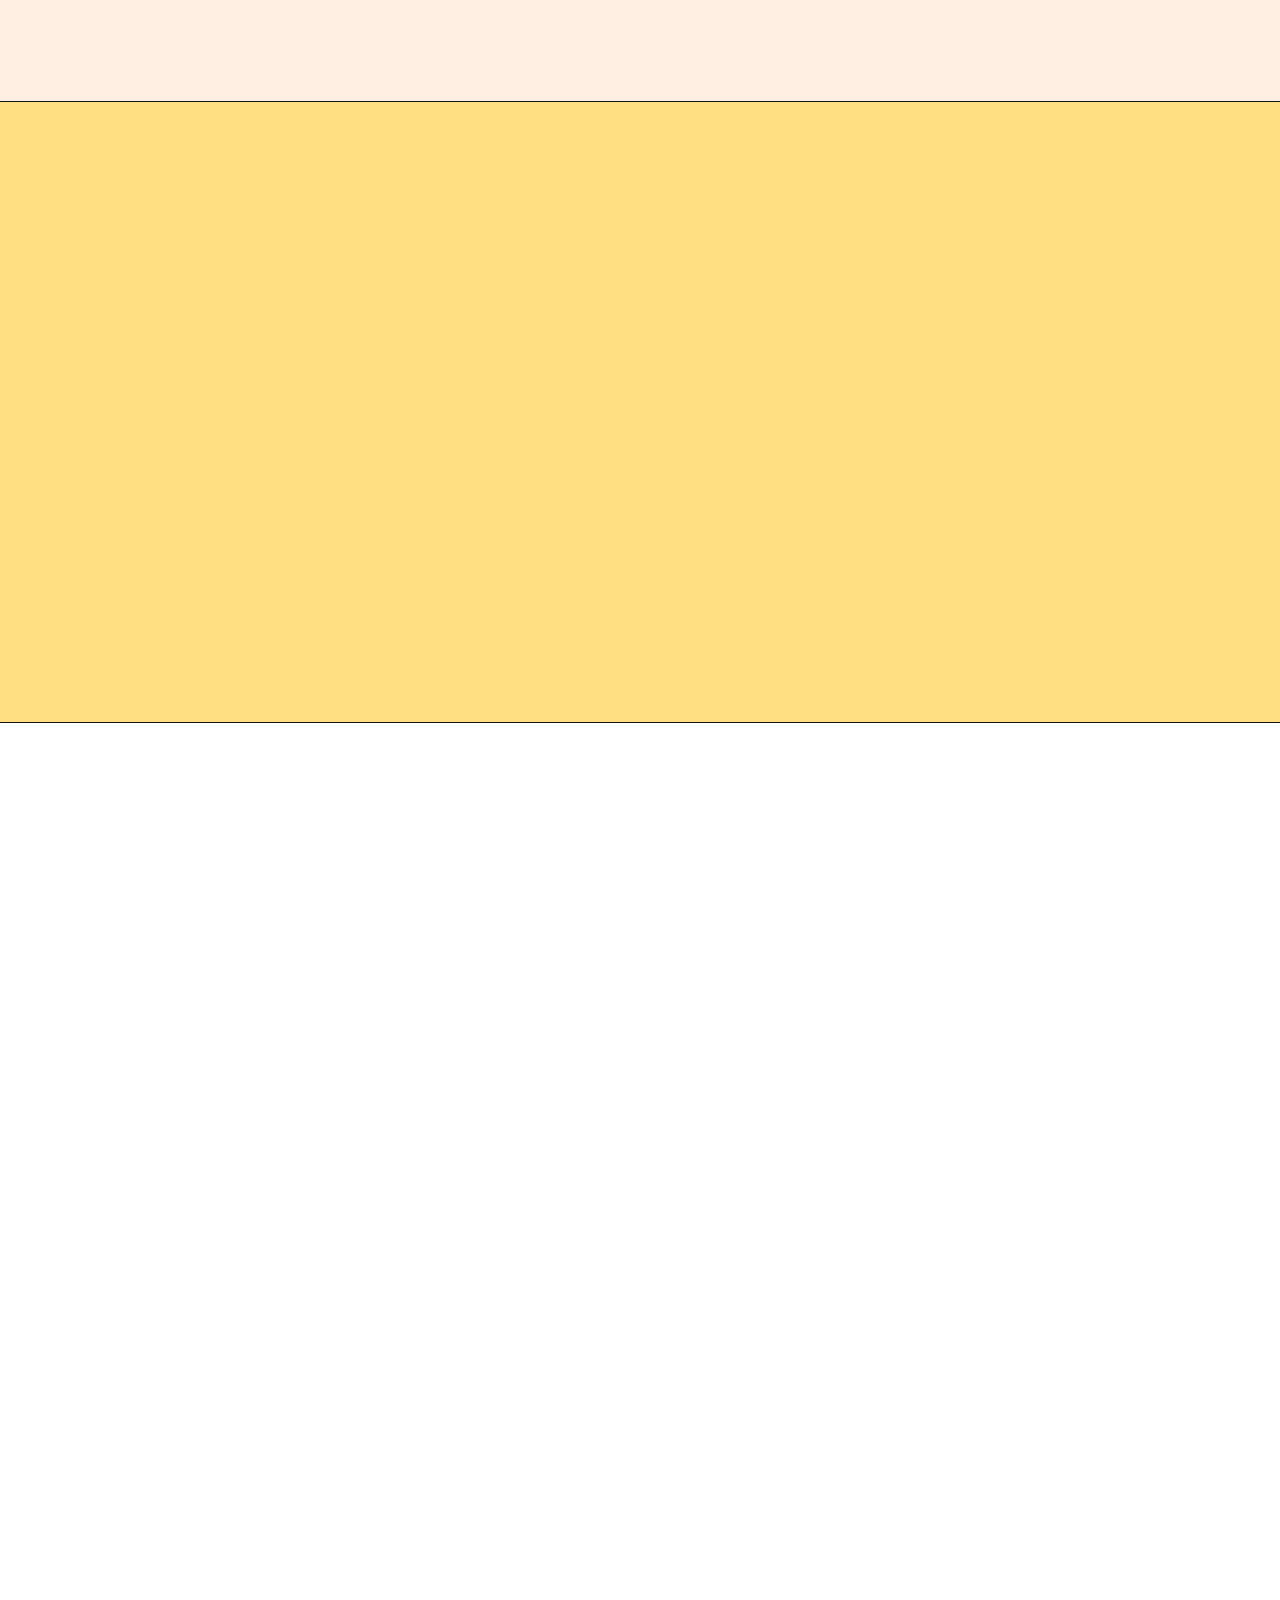
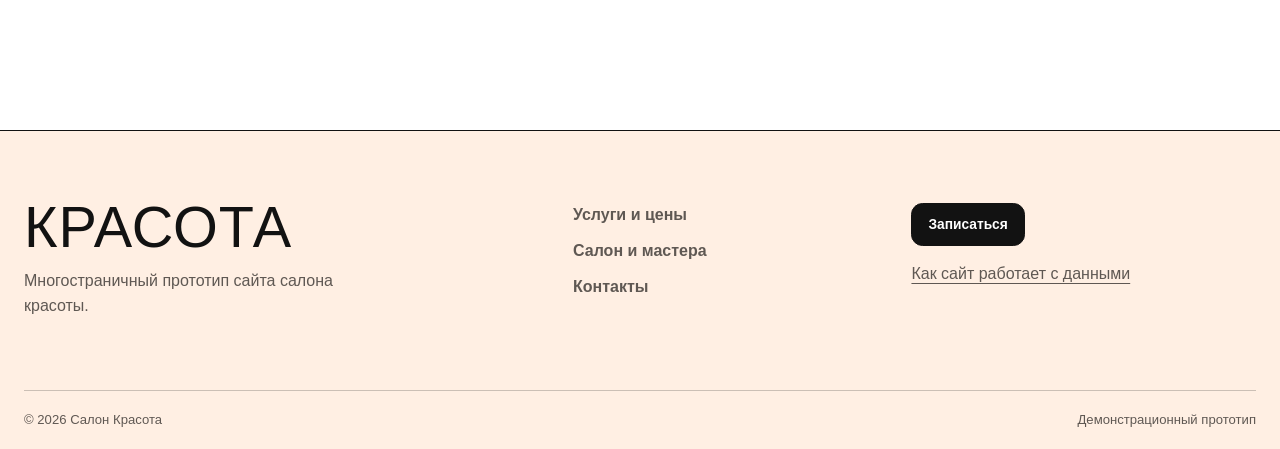
==== commit a565c7a4: "Prevent marquee letters from clipping" ====
--- a/index.html
+++ b/index.html
@@ -12,7 +12,7 @@
   <link rel="preload" as="font" href="assets/BebasNeue-Regular.ttf" type="font/ttf" crossorigin>
   <link rel="preload" as="image" href="assets/art-team-pink.webp" type="image/webp">
   <link rel="icon" type="image/svg+xml" href="data:image/svg+xml,%3Csvg xmlns='http://www.w3.org/2000/svg' viewBox='0 0 64 64'%3E%3Crect width='64' height='64' rx='15' fill='%23ff84ba'/%3E%3Cpath d='M18 18h28v8H35v25h-7V26H18z' fill='%23121212'/%3E%3C/svg%3E">
-  <link rel="stylesheet" href="assets/styles.css?v=20260922-6">
+  <link rel="stylesheet" href="assets/styles.css?v=20260922-7">
 </head>
 <body>
   <a class="skip-link" href="#main">Перейти к содержанию</a>
@@ -143,6 +143,6 @@
     </div>
     <div class="shell footer-bottom"><span>© <span data-year></span> Салон Красота</span><span>Демонстрационный прототип</span></div>
   </footer>
-  <script src="assets/site.js?v=20260922-6" defer></script>
+  <script src="assets/site.js?v=20260922-7" defer></script>
 </body>
 </html>
--- a/assets/styles.css
+++ b/assets/styles.css
@@ -251,7 +251,8 @@
   left: 1.2rem;
   z-index: 0;
   overflow: hidden;
-  margin: 0;
+  margin: -0.09em 0 0;
+  padding: 0.09em 0 0.04em;
   color: var(--white);
   font-family: var(--font-display);
   font-size: clamp(9rem, 20vw, 18rem);
